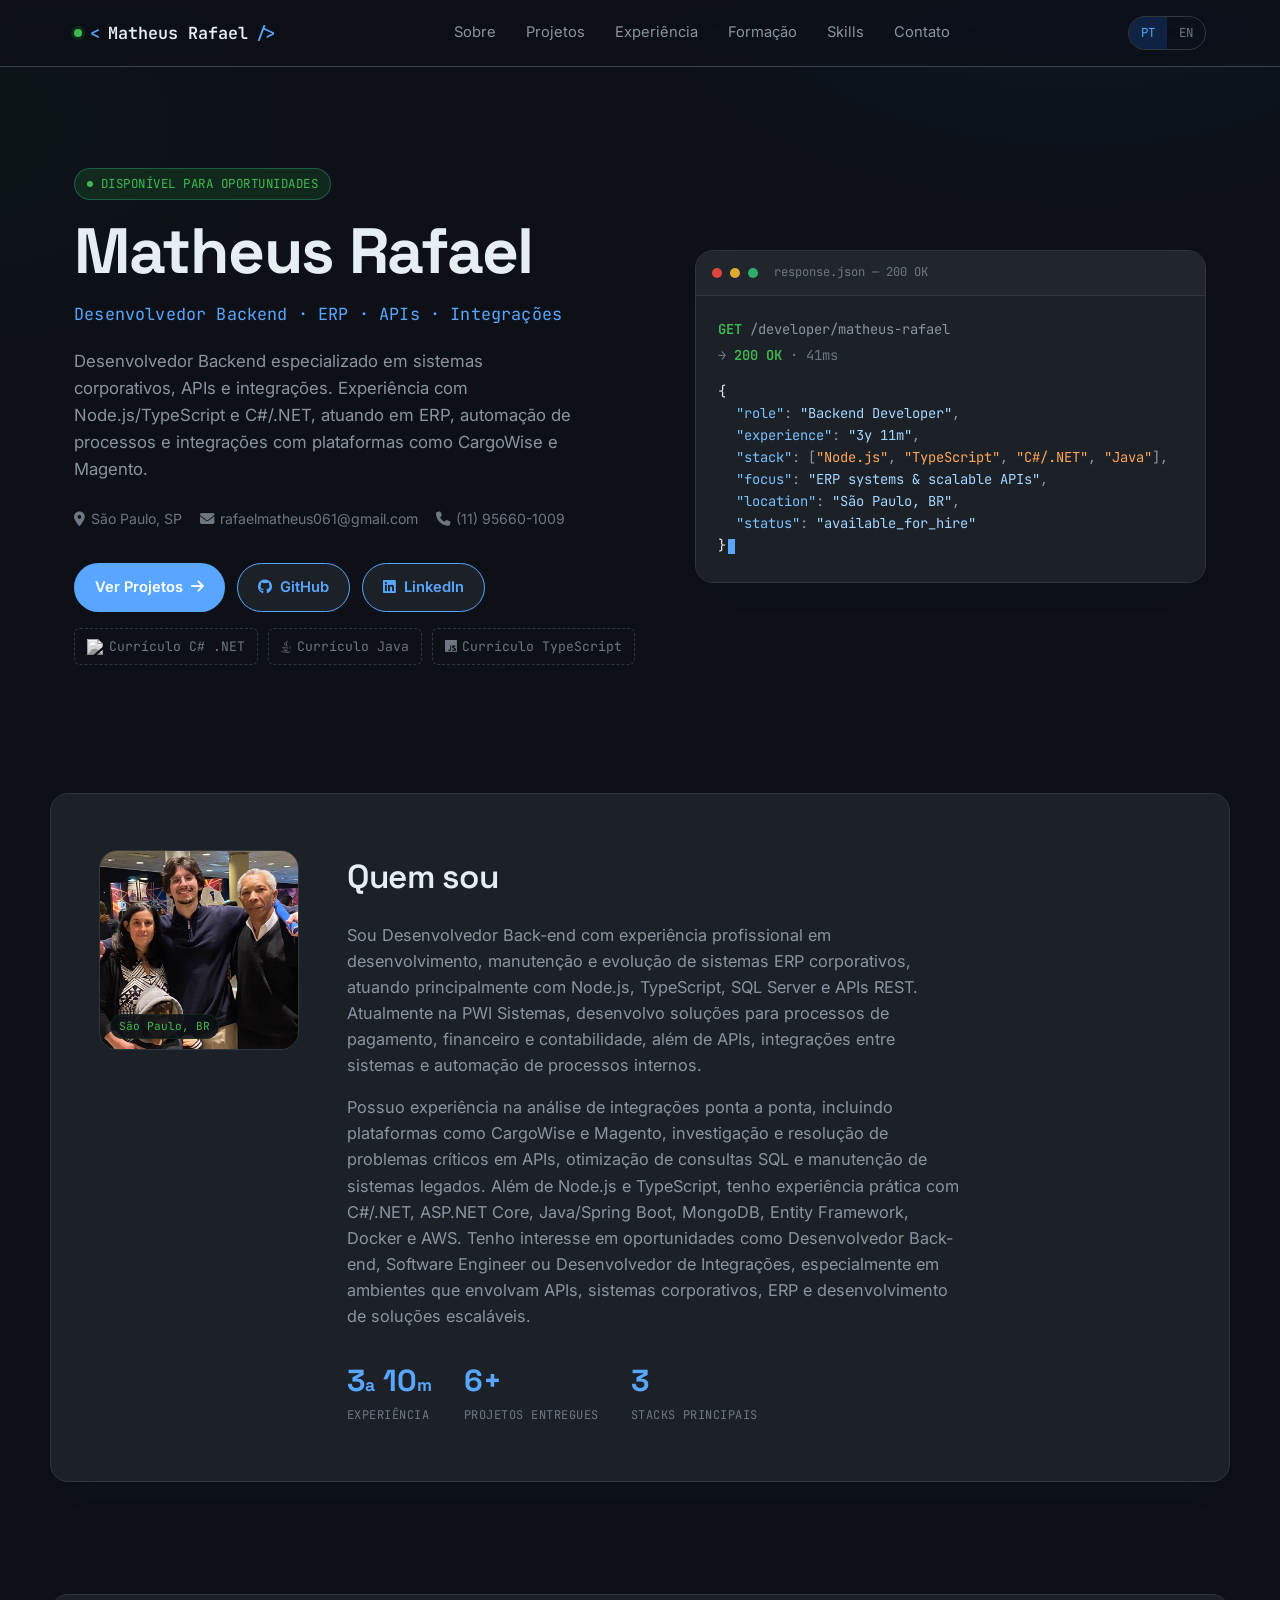
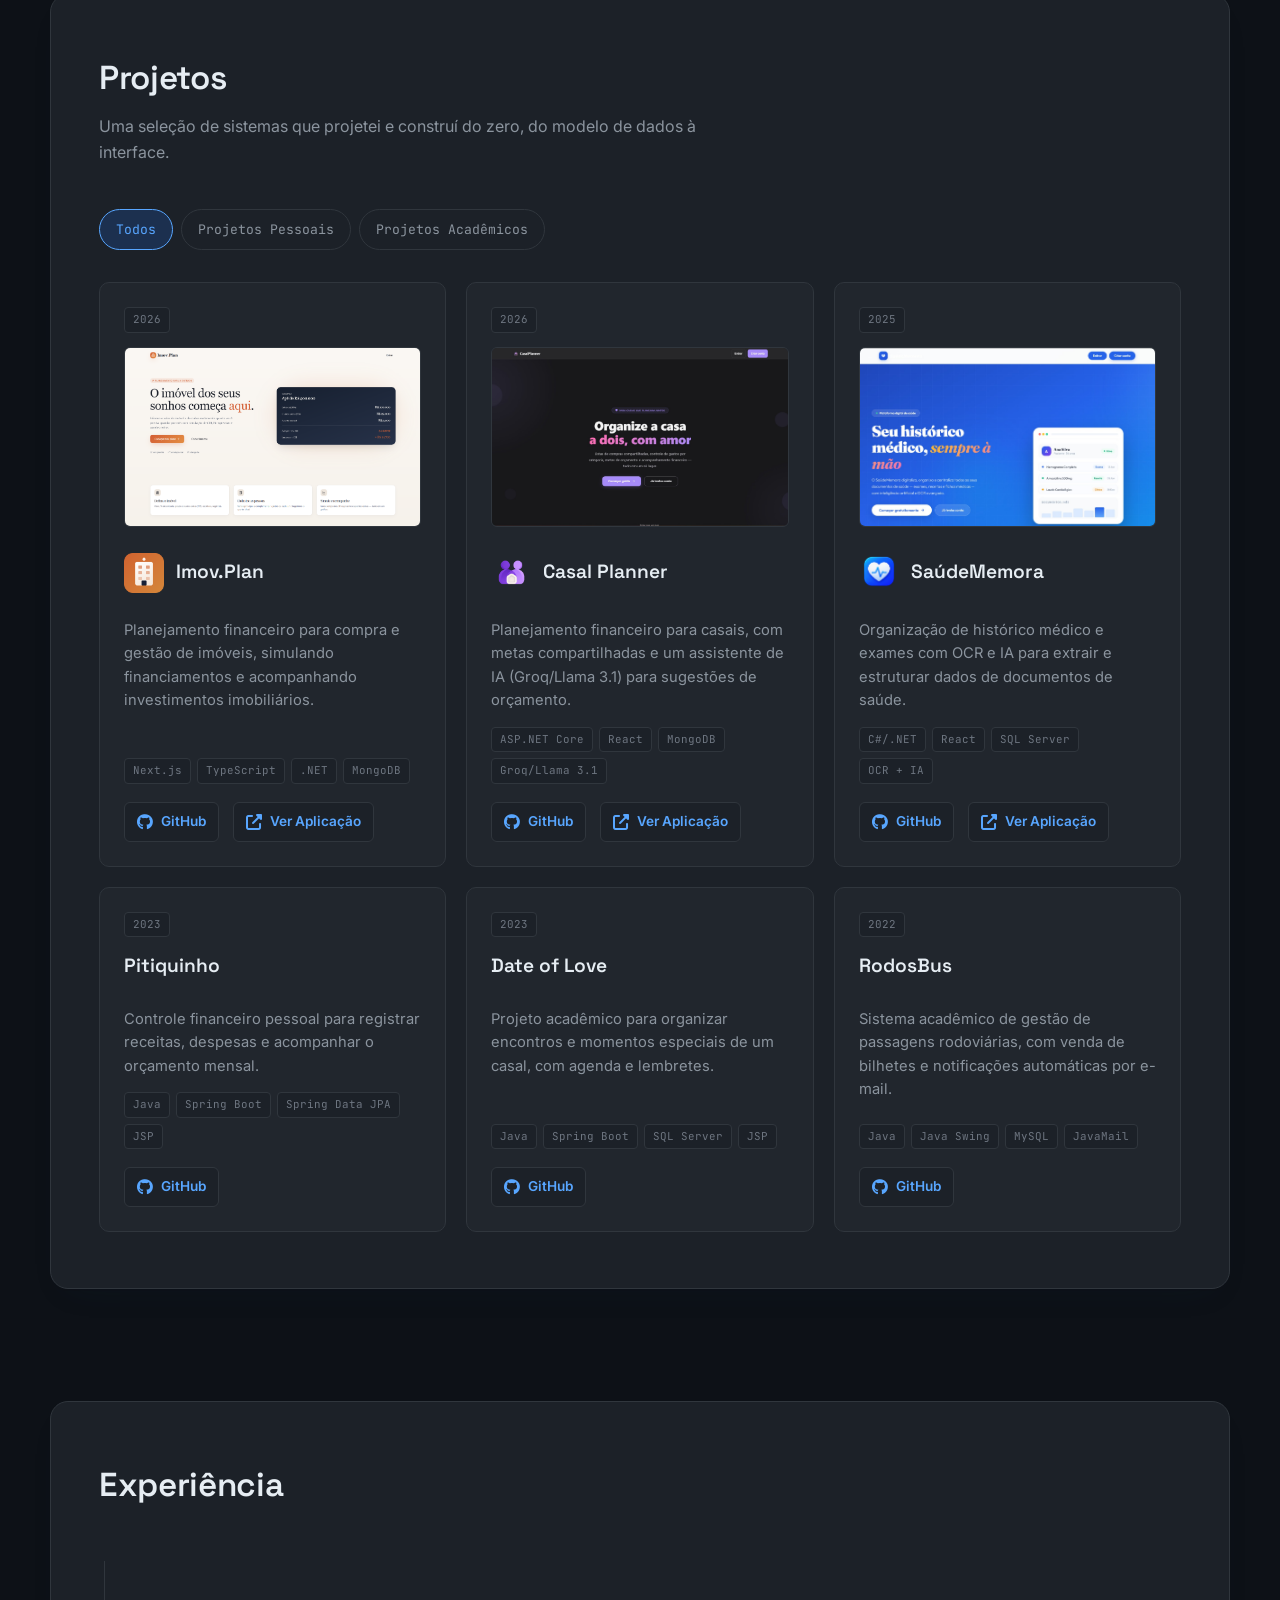
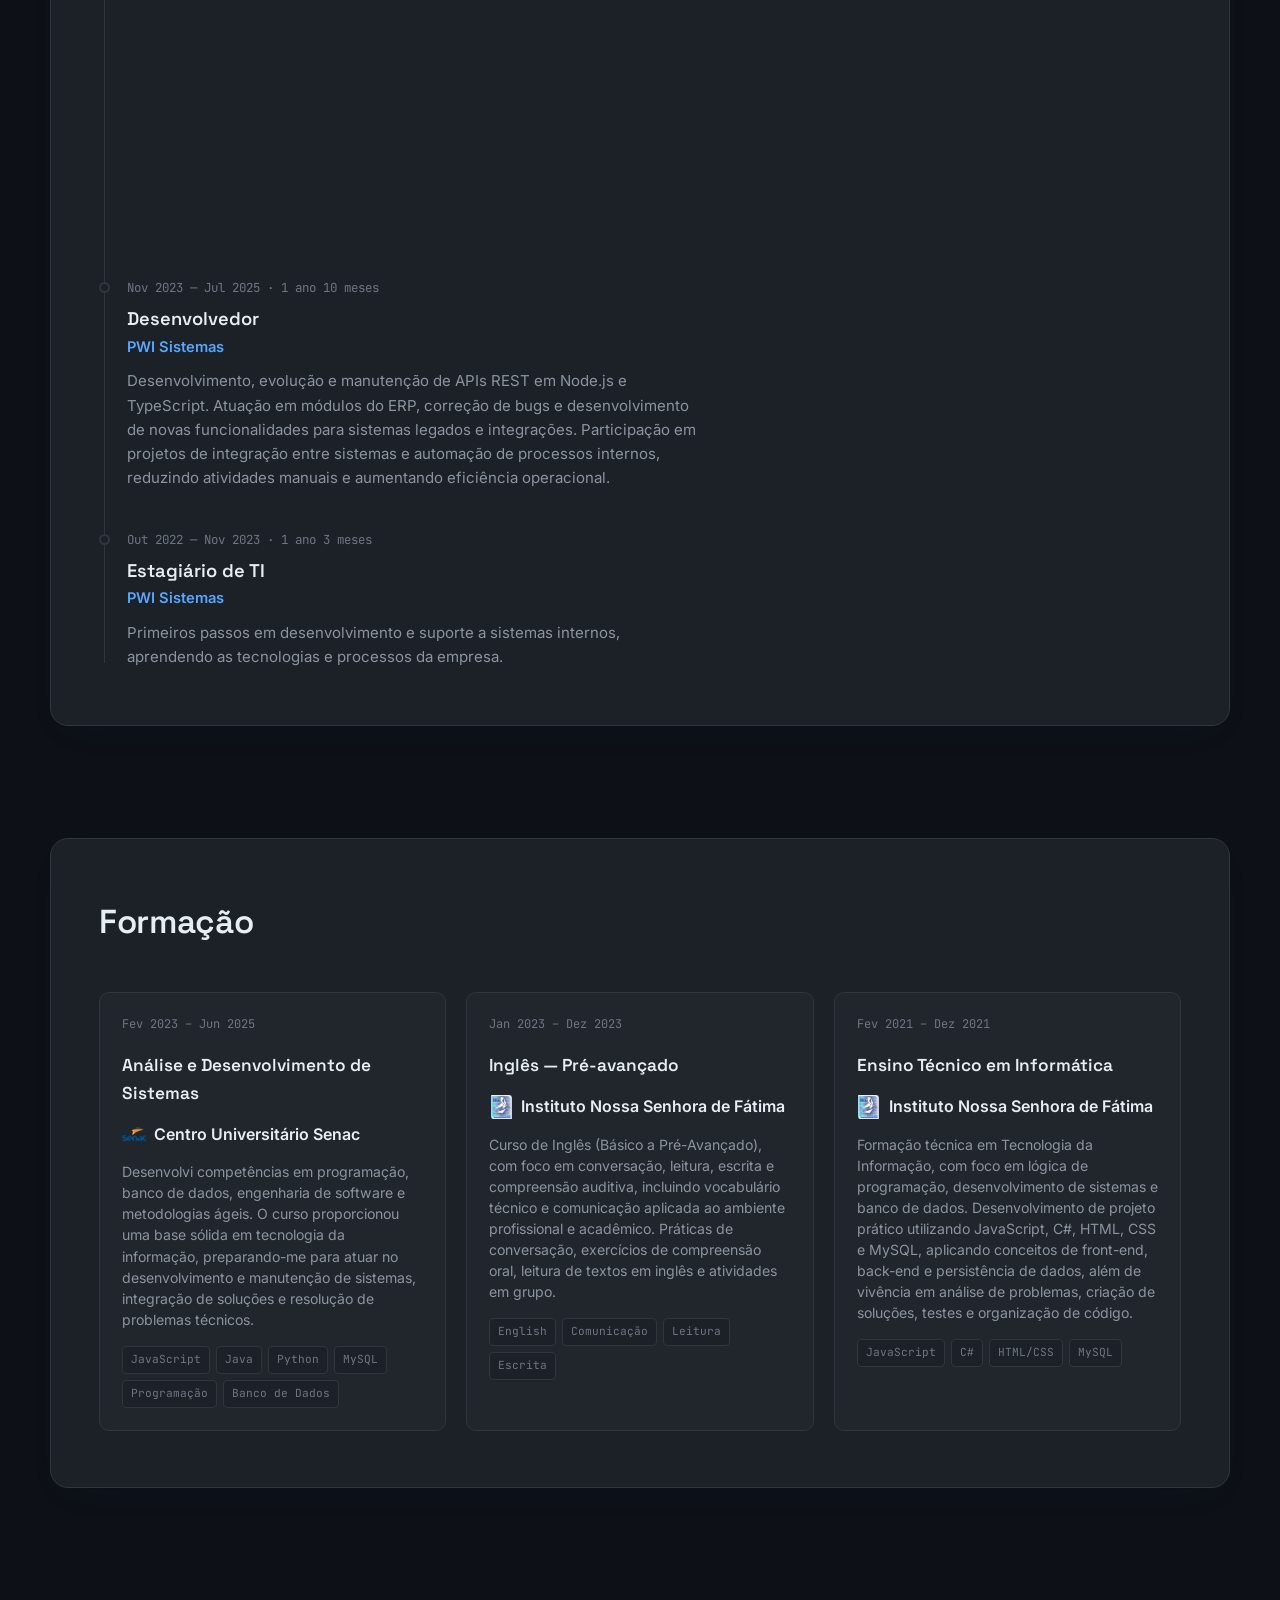
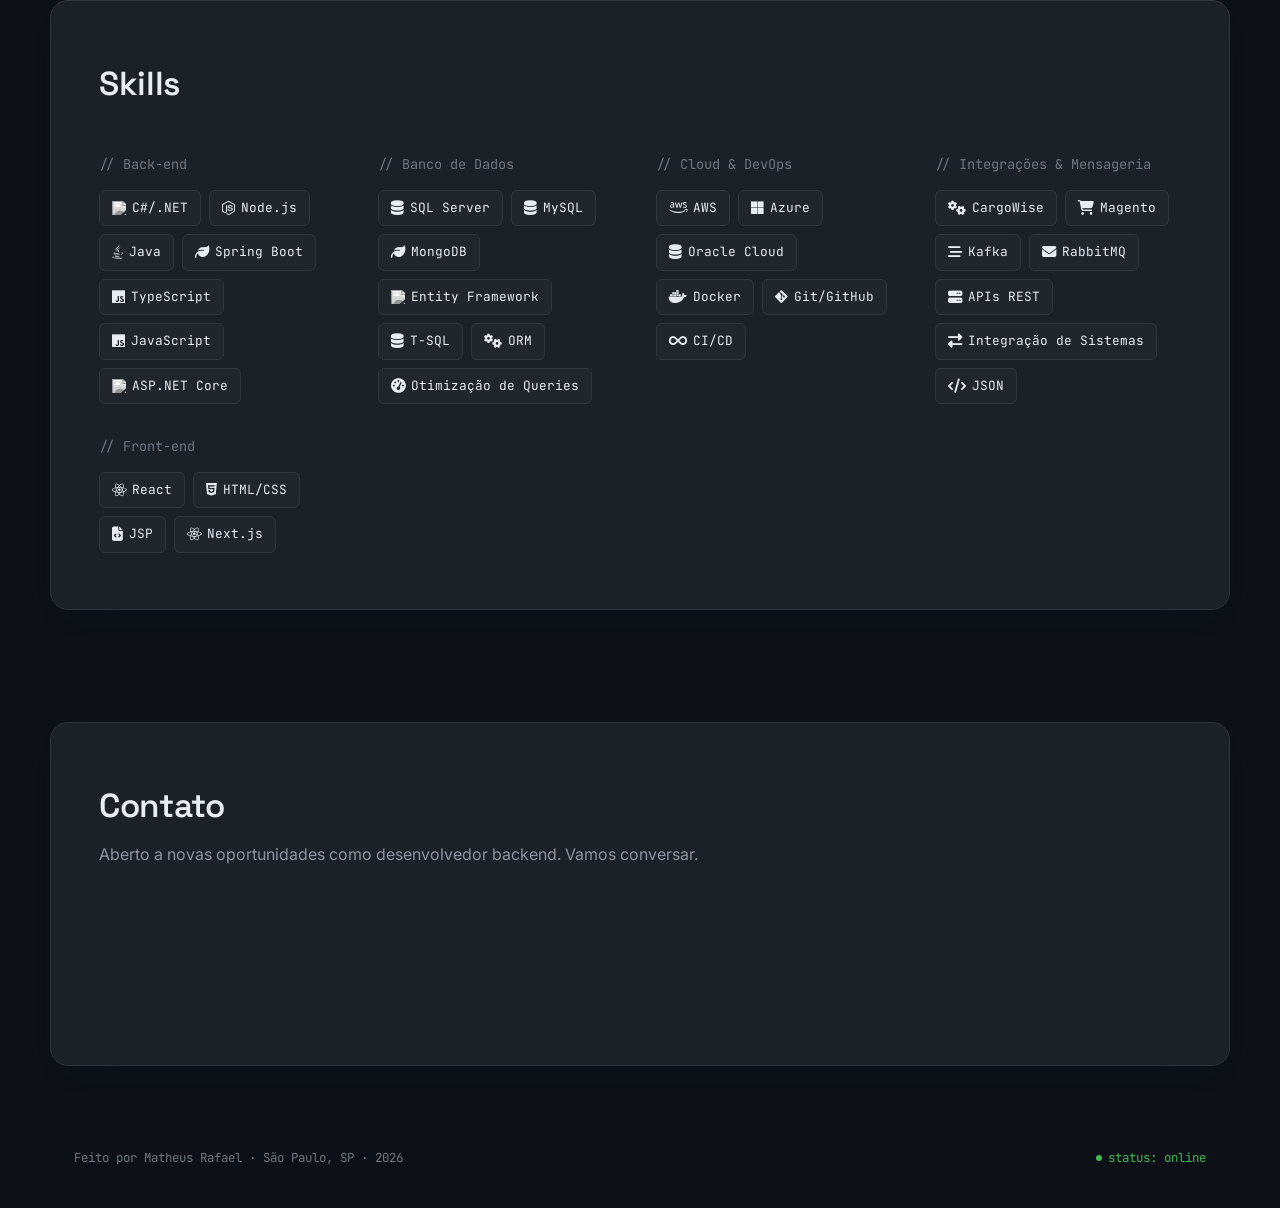
==== index.html @ 06ee5680 "Professional positioning improvements: Remove age, add results, reorganize skills - Removed age from" ====
<!DOCTYPE html>
<html lang="pt-BR">
<head>
<meta charset="UTF-8">
<meta name="viewport" content="width=device-width, initial-scale=1.0">
<title>Matheus Rafael · Desenvolvedor Backend</title>
<meta name="description" content="Matheus Rafael — Desenvolvedor Backend especializado em Node.js/TypeScript, C#/.NET e Java. ERP corporativo e APIs escaláveis.">
<meta name="theme-color" content="#0D1117">

<link rel="icon" href="favicon.svg" type="image/svg+xml">
<link rel="icon" href="favicon-32.png" sizes="32x32" type="image/png">
<link rel="icon" href="favicon-16.png" sizes="16x16" type="image/png">
<link rel="apple-touch-icon" href="apple-touch-icon.png">
<link rel="manifest" href="site.webmanifest">

<link rel="stylesheet" href="style.css">
<link rel="stylesheet" href="https://cdnjs.cloudflare.com/ajax/libs/font-awesome/6.4.0/css/all.min.css">
</head>
<body>

<!-- ============ NAV ============ -->
<nav class="nav">
  <div class="nav-inner">
    <a href="#top" class="logo"><span class="status-dot" aria-hidden="true"></span><span class="bracket">&lt;</span>Matheus Rafael<span class="bracket">/&gt;</span></a>

    <ul class="nav-links" role="menubar">
      <li><a href="#sobre" data-i18n="nav.about">Sobre</a></li>
      <li><a href="#projetos" data-i18n="nav.projects">Projetos</a></li>
      <li><a href="#experiencia" data-i18n="nav.experience">Experiência</a></li>
      <li><a href="#formacao" data-i18n="nav.education">Formação</a></li>
      <li><a href="#skills" data-i18n="nav.skills">Skills</a></li>
      <li><a href="#contato" data-i18n="nav.contact">Contato</a></li>
    </ul>

    <div class="nav-right">
      <div class="lang-toggle" role="group" aria-label="Idioma / Language">
        <button type="button" data-lang="pt" class="active" aria-pressed="true">PT</button>
        <button type="button" data-lang="en" aria-pressed="false">EN</button>
      </div>
      <button class="hamburger" id="hamburger" aria-label="Abrir menu" aria-expanded="false" aria-controls="mobileMenu">
        <span></span><span></span><span></span>
      </button>
    </div>
  </div>
</nav>

<div class="mobile-menu" id="mobileMenu">
  <a href="#sobre" data-i18n="nav.about">Sobre</a>
  <a href="#projetos" data-i18n="nav.projects">Projetos</a>
  <a href="#experiencia" data-i18n="nav.experience">Experiência</a>
  <a href="#formacao" data-i18n="nav.education">Formação</a>
  <a href="#skills" data-i18n="nav.skills">Skills</a>
  <a href="#contato" data-i18n="nav.contact">Contato</a>
</div>

<main id="top">

<!-- ============ HERO ============ -->
<header class="hero">
  <div class="container hero-grid">
    <div>
      <span class="route" style="color:var(--green); background:var(--green-dim); border-color:rgba(62,213,152,0.3);">
        <span class="dot" style="background:var(--green);"></span>
        <span data-i18n="hero.badge">Disponível para oportunidades</span>
      </span>

      <h1 class="hero-title">Matheus Rafael</h1>
      <p class="hero-role" id="hero-role">Desenvolvedor Backend · ERP · APIs · Integrações</p>
      <p class="hero-bio" data-i18n="hero.bio">Desenvolvedor Backend especializado em sistemas corporativos, APIs e integrações. Experiência com Node.js/TypeScript e C#/.NET, atuando em ERP, automação de processos e integrações com plataformas como CargoWise e Magento.</p>

      <div class="hero-meta">
        <span><i class="fas fa-map-marker-alt"></i> <span data-i18n="hero.location">São Paulo, SP</span></span>
        <a href="mailto:rafaelmatheus061@gmail.com"><i class="fas fa-envelope"></i> rafaelmatheus061@gmail.com</a>
        <a href="tel:+5511956601009"><i class="fas fa-phone"></i> (11) 95660-1009</a>
      </div>

      <div class="hero-cta">
        <a href="#projetos" class="btn btn-primary"><span data-i18n="hero.ctaProjects">Ver Projetos</span> <i class="fas fa-arrow-right"></i></a>
        <a href="https://github.com/MatheusRafaDev" target="_blank" rel="noopener" class="btn btn-outline"><i class="fab fa-github"></i> GitHub</a>
        <a href="https://www.linkedin.com/in/matheus-rafael-50a676219/" target="_blank" rel="noopener" class="btn btn-outline"><i class="fab fa-linkedin"></i> LinkedIn</a>
      </div>

      <div class="resume-row">
        <a href="/assets/curriculos/Matheus Rafael - C#.pdf" download><img src="https://raw.githubusercontent.com/dotnet/vscode-csharp/main/images/csharpIcon.png" alt="C#" style="width:16px;height:16px;"> <span data-i18n="hero.cvCsharp">Currículo C# .NET</span></a>
        <a href="/assets/curriculos/Matheus Rafael - JAVA.pdf" download><i class="fab fa-java"></i> <span data-i18n="hero.cvJava">Currículo Java</span></a>
         <a href="/assets/curriculos/Matheus Rafael - TYPESCRIPT.pdf" download><i class="fab fa-js"></i> <span data-i18n="hero.cvTypescript">Currículo TypeScript</span></a>
      </div>
    </div>

    <div class="terminal reveal">
      <div class="terminal-bar">
        <span class="terminal-dot r"></span><span class="terminal-dot y"></span><span class="terminal-dot g"></span>
        <span class="terminal-title">response.json — 200 OK</span>
      </div>
      <div class="terminal-body">
        <div class="term-line term-request" style="animation-delay:0.1s"><span class="method">GET</span> /developer/matheus-rafael</div>
        <div class="term-line term-status" style="animation-delay:0.3s">→ <span class="code-200">200 OK</span> · 41ms</div>
        <div class="term-line" style="animation-delay:0.45s">{</div>
        <div class="term-line json-line" style="animation-delay:0.6s"><span class="json-key">"role"</span>: <span class="json-string">"Backend Developer"</span>,</div>
        <div class="term-line json-line" style="animation-delay:0.75s"><span class="json-key">"experience"</span>: <span class="json-string">"3y 11m"</span>,</div>
        <div class="term-line json-line" style="animation-delay:0.9s"><span class="json-key">"stack"</span>: [<span class="json-arr">"Node.js"</span>, <span class="json-arr">"TypeScript"</span>, <span class="json-arr">"C#/.NET"</span>, <span class="json-arr">"Java"</span>],</div>
        <div class="term-line json-line" style="animation-delay:1.05s"><span class="json-key">"focus"</span>: <span class="json-string">"ERP systems &amp; scalable APIs"</span>,</div>
        <div class="term-line json-line" style="animation-delay:1.2s"><span class="json-key">"location"</span>: <span class="json-string">"São Paulo, BR"</span>,</div>
        <div class="term-line json-line" style="animation-delay:1.35s"><span class="json-key">"status"</span>: <span class="json-string">"available_for_hire"</span></div>
        <div class="term-line" style="animation-delay:1.5s">}<span class="cursor"></span></div>
      </div>
    </div>
  </div>
</header>

<!-- ============ SOBRE ============ -->
<section id="sobre">
  <div class="container">
    <div class="about-grid">
      <div class="avatar-wrap reveal">
        <img src="/assets/fotos/foto.png" alt="Foto de perfil de Matheus Rafael">
        <span class="avatar-tag">São Paulo, BR</span>
      </div>
      <div class="about-text reveal">
        <h2 class="section-title" data-i18n="about.title" style="margin-bottom:18px;">Quem sou</h2>
        <p id="about-text-1" data-i18n="about.p1">Sou Desenvolvedor Back-end com experiência profissional em desenvolvimento, manutenção e evolução de sistemas ERP corporativos, atuando principalmente com Node.js, TypeScript, SQL Server e APIs REST. Atualmente na PWI Sistemas, desenvolvo soluções para processos de pagamento, financeiro e contabilidade, além de APIs, integrações entre sistemas e automação de processos internos.</p>
        <p data-i18n="about.p2">Possuo experiência na análise de integrações ponta a ponta, incluindo plataformas como CargoWise e Magento, investigação e resolução de problemas críticos em APIs, otimização de consultas SQL e manutenção de sistemas legados. Além de Node.js e TypeScript, tenho experiência prática com C#/.NET, ASP.NET Core, Java/Spring Boot, MongoDB, Entity Framework, Docker e AWS. Tenho interesse em oportunidades como Desenvolvedor Back-end, Software Engineer ou Desenvolvedor de Integrações, especialmente em ambientes que envolvam APIs, sistemas corporativos, ERP e desenvolvimento de soluções escaláveis.</p>

        <div class="about-stats">
          <div>
            <div class="stat-num" id="stat-exp">3<span style="font-size:1.1rem;">a</span> 10<span style="font-size:1.1rem;">m</span></div>
            <div class="stat-label" data-i18n="about.statExp">experiência</div>
          </div>
          <div>
            <div class="stat-num">6+</div>
            <div class="stat-label" data-i18n="about.statProjects">projetos entregues</div>
          </div>
          <div>
            <div class="stat-num">3</div>
            <div class="stat-label" data-i18n="about.statStacks">stacks principais</div>
          </div>
        </div>
      </div>
    </div>
  </div>
</section>

<!-- ============ PROJETOS ============ -->
<section id="projetos">
  <div class="container">
    <div class="section-head">
      <h2 class="section-title" data-i18n="projects.title">Projetos</h2>
      <p class="section-sub" data-i18n="projects.sub">Uma seleção de sistemas que projetei e construí do zero, do modelo de dados à interface.</p>
    </div>

    <div class="project-tabs" role="tablist">
      <button class="tab-btn active" data-filter="all" data-i18n="projects.tabAll">Todos</button>
      <button class="tab-btn" data-filter="personal" data-i18n="projects.tabPersonal">Projetos Pessoais</button>
      <button class="tab-btn" data-filter="academic" data-i18n="projects.tabAcademic">Projetos Acadêmicos</button>
    </div>

    <div class="project-grid" id="projectGrid">

      <article class="project-card reveal" data-category="personal">
        <div class="card-top"><span class="tech-tag">2026</span></div>
        <div class="project-screenshot"><img src="/assets/telas/imovplan.png" alt="Imov.Plan Screenshot"></div>
        <div class="project-header">
          <div class="project-logo"><img src="/assets/logos/imovplan-logo.png" alt="Imov.Plan Logo"></div>
          <h3 class="project-name">Imov.Plan</h3>
        </div>
        <p class="project-desc" data-i18n="projects.imovplan">Planejamento financeiro para compra e gestão de imóveis, simulando financiamentos e acompanhando investimentos imobiliários.</p>
        <div class="tech-tags">
          <span class="tech-tag">Next.js</span><span class="tech-tag">TypeScript</span><span class="tech-tag">.NET</span><span class="tech-tag">MongoDB</span>
        </div>
        <div class="project-links">
          <a href="https://github.com/MatheusRafaDev/imov-plan" target="_blank" rel="noopener"><i class="fab fa-github"></i> GitHub</a>
          <a href="https://imov-plan.vercel.app/auth" target="_blank" rel="noopener"><i class="fas fa-external-link-alt"></i> <span data-i18n="projects.demo">Ver Aplicação</span></a>
        </div>
      </article>

      <article class="project-card reveal" data-category="personal">
        <div class="card-top"><span class="tech-tag">2026</span></div>
        <div class="project-screenshot"><img src="/assets/telas/casalplanner.jpg" alt="Casal Planner Screenshot"></div>
        <div class="project-header">
          <div class="project-logo"><img src="/assets/logos/logo_casalplanner.png" alt="Casal Planner Logo"></div>
          <h3 class="project-name">Casal Planner</h3>
        </div>
        <p class="project-desc" data-i18n="projects.casalplanner">Planejamento financeiro para casais, com metas compartilhadas e um assistente de IA (Groq/Llama 3.1) para sugestões de orçamento.</p>
        <div class="tech-tags">
          <span class="tech-tag">ASP.NET Core</span><span class="tech-tag">React</span><span class="tech-tag">MongoDB</span><span class="tech-tag">Groq/Llama 3.1</span>
        </div>
        <div class="project-links">
          <a href="https://github.com/MatheusRafaDev/casal-planner" target="_blank" rel="noopener"><i class="fab fa-github"></i> GitHub</a>
          <a href="https://casalplanner.vercel.app/" target="_blank" rel="noopener"><i class="fas fa-external-link-alt"></i> <span data-i18n="projects.demo">Ver Aplicação</span></a>
        </div>
      </article>

      <article class="project-card reveal" data-category="personal">
        <div class="card-top"><span class="tech-tag">2025</span></div>
        <div class="project-screenshot"><img src="/assets/telas/saudememora.jpg" alt="SaúdeMemora Screenshot"></div>
        <div class="project-header">
          <div class="project-logo"><img src="/assets/logos/saudememora-logo.png" alt="SaúdeMemora Logo"></div>
          <h3 class="project-name">SaúdeMemora</h3>
        </div>
        <p class="project-desc" data-i18n="projects.saudememora">Organização de histórico médico e exames com OCR e IA para extrair e estruturar dados de documentos de saúde.</p>
        <div class="tech-tags">
          <span class="tech-tag">C#/.NET</span><span class="tech-tag">React</span><span class="tech-tag">SQL Server</span><span class="tech-tag">OCR + IA</span>
        </div>
        <div class="project-links">
          <a href="https://github.com/MatheusRafaDev/saude-memora" target="_blank" rel="noopener"><i class="fab fa-github"></i> GitHub</a>
          <a href="https://saude-memora.vercel.app/" target="_blank" rel="noopener"><i class="fas fa-external-link-alt"></i> <span data-i18n="projects.demo">Ver Aplicação</span></a>
        </div>
      </article>

      <article class="project-card reveal" data-category="academic">
        <div class="card-top"><span class="tech-tag">2023</span></div>
        <div class="project-header">
          <h3 class="project-name">Pitiquinho</h3>
        </div>
        <p class="project-desc" data-i18n="projects.pitiquinho">Controle financeiro pessoal para registrar receitas, despesas e acompanhar o orçamento mensal.</p>
        <div class="tech-tags">
          <span class="tech-tag">Java</span><span class="tech-tag">Spring Boot</span><span class="tech-tag">Spring Data JPA</span><span class="tech-tag">JSP</span>
        </div>
        <div class="project-links">
          <a href="https://github.com/MatheusRafaDev/pitiquinho" target="_blank" rel="noopener"><i class="fab fa-github"></i> GitHub</a>
        </div>
      </article>

      <article class="project-card reveal" data-category="academic">
        <div class="card-top"><span class="tech-tag">2023</span></div>
        <div class="project-header">
          <h3 class="project-name">Date of Love</h3>
        </div>
        <p class="project-desc" data-i18n="projects.dateoflove">Projeto acadêmico para organizar encontros e momentos especiais de um casal, com agenda e lembretes.</p>
        <div class="tech-tags">
          <span class="tech-tag">Java</span><span class="tech-tag">Spring Boot</span><span class="tech-tag">SQL Server</span><span class="tech-tag">JSP</span>
        </div>
        <div class="project-links">
          <a href="https://github.com/MatheusRafaDev/date-of-love" target="_blank" rel="noopener"><i class="fab fa-github"></i> GitHub</a>
        </div>
      </article>

      <article class="project-card reveal" data-category="academic">
        <div class="card-top"><span class="tech-tag">2022</span></div>
        <div class="project-header">
          <h3 class="project-name">RodosBus</h3>
        </div>
        <p class="project-desc" data-i18n="projects.rodobus">Sistema acadêmico de gestão de passagens rodoviárias, com venda de bilhetes e notificações automáticas por e-mail.</p>
        <div class="tech-tags">
          <span class="tech-tag">Java</span><span class="tech-tag">Java Swing</span><span class="tech-tag">MySQL</span><span class="tech-tag">JavaMail</span>
        </div>
        <div class="project-links">
          <a href="https://github.com/MatheusRafaDev/rodobus" target="_blank" rel="noopener"><i class="fab fa-github"></i> GitHub</a>
        </div>
      </article>

    </div>
  </div>
</section>

<!-- ============ EXPERIÊNCIA ============ -->
<section id="experiencia">
  <div class="container">
    <div class="section-head">
      <h2 class="section-title" data-i18n="exp.title">Experiência</h2>
    </div>

    <div class="timeline">
      <div class="tl-item current reveal">
        <div class="tl-dot"></div>
        <div class="tl-period" data-i18n="exp.p1">Jul 2025 — Presente · 1 ano 2 meses</div>
        <div class="tl-role" data-i18n="exp.role1">Desenvolvedor Back-end</div>
        <div class="tl-company">PWI Sistemas</div>
        <p class="tl-desc" data-i18n="exp.desc1">Desenvolvimento e manutenção de sistemas ERP corporativos com Node.js e TypeScript. Responsável por soluções para processos de pagamento, financeiro e contabilidade, construção de APIs REST e integrações com sistemas terceiros. Automação de processos internos reduzindo tarefas manuais e tempo operacional. Otimização de consultas SQL utilizadas em processos críticos do ERP. Correção de falhas em integrações responsáveis por processos financeiros. Desenvolvimento de integrações entre ERP, CargoWise e Magento garantindo sincronização de dados e estabilidade dos processos de negócio.</p>
      </div>
      <div class="tl-item reveal">
        <div class="tl-dot"></div>
        <div class="tl-period" data-i18n="exp.p2">Nov 2023 — Jul 2025 · 1 ano 10 meses</div>
        <div class="tl-role" data-i18n="exp.role2">Desenvolvedor</div>
        <div class="tl-company">PWI Sistemas</div>
        <p class="tl-desc" data-i18n="exp.desc2">Desenvolvimento, evolução e manutenção de APIs REST em Node.js e TypeScript. Atuação em módulos do ERP, correção de bugs e desenvolvimento de novas funcionalidades para sistemas legados e integrações. Participação em projetos de integração entre sistemas e automação de processos internos, reduzindo atividades manuais e aumentando eficiência operacional.</p>
      </div>
      <div class="tl-item reveal">
        <div class="tl-dot"></div>
        <div class="tl-period" data-i18n="exp.p3">Out 2022 — Nov 2023 · 1 ano 3 meses</div>
        <div class="tl-role" data-i18n="exp.role3">Estagiário de TI</div>
        <div class="tl-company">PWI Sistemas</div>
        <p class="tl-desc" data-i18n="exp.desc3">Primeiros passos em desenvolvimento e suporte a sistemas internos, aprendendo as tecnologias e processos da empresa.</p>
      </div>
    </div>
  </div>
</section>

<!-- ============ FORMAÇÃO ============ -->
<section id="formacao">
  <div class="container">
    <div class="section-head">
      <h2 class="section-title" data-i18n="edu.title">Formação</h2>
    </div>
    <div class="edu-grid">
      <div class="edu-card reveal">
        <div class="edu-period">Fev 2023 – Jun 2025</div>
        <div class="edu-course" data-i18n="edu.c1">Análise e Desenvolvimento de Sistemas</div>
        <div class="edu-inst"><img src="/assets/logos/Senac_logo.svg.png" alt="Senac Logo" class="edu-inst-logo"> Centro Universitário Senac</div>
        <p class="edu-desc">Desenvolvi competências em programação, banco de dados, engenharia de software e metodologias ágeis. O curso proporcionou uma base sólida em tecnologia da informação, preparando-me para atuar no desenvolvimento e manutenção de sistemas, integração de soluções e resolução de problemas técnicos.</p>
        <div class="edu-skills">
          <span class="edu-skill">JavaScript</span>
          <span class="edu-skill">Java</span>
          <span class="edu-skill">Python</span>
          <span class="edu-skill">MySQL</span>
          <span class="edu-skill">Programação</span>
          <span class="edu-skill">Banco de Dados</span>
        </div>
      </div>
      <div class="edu-card reveal">
        <div class="edu-period">Jan 2023 – Dez 2023</div>
        <div class="edu-course" data-i18n="edu.c2">Inglês — Pré-avançado</div>
        <div class="edu-inst"><img src="/assets/logos/logo frei png.avif" alt="Instituto Nossa Senhora de Fátima Logo" class="edu-inst-logo"> Instituto Nossa Senhora de Fátima</div>
        <p class="edu-desc">Curso de Inglês (Básico a Pré-Avançado), com foco em conversação, leitura, escrita e compreensão auditiva, incluindo vocabulário técnico e comunicação aplicada ao ambiente profissional e acadêmico. Práticas de conversação, exercícios de compreensão oral, leitura de textos em inglês e atividades em grupo.</p>
        <div class="edu-skills">
          <span class="edu-skill">English</span>
          <span class="edu-skill">Comunicação</span>
          <span class="edu-skill">Leitura</span>
          <span class="edu-skill">Escrita</span>
        </div>
      </div>
      <div class="edu-card reveal">
        <div class="edu-period">Fev 2021 – Dez 2021</div>
        <div class="edu-course" data-i18n="edu.c3">Ensino Técnico em Informática</div>
        <div class="edu-inst"><img src="/assets/logos/logo frei png.avif" alt="Instituto Nossa Senhora de Fátima Logo" class="edu-inst-logo"> Instituto Nossa Senhora de Fátima</div>
        <p class="edu-desc">Formação técnica em Tecnologia da Informação, com foco em lógica de programação, desenvolvimento de sistemas e banco de dados. Desenvolvimento de projeto prático utilizando JavaScript, C#, HTML, CSS e MySQL, aplicando conceitos de front-end, back-end e persistência de dados, além de vivência em análise de problemas, criação de soluções, testes e organização de código.</p>
        <div class="edu-skills">
          <span class="edu-skill">JavaScript</span>
          <span class="edu-skill">C#</span>
          <span class="edu-skill">HTML/CSS</span>
          <span class="edu-skill">MySQL</span>
        </div>
      </div>
    </div>
  </div>
</section>

<!-- ============ SKILLS ============ -->
<section id="skills">
  <div class="container">
    <div class="section-head">
      <h2 class="section-title" data-i18n="skills.title">Skills</h2>
    </div>
    <div class="skills-grid">
      <div class="reveal">
        <div class="skill-group-title"><span class="comment">// </span><span data-i18n="skills.backend">Back-end</span></div>
        <div class="skill-tags">
          <span class="skill-tag"><img src="https://raw.githubusercontent.com/dotnet/vscode-csharp/main/images/csharpIcon.png" alt="C#" style="width:14px;height:14px;"> C#/.NET</span><span class="skill-tag"><i class="fab fa-node-js"></i> Node.js</span><span class="skill-tag"><i class="fab fa-java"></i> Java</span><span class="skill-tag"><i class="fas fa-leaf"></i> Spring Boot</span><span class="skill-tag"><i class="fab fa-js"></i> TypeScript</span><span class="skill-tag"><i class="fab fa-js"></i> JavaScript</span><span class="skill-tag"><img src="https://raw.githubusercontent.com/dotnet/vscode-csharp/main/images/csharpIcon.png" alt="ASP.NET" style="width:14px;height:14px;"> ASP.NET Core</span>
        </div>
      </div>
      <div class="reveal">
        <div class="skill-group-title"><span class="comment">// </span><span data-i18n="skills.db">Banco de Dados</span></div>
        <div class="skill-tags">
          <span class="skill-tag"><i class="fas fa-database"></i> SQL Server</span><span class="skill-tag"><i class="fas fa-database"></i> MySQL</span><span class="skill-tag"><i class="fas fa-leaf"></i> MongoDB</span><span class="skill-tag"><img src="https://raw.githubusercontent.com/dotnet/vscode-csharp/main/images/csharpIcon.png" alt=".NET" style="width:14px;height:14px;"> Entity Framework</span><span class="skill-tag"><i class="fas fa-database"></i> T-SQL</span><span class="skill-tag"><i class="fas fa-cogs"></i> ORM</span><span class="skill-tag"><i class="fas fa-tachometer-alt"></i> Otimização de Queries</span>
        </div>
      </div>
      <div class="reveal">
        <div class="skill-group-title"><span class="comment">// </span><span data-i18n="skills.cloud">Cloud &amp; DevOps</span></div>
        <div class="skill-tags">
          <span class="skill-tag"><i class="fab fa-aws"></i> AWS</span><span class="skill-tag"><i class="fab fa-microsoft"></i> Azure</span><span class="skill-tag"><i class="fas fa-database"></i> Oracle Cloud</span><span class="skill-tag"><i class="fab fa-docker"></i> Docker</span><span class="skill-tag"><i class="fab fa-git-alt"></i> Git/GitHub</span><span class="skill-tag"><i class="fas fa-infinity"></i> CI/CD</span>
        </div>
      </div>
      <div class="reveal">
        <div class="skill-group-title"><span class="comment">// </span><span data-i18n="skills.integration">Integrações &amp; Mensageria</span></div>
        <div class="skill-tags">
          <span class="skill-tag"><i class="fas fa-cogs"></i> CargoWise</span><span class="skill-tag"><i class="fas fa-shopping-cart"></i> Magento</span><span class="skill-tag"><i class="fas fa-stream"></i> Kafka</span><span class="skill-tag"><i class="fas fa-envelope"></i> RabbitMQ</span><span class="skill-tag"><i class="fas fa-server"></i> APIs REST</span><span class="skill-tag"><i class="fas fa-exchange-alt"></i> Integração de Sistemas</span><span class="skill-tag"><i class="fas fa-code"></i> JSON</span>
        </div>
      </div>
      <div class="reveal">
        <div class="skill-group-title"><span class="comment">// </span><span data-i18n="skills.frontend">Front-end</span></div>
        <div class="skill-tags">
          <span class="skill-tag"><i class="fab fa-react"></i> React</span><span class="skill-tag"><i class="fab fa-html5"></i> HTML/CSS</span><span class="skill-tag"><i class="fas fa-file-code"></i> JSP</span><span class="skill-tag"><i class="fab fa-react"></i> Next.js</span>
        </div>
      </div>
    </div>
  </div>
</section>

<!-- ============ CONTATO ============ -->
<section id="contato">
  <div class="container">
    <div class="section-head">
      <h2 class="section-title" data-i18n="contact.title">Contato</h2>
      <p class="section-sub" data-i18n="contact.sub">Aberto a novas oportunidades como desenvolvedor backend. Vamos conversar.</p>
    </div>
    <div class="contact-grid">
      <div class="contact-card reveal">
        <span class="contact-icon" aria-hidden="true"><i class="fas fa-envelope"></i></span>
        <span>
          <span class="contact-label">Email</span>
          <span class="contact-value">rafaelmatheus061@gmail.com</span>
        </span>
      </div>
      <div class="contact-card reveal">
        <span class="contact-icon" aria-hidden="true"><i class="fas fa-phone"></i></span>
        <span>
          <span class="contact-label" data-i18n="contact.phone">Telefone</span>
          <span class="contact-value">(11) 95660-1009</span>
        </span>
      </div>
      <div class="contact-card reveal">
        <span class="contact-icon" aria-hidden="true"><i class="fab fa-linkedin"></i></span>
        <span>
          <span class="contact-label">LinkedIn</span>
          <span class="contact-value">matheus-rafael</span>
        </span>
      </div>
      <div class="contact-card reveal">
        <span class="contact-icon" aria-hidden="true"><i class="fab fa-github"></i></span>
        <span>
          <span class="contact-label">GitHub</span>
          <span class="contact-value">MatheusRafaDev</span>
        </span>
      </div>
    </div>
  </div>
</section>

</main>

<footer>
  <div class="container status-bar">
    <span data-i18n="footer.made">Feito por Matheus Rafael · São Paulo, SP · 2026</span>
    <span class="status-online"><span class="dot"></span><span data-i18n="footer.online">status: online</span></span>
  </div>
</footer>

<script src="script.js"></script>
</body>
</html>
---- style.css ----
/* =========================================================
   Matheus Rafael — Backend Developer Portfolio
   Design language: an API you can hire.
   Palette: professional blue/white, LinkedIn-inspired.
   ========================================================= */

@import url('https://fonts.googleapis.com/css2?family=Space+Grotesk:wght@500;600;700&family=Inter:wght@400;500;600;700&family=JetBrains+Mono:wght@400;500;600&display=swap');

:root {
  /* ---- Color tokens ---- */
  --bg: #0D1117;
  --bg-alt: #161B22;
  --surface: #1C2128;
  --surface-2: #21262D;
  --border: #30363D;
  --border-soft: #3D444D;

  --text: #E6EDF3;
  --text-dim: #8B949E;
  --text-faint: #6E7681;

  --blue: #58A6FF;
  --blue-dark: #1F6FEB;
  --blue-dim: #1F6FEB33;

  --green: #3FB950;
  --green-dim: #23863633;
  --warn: #D29922;
  --warn-dim: #D2992233;

  --code-key: #79C0FF;
  --code-string: #A5D6FF;
  --code-num: #FFA657;
  --code-punct: #8B949E;

  --font-display: 'Space Grotesk', sans-serif;
  --font-body: 'Inter', sans-serif;
  --font-mono: 'JetBrains Mono', monospace;

  --radius-sm: 6px;
  --radius-md: 10px;
  --radius-lg: 18px;

  --shadow-card: 0 1px 2px rgba(15, 35, 60, 0.04), 0 14px 32px -20px rgba(15, 35, 60, 0.22);
  --maxw: 1180px;
}

/* ---- Reset ---- */
* { box-sizing: border-box; margin: 0; padding: 0; }
html { scroll-behavior: smooth; }
@media (prefers-reduced-motion: reduce) {
  html { scroll-behavior: auto; }
  *, *::before, *::after { animation-duration: 0.001ms !important; animation-iteration-count: 1 !important; transition-duration: 0.001ms !important; scroll-behavior: auto !important; }
}

body {
  background: var(--bg);
  color: var(--text);
  font-family: var(--font-body);
  line-height: 1.6;
  -webkit-font-smoothing: antialiased;
  overflow-x: hidden;
}

body::before {
  content: '';
  position: fixed;
  inset: 0;
  z-index: -1;
  background:
    radial-gradient(760px 440px at 84% -6%, rgba(10, 102, 194, 0.07), transparent 60%),
    radial-gradient(620px 380px at -6% 14%, rgba(5, 118, 66, 0.045), transparent 60%),
    var(--bg);
}

img { max-width: 100%; display: block; }
a { color: inherit; text-decoration: none; }
ul { list-style: none; }
button { font: inherit; cursor: pointer; background: none; border: none; color: inherit; }

:focus-visible {
  outline: 2px solid var(--blue);
  outline-offset: 3px;
  border-radius: 4px;
}

.container {
  max-width: var(--maxw);
  margin: 0 auto;
  padding: 0 24px;
}

.mono { font-family: var(--font-mono); }

.route {
  display: inline-flex;
  align-items: center;
  gap: 8px;
  font-family: var(--font-mono);
  font-size: 0.78rem;
  letter-spacing: 0.04em;
  color: var(--blue);
  background: var(--blue-dim);
  border: 1px solid rgba(10, 102, 194, 0.22);
  padding: 5px 12px;
  border-radius: 999px;
  text-transform: uppercase;
  margin-bottom: 18px;
}
.route .dot { width: 6px; height: 6px; border-radius: 50%; background: var(--blue); }

.section-head { max-width: 640px; margin-bottom: 44px; }
.section-title {
  font-family: var(--font-display);
  font-weight: 600;
  font-size: clamp(1.7rem, 2.6vw, 2.4rem);
  letter-spacing: -0.01em;
  color: var(--text);
}
.section-sub { color: var(--text-dim); margin-top: 10px; font-size: 1rem; }

section { padding: 56px 0; }

/* ---- Card wrapper for content sections (LinkedIn-style profile cards) ---- */
section > .container {
  background: var(--surface);
  border: 1px solid var(--border);
  border-radius: var(--radius-lg);
  box-shadow: var(--shadow-card);
  padding: 56px 48px;
}

/* ---- Buttons ---- */
.btn {
  display: inline-flex;
  align-items: center;
  gap: 8px;
  padding: 12px 20px;
  border-radius: 999px;
  font-weight: 600;
  font-size: 0.92rem;
  border: 1px solid transparent;
  transition: transform 0.15s ease, background 0.15s ease, border-color 0.15s ease, color 0.15s ease;
  white-space: nowrap;
}
.btn:hover { transform: translateY(-2px); }
.btn-primary { background: var(--blue); color: #FFFFFF; }
.btn-primary:hover { background: var(--blue-dark); }
.btn-outline { border-color: var(--blue); color: var(--blue); background: var(--surface); }
.btn-outline:hover { background: var(--blue-dim); }
.btn-ghost { color: var(--text-dim); }
.btn-ghost:hover { color: var(--blue); }
.btn-sm { padding: 8px 14px; font-size: 0.82rem; }

/* =========================================================
   NAV
   ========================================================= */
.nav {
  position: fixed;
  top: 0; left: 0; right: 0;
  z-index: 100;
  background: rgba(13, 17, 23, 0.82);
  backdrop-filter: blur(14px) saturate(140%);
  border-bottom: 1px solid var(--border-soft);
}
.nav-inner {
  max-width: var(--maxw);
  margin: 0 auto;
  padding: 16px 24px;
  display: flex;
  align-items: center;
  justify-content: space-between;
}
.logo {
  font-family: var(--font-mono);
  font-weight: 600;
  font-size: 1.05rem;
  color: var(--text);
  display: flex;
  align-items: center;
  gap: 8px;
}
.logo .status-dot { width: 8px; height: 8px; border-radius: 50%; background: var(--green); box-shadow: 0 0 0 3px var(--green-dim); animation: pulse 2.4s ease-in-out infinite; }
.logo span.bracket { color: var(--blue); }

.nav-links {
  display: flex;
  gap: 30px;
  font-size: 0.92rem;
  color: var(--text-dim);
}
.nav-links a { position: relative; padding: 4px 0; transition: color 0.15s ease; }
.nav-links a:hover, .nav-links a.active { color: var(--text); }
.nav-links a::after {
  content: '';
  position: absolute; left: 0; right: 0; bottom: -4px;
  height: 2px; background: var(--blue);
  transform: scaleX(0); transform-origin: left;
  transition: transform 0.2s ease;
}
.nav-links a:hover::after, .nav-links a.active::after { transform: scaleX(1); }

.nav-right { display: flex; align-items: center; gap: 14px; }

.lang-toggle {
  display: flex;
  border: 1px solid var(--border);
  border-radius: 999px;
  overflow: hidden;
  font-family: var(--font-mono);
  font-size: 0.78rem;
}
.lang-toggle button {
  padding: 6px 12px;
  color: var(--text-faint);
  transition: background 0.15s ease, color 0.15s ease;
}
.lang-toggle button.active { background: var(--blue-dim); color: var(--blue); }

.hamburger {
  display: none;
  flex-direction: column;
  gap: 5px;
  padding: 6px;
}
.hamburger span { width: 22px; height: 2px; background: var(--text-dim); transition: all 0.25s ease; }
.hamburger.open span:nth-child(1) { transform: translateY(7px) rotate(45deg); }
.hamburger.open span:nth-child(2) { opacity: 0; }
.hamburger.open span:nth-child(3) { transform: translateY(-7px) rotate(-45deg); }

.mobile-menu {
  position: fixed;
  inset: 0;
  top: 61px;
  background: var(--bg);
  z-index: 90;
  display: flex;
  flex-direction: column;
  padding: 32px 24px;
  gap: 4px;
  transform: translateY(-8px);
  opacity: 0;
  pointer-events: none;
  transition: opacity 0.2s ease, transform 0.2s ease;
}
.mobile-menu.open { opacity: 1; transform: translateY(0); pointer-events: auto; }
.mobile-menu a {
  font-family: var(--font-display);
  font-size: 1.4rem;
  padding: 14px 4px;
  border-bottom: 1px solid var(--border-soft);
  color: var(--text);
}

/* =========================================================
   HERO
   ========================================================= */
.hero {
  padding: 168px 0 72px;
}
.hero-grid {
  display: grid;
  grid-template-columns: 1.05fr 0.95fr;
  gap: 56px;
  align-items: center;
}
.hero-title {
  font-family: var(--font-display);
  font-weight: 700;
  font-size: clamp(2.6rem, 5vw, 4rem);
  letter-spacing: -0.02em;
  line-height: 1.05;
  color: var(--text);
}
.hero-role {
  font-family: var(--font-mono);
  color: var(--blue);
  font-size: 1.05rem;
  margin-top: 16px;
  letter-spacing: 0.01em;
}
.hero-bio {
  color: var(--text-dim);
  font-size: 1.05rem;
  max-width: 46ch;
  margin-top: 20px;
}
.hero-meta {
  display: flex;
  flex-wrap: wrap;
  gap: 18px;
  margin-top: 26px;
  font-size: 0.88rem;
  color: var(--text-faint);
}
.hero-meta span { display: inline-flex; align-items: center; gap: 6px; }
.hero-meta a { display: inline-flex; align-items: center; gap: 6px; }
.hero-meta a:hover { color: var(--blue); }
.hero-meta i { font-size: 0.9rem; }

.hero-cta { display: flex; flex-wrap: wrap; gap: 12px; margin-top: 32px; }
.resume-row { display: flex; flex-wrap: wrap; gap: 10px; margin-top: 16px; }
.resume-row a { display: inline-flex; align-items: center; gap: 6px; font-size: 0.82rem; color: var(--text-faint); font-family: var(--font-mono); border: 1px dashed var(--border); padding: 7px 12px; border-radius: var(--radius-sm); transition: color 0.15s ease, border-color 0.15s ease; }
.resume-row a img { width: 16px; height: 16px; vertical-align: middle; filter: grayscale(100%); }
.skill-tag img { width: 14px; height: 14px; vertical-align: middle; filter: grayscale(100%); }
.resume-row a:hover { color: var(--warn); border-color: var(--warn); }

/* ---- Terminal card (signature element) ---- */
.terminal {
  background: var(--surface);
  border: 1px solid var(--border);
  border-radius: var(--radius-lg);
  box-shadow: var(--shadow-card);
  overflow: hidden;
}
.terminal-bar {
  display: flex;
  align-items: center;
  gap: 8px;
  padding: 12px 16px;
  background: var(--surface-2);
  border-bottom: 1px solid var(--border);
}
.terminal-dot { width: 10px; height: 10px; border-radius: 50%; }
.terminal-dot.r { background: #E0453C; }
.terminal-dot.y { background: #E0A930; }
.terminal-dot.g { background: #2FAE6B; }
.terminal-title { margin-left: 8px; font-family: var(--font-mono); font-size: 0.76rem; color: var(--text-faint); }

.terminal-body { padding: 22px 22px 26px; font-family: var(--font-mono); font-size: 0.86rem; background: var(--surface); }
.term-line {
  opacity: 0;
  transform: translateY(6px);
  animation: line-in 0.45s ease forwards;
  white-space: pre-wrap;
  word-break: break-word;
}
.term-request { color: var(--text-dim); margin-bottom: 4px; }
.term-request .method { color: var(--green); font-weight: 600; }
.term-status { color: var(--text-faint); margin-bottom: 14px; }
.term-status .code-200 { color: var(--green); font-weight: 600; }

.json-line { padding-left: 18px; color: var(--code-punct); }
.json-key { color: var(--code-key); }
.json-string { color: var(--code-string); }
.json-num { color: var(--code-num); }
.json-arr { color: var(--code-num); }

.cursor {
  display: inline-block;
  width: 7px; height: 15px;
  background: var(--blue);
  margin-left: 2px;
  vertical-align: text-bottom;
  animation: blink 1s step-end infinite;
}

@keyframes line-in { to { opacity: 1; transform: translateY(0); } }
@keyframes blink { 50% { opacity: 0; } }
@keyframes pulse { 0%, 100% { box-shadow: 0 0 0 0 var(--green-dim); } 50% { box-shadow: 0 0 0 5px transparent; } }

/* =========================================================
   REVEAL ON SCROLL
   ========================================================= */
.reveal { opacity: 0; transform: translateY(18px); transition: opacity 0.6s ease, transform 0.6s ease; }
.reveal.in { opacity: 1; transform: translateY(0); }

/* =========================================================
   ABOUT
   ========================================================= */
.about-grid {
  display: grid;
  grid-template-columns: 200px 1fr;
  gap: 48px;
  align-items: start;
}
.avatar-wrap {
  width: 200px; height: 200px;
  border-radius: var(--radius-lg);
  overflow: hidden;
  border: 1px solid var(--border);
  background: var(--surface-2);
  position: relative;
}
.avatar-wrap img { width: 100%; height: 100%; object-fit: cover; }
.avatar-tag {
  position: absolute; bottom: 10px; left: 10px;
  font-family: var(--font-mono); font-size: 0.7rem;
  background: rgba(13, 17, 23, 0.9); color: var(--green);
  padding: 3px 8px; border-radius: 999px; border: 1px solid var(--green-dim);
}
.about-text p { color: var(--text-dim); font-size: 1.02rem; margin-bottom: 16px; max-width: 62ch; }
.about-stats { display: flex; gap: 32px; margin-top: 28px; flex-wrap: wrap; }
.stat-num { font-family: var(--font-display); font-size: 1.9rem; font-weight: 700; color: var(--blue); }
.stat-label { font-family: var(--font-mono); font-size: 0.75rem; color: var(--text-faint); text-transform: uppercase; letter-spacing: 0.04em; }

/* =========================================================
   PROJECTS
   ========================================================= */
.project-tabs { display: flex; gap: 8px; margin-bottom: 32px; flex-wrap: wrap; }
.tab-btn {
  font-family: var(--font-mono);
  font-size: 0.82rem;
  padding: 9px 16px;
  border-radius: 999px;
  border: 1px solid var(--border);
  color: var(--text-dim);
  transition: all 0.15s ease;
}
.tab-btn.active { border-color: var(--blue); color: var(--blue); background: var(--blue-dim); }

.project-grid {
  display: grid;
  grid-template-columns: repeat(auto-fill, minmax(300px, 1fr));
  gap: 20px;
}
.project-card {
  background: var(--surface-2);
  border: 1px solid var(--border);
  border-radius: var(--radius-md);
  padding: 24px;
  display: flex;
  flex-direction: column;
  gap: 14px;
  transition: transform 0.2s ease, border-color 0.2s ease, box-shadow 0.2s ease;
}
.project-header {
  display: flex;
  align-items: center;
  gap: 12px;
  margin-bottom: 12px;
}
.project-header .project-logo {
  width: 40px;
  height: 40px;
  margin-bottom: 0;
  flex-shrink: 0;
}
.project-header .project-name {
  margin: 0;
}
.project-screenshot {
  width: 100%;
  height: 180px;
  overflow: hidden;
  border-radius: var(--radius-sm);
  margin-bottom: 12px;
  border: 1px solid var(--border);
}
.project-screenshot img {
  width: 100%;
  height: 100%;
  object-fit: cover;
}
.project-logo img {
  max-width: 100%;
  max-height: 100%;
  object-fit: contain;
}
.project-card:hover { transform: translateY(-4px); border-color: rgba(88, 166, 255, 0.35); box-shadow: var(--shadow-card); }
.project-card[hidden] { display: none; }

.card-top { display: flex; align-items: center; justify-content: space-between; }
.method-badge {
  font-family: var(--font-mono); font-size: 0.68rem; font-weight: 600;
  padding: 3px 9px; border-radius: 4px; letter-spacing: 0.03em;
}
.method-badge.get { background: var(--blue-dim); color: var(--blue); }
.method-badge.post { background: var(--green-dim); color: var(--green); }

.project-name { font-family: var(--font-display); font-size: 1.2rem; font-weight: 600; }
.project-desc { color: var(--text-dim); font-size: 0.92rem; flex-grow: 1; }
.tech-tags { display: flex; flex-wrap: wrap; gap: 6px; }
.tech-tag {
  font-family: var(--font-mono); font-size: 0.68rem;
  color: var(--text-faint); border: 1px solid var(--border);
  background: var(--surface);
  padding: 3px 8px; border-radius: 4px;
}
.project-links { display: flex; gap: 14px; margin-top: 4px; font-size: 0.85rem; }
.project-links a { display: inline-flex; align-items: center; gap: 8px; color: var(--blue); font-weight: 600; transition: color 0.15s ease, background 0.15s ease; padding: 8px 12px; border-radius: var(--radius-sm); background: var(--surface); border: 1px solid var(--border); }
.project-links a:hover { color: var(--warn); background: var(--warn-dim); border-color: var(--warn); }
.project-links a i { font-size: 1rem; }

/* =========================================================
   EXPERIENCE — timeline
   ========================================================= */
.timeline { position: relative; padding-left: 28px; }
.timeline::before {
  content: '';
  position: absolute; left: 5px; top: 6px; bottom: 6px;
  width: 1px; background: var(--border);
}
.tl-item { position: relative; padding-bottom: 40px; }
.tl-item:last-child { padding-bottom: 0; }
.tl-dot {
  position: absolute; left: -28px; top: 4px;
  width: 11px; height: 11px; border-radius: 50%;
  background: var(--surface); border: 2px solid var(--border);
}
.tl-item.current .tl-dot { background: var(--green); border-color: var(--green); box-shadow: 0 0 0 4px var(--green-dim); animation: pulse 2.4s ease-in-out infinite; }
.tl-period { font-family: var(--font-mono); font-size: 0.78rem; color: var(--text-faint); margin-bottom: 6px; }
.tl-role { font-family: var(--font-display); font-size: 1.15rem; font-weight: 600; }
.tl-company { color: var(--blue); font-weight: 600; font-size: 0.92rem; margin-top: 2px; margin-bottom: 10px; }
.tl-desc { color: var(--text-dim); font-size: 0.94rem; max-width: 64ch; }

/* =========================================================
   EDUCATION
   ========================================================= */
.edu-grid { display: grid; grid-template-columns: repeat(auto-fill, minmax(280px, 1fr)); gap: 20px; }
.edu-card {
  background: var(--surface-2); border: 1px solid var(--border);
  border-radius: var(--radius-md); padding: 22px;
  display: flex;
  flex-direction: column;
  gap: 10px;
}
.edu-desc {
  color: var(--text-dim);
  font-size: 0.88rem;
  line-height: 1.5;
  margin-top: 4px;
}
.edu-skills {
  display: flex;
  flex-wrap: wrap;
  gap: 6px;
  margin-top: 6px;
}
.edu-skill {
  font-family: var(--font-mono);
  font-size: 0.7rem;
  color: var(--text-faint);
  background: var(--surface);
  border: 1px solid var(--border);
  padding: 4px 8px;
  border-radius: 4px;
}
.edu-logo {
  width: 100%;
  height: 40px;
  display: flex;
  align-items: center;
  justify-content: center;
  padding: 6px;
}
.edu-logo img {
  max-width: 100%;
  max-height: 100%;
  object-fit: contain;
}
.edu-period { font-family: var(--font-mono); font-size: 0.75rem; color: var(--text-faint); }
.edu-course { font-family: var(--font-display); font-size: 1.08rem; font-weight: 600; margin-top: 8px; }
.edu-inst { font-weight: 600; color: var(--text); margin-top: 4px; display: flex; align-items: center; gap: 8px; }
.edu-inst-logo { width: 24px; height: 24px; object-fit: contain; }

/* =========================================================
   SKILLS
   ========================================================= */
.skills-grid { display: grid; grid-template-columns: repeat(auto-fit, minmax(240px, 1fr)); gap: 32px; }
.skill-group-title { font-family: var(--font-mono); color: var(--text-faint); font-size: 0.85rem; margin-bottom: 14px; }
.skill-group-title .comment { color: var(--text-faint); }
.skill-tags { display: flex; flex-wrap: wrap; gap: 8px; }
.skill-tag {
  font-family: var(--font-mono); font-size: 0.8rem;
  background: var(--surface-2); border: 1px solid var(--border);
  padding: 7px 12px; border-radius: var(--radius-sm); color: var(--text);
  transition: border-color 0.15s ease, color 0.15s ease, background 0.15s ease;
  display: inline-flex;
  align-items: center;
  gap: 6px;
}
.skill-tag i {
  font-size: 0.9rem;
}
.skill-tag:hover { border-color: var(--blue); color: var(--blue); background: var(--blue-dim); }

/* =========================================================
   CONTACT
   ========================================================= */
.contact-grid { display: grid; grid-template-columns: repeat(auto-fit, minmax(240px, 1fr)); gap: 18px; }
.contact-card {
  background: var(--surface-2); border: 1px solid var(--border);
  border-radius: var(--radius-md); padding: 22px;
  display: flex; align-items: center; gap: 14px;
}
.contact-icon {
  width: 42px; height: 42px; border-radius: var(--radius-sm);
  background: var(--blue-dim); color: var(--blue);
  display: flex; align-items: center; justify-content: center; flex-shrink: 0;
  font-size: 1.2rem;
}
.contact-label { font-family: var(--font-mono); font-size: 0.72rem; color: var(--text-faint); text-transform: uppercase; letter-spacing: 0.04em; }
.contact-value { font-size: 0.95rem; margin-top: 3px; word-break: break-word; color: var(--text); white-space: nowrap; }

/* =========================================================
   FOOTER — status bar
   ========================================================= */
footer {
  padding: 26px 0 40px;
}
.status-bar {
  display: flex; align-items: center; justify-content: space-between;
  font-family: var(--font-mono); font-size: 0.78rem; color: var(--text-faint);
  flex-wrap: wrap; gap: 10px;
}
.status-bar .status-online { display: inline-flex; align-items: center; gap: 6px; color: var(--green); }
.status-bar .status-online .dot { width: 6px; height: 6px; border-radius: 50%; background: var(--green); }

/* =========================================================
   RESPONSIVE
   ========================================================= */
@media (max-width: 900px) {
  .hero-grid { grid-template-columns: 1fr; }
  .about-grid { grid-template-columns: 1fr; }
  .avatar-wrap { width: 140px; height: 140px; }
  .nav-links { display: none; }
  .hamburger { display: flex; }
  section > .container { padding: 40px 28px; }
}

@media (max-width: 560px) {
  section { padding: 32px 0; }
  .hero { padding: 130px 0 48px; }
  section > .container { padding: 32px 20px; border-radius: var(--radius-md); }
  .status-bar { flex-direction: column; align-items: flex-start; }
}
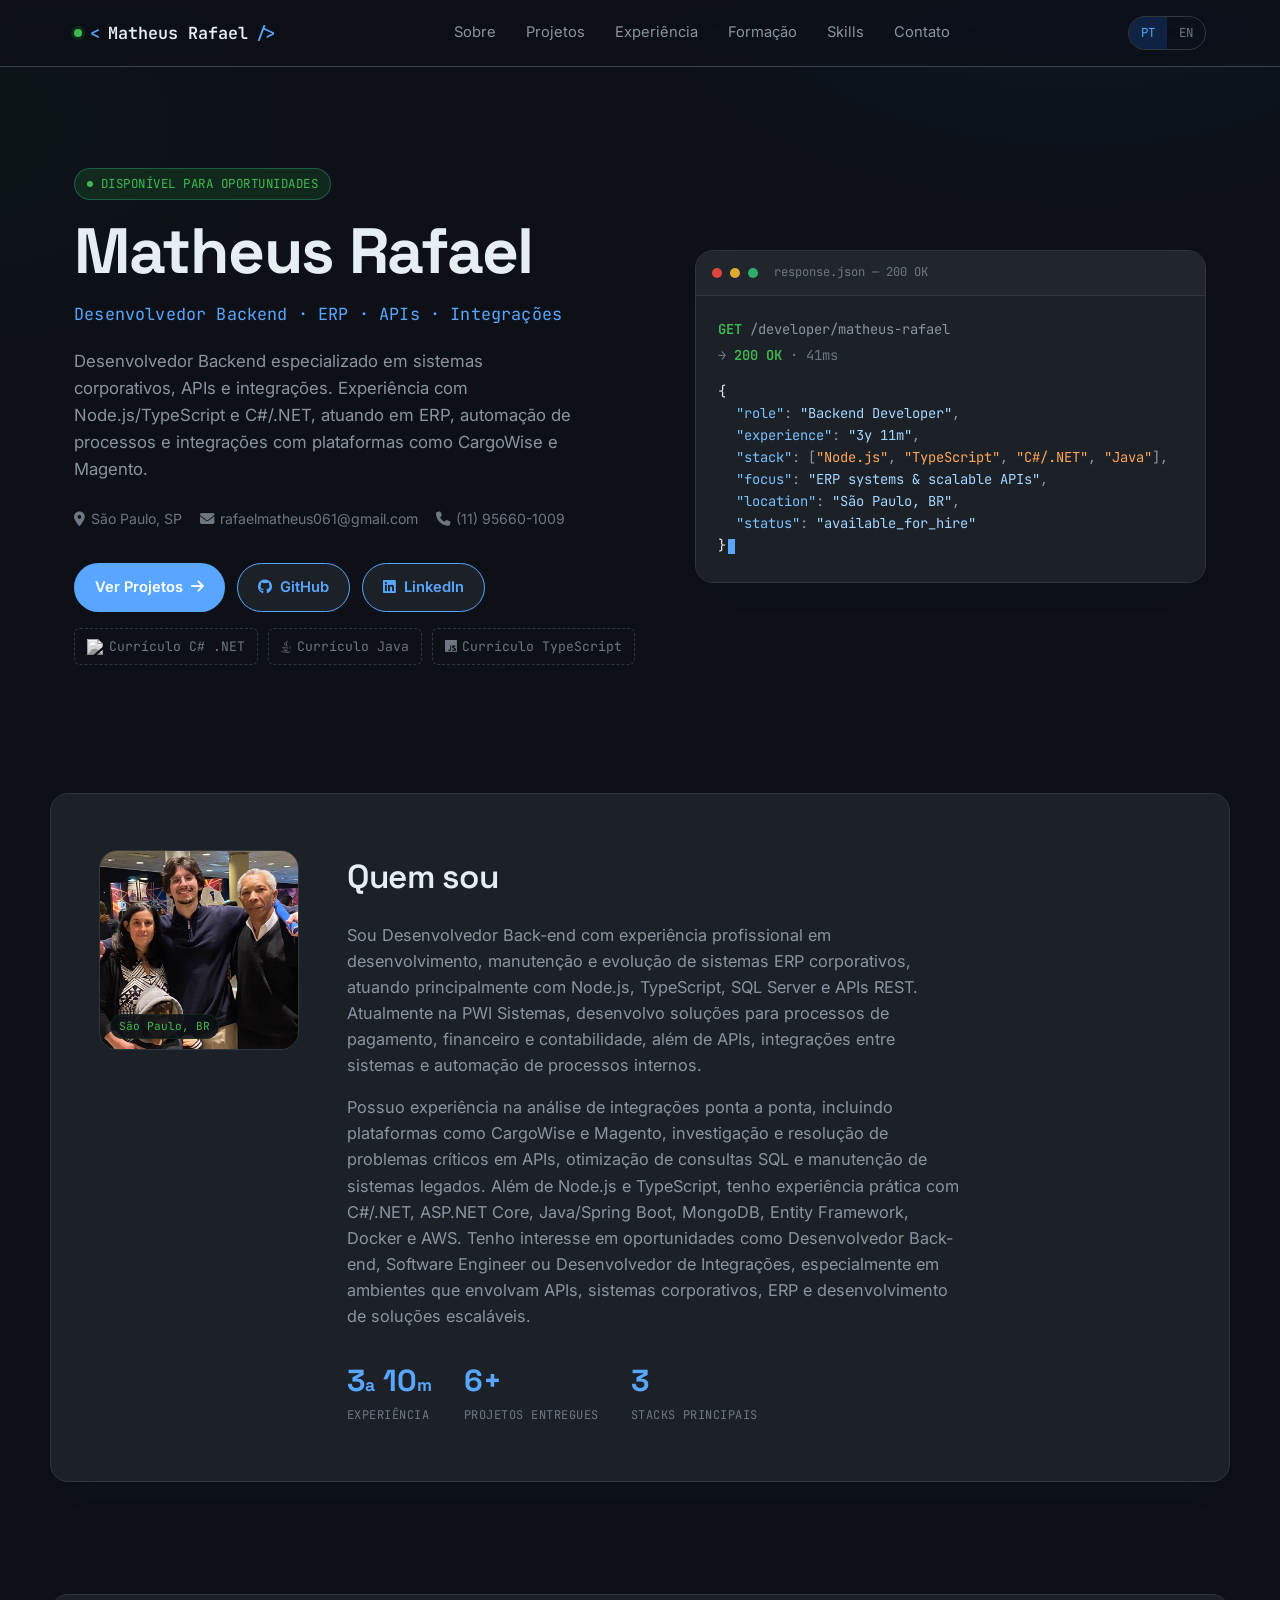
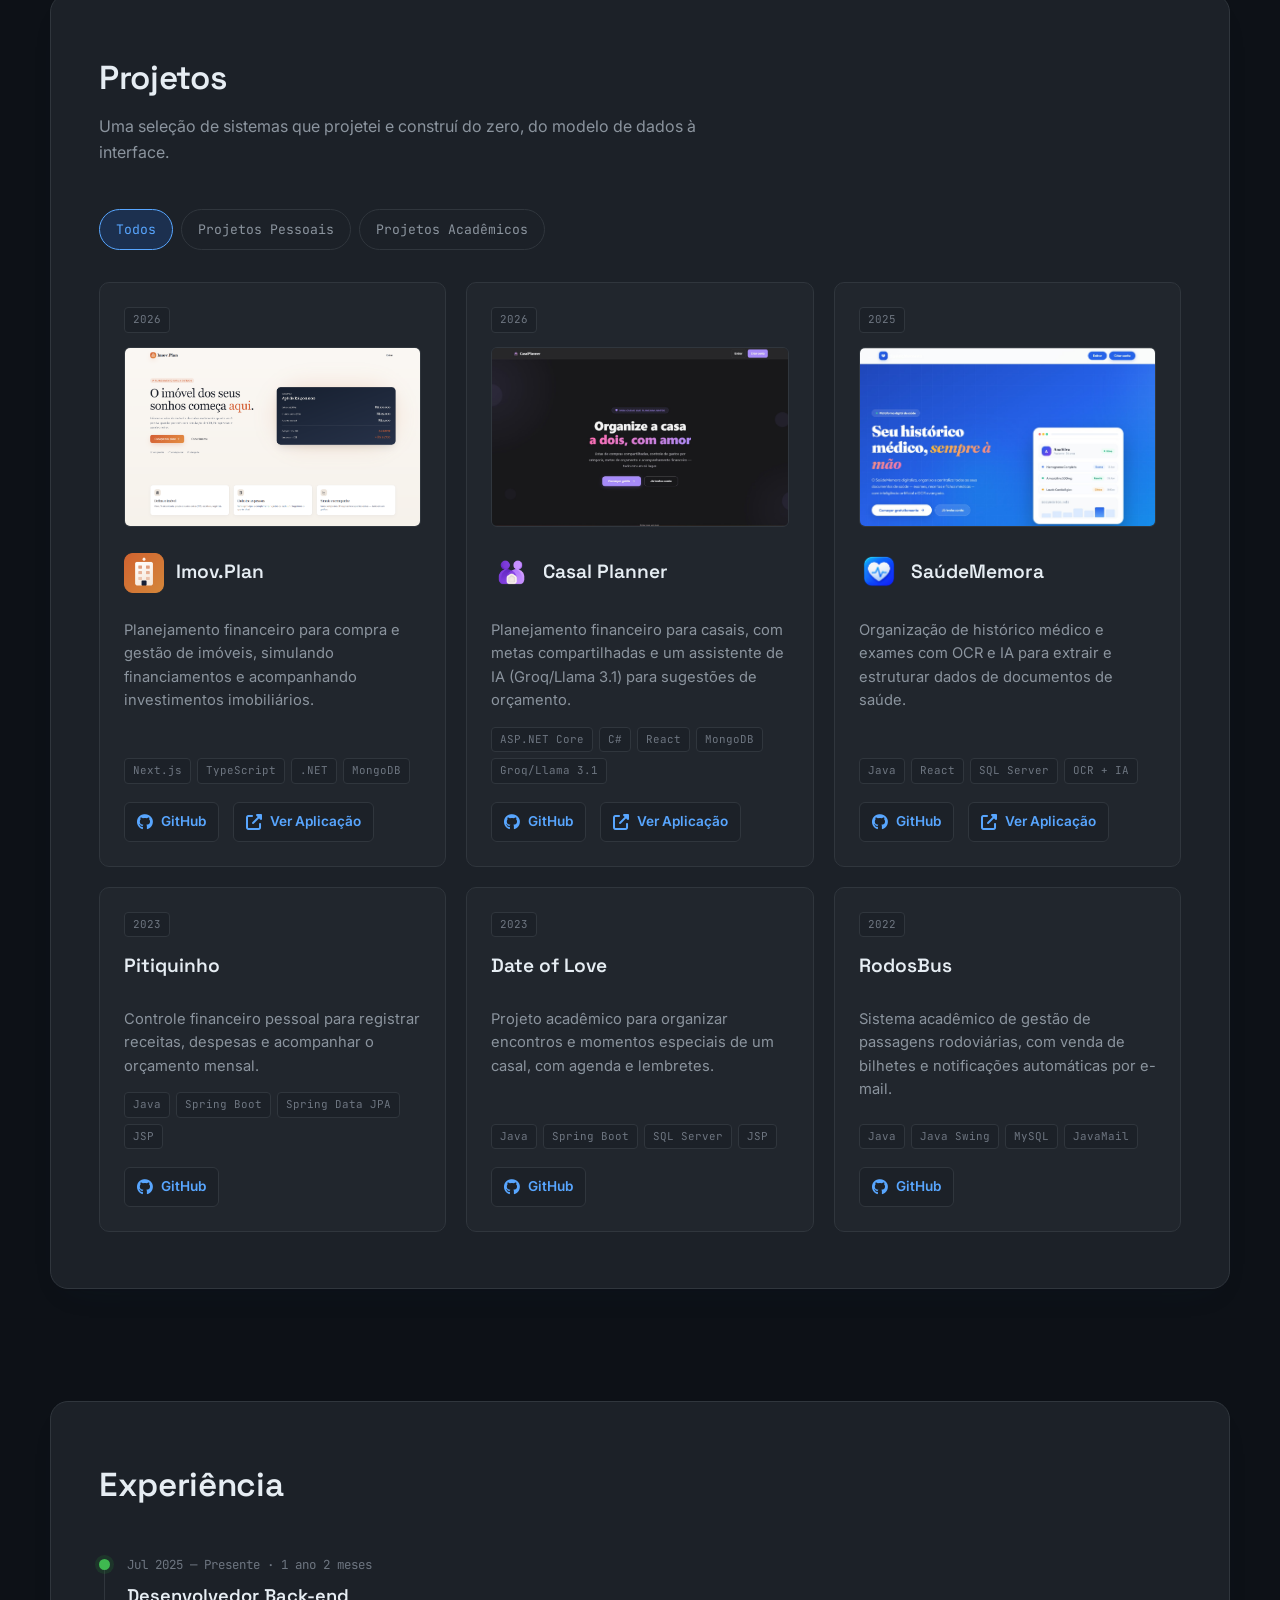
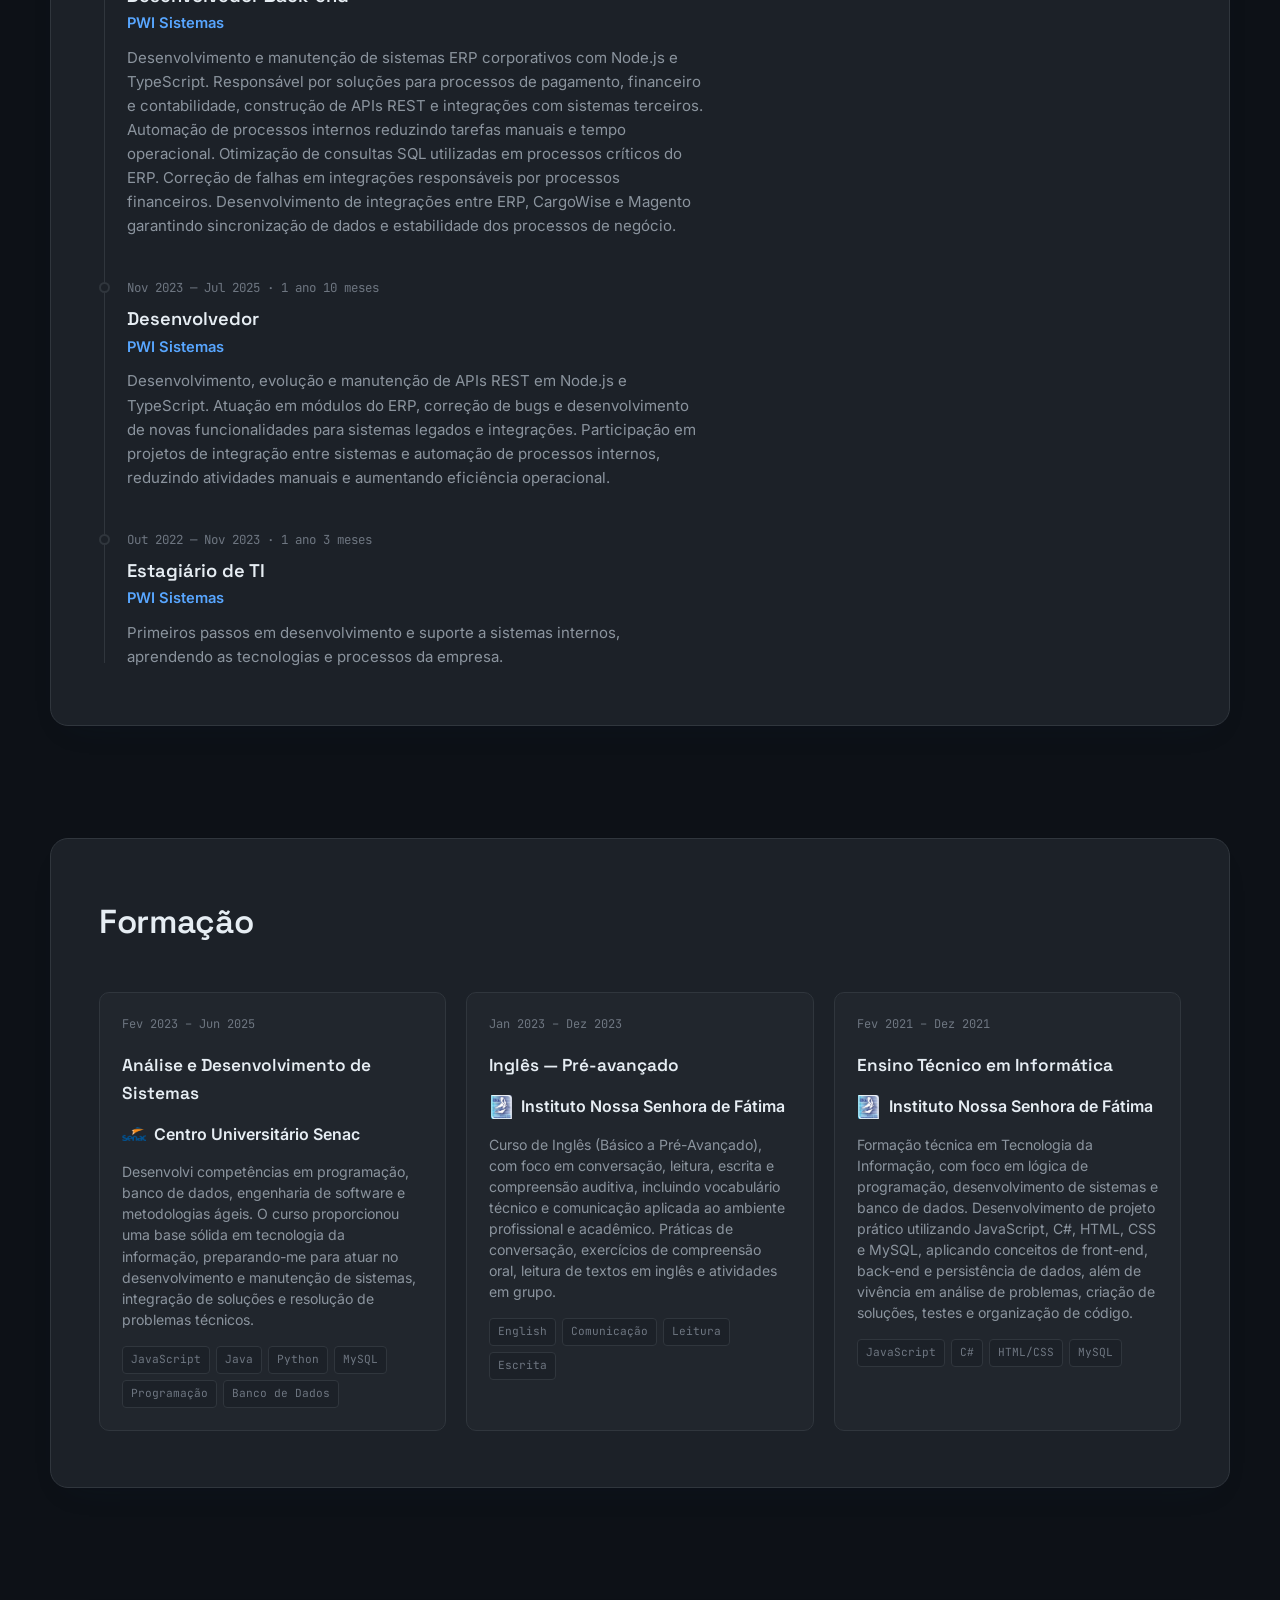
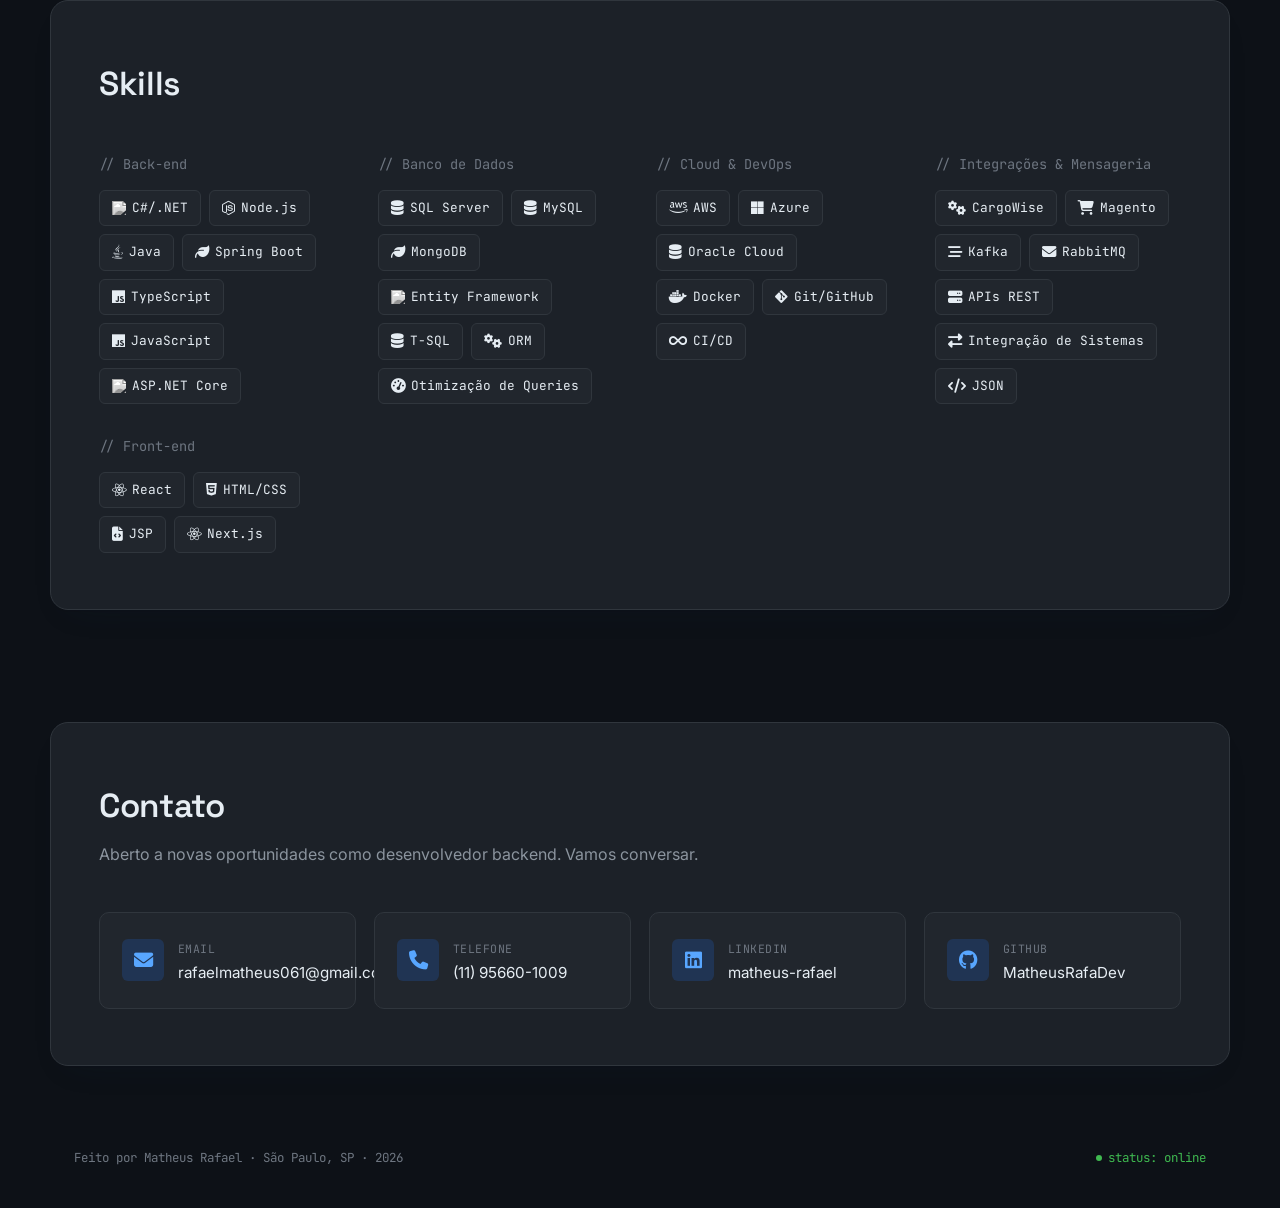
==== commit 157c0abc: "Update project tech tags and remove Especialidades section - Added C# to Casal Planner tech tags - A" ====
--- a/index.html
+++ b/index.html
@@ -182,7 +182,7 @@
         </div>
         <p class="project-desc" data-i18n="projects.casalplanner">Planejamento financeiro para casais, com metas compartilhadas e um assistente de IA (Groq/Llama 3.1) para sugestões de orçamento.</p>
         <div class="tech-tags">
-          <span class="tech-tag">ASP.NET Core</span><span class="tech-tag">React</span><span class="tech-tag">MongoDB</span><span class="tech-tag">Groq/Llama 3.1</span>
+          <span class="tech-tag">ASP.NET Core</span><span class="tech-tag">C#</span><span class="tech-tag">React</span><span class="tech-tag">MongoDB</span><span class="tech-tag">Groq/Llama 3.1</span>
         </div>
         <div class="project-links">
           <a href="https://github.com/MatheusRafaDev/casal-planner" target="_blank" rel="noopener"><i class="fab fa-github"></i> GitHub</a>
@@ -199,7 +199,7 @@
         </div>
         <p class="project-desc" data-i18n="projects.saudememora">Organização de histórico médico e exames com OCR e IA para extrair e estruturar dados de documentos de saúde.</p>
         <div class="tech-tags">
-          <span class="tech-tag">C#/.NET</span><span class="tech-tag">React</span><span class="tech-tag">SQL Server</span><span class="tech-tag">OCR + IA</span>
+          <span class="tech-tag">Java</span><span class="tech-tag">React</span><span class="tech-tag">SQL Server</span><span class="tech-tag">OCR + IA</span>
         </div>
         <div class="project-links">
           <a href="https://github.com/MatheusRafaDev/saude-memora" target="_blank" rel="noopener"><i class="fab fa-github"></i> GitHub</a>
--- a/style.css
+++ b/style.css
@@ -395,7 +395,7 @@
 .stat-label { font-family: var(--font-mono); font-size: 0.75rem; color: var(--text-faint); text-transform: uppercase; letter-spacing: 0.04em; }
 
 /* =========================================================
-   PROJECTS
+   PROJETOS
    ========================================================= */
 .project-tabs { display: flex; gap: 8px; margin-bottom: 32px; flex-wrap: wrap; }
 .tab-btn {
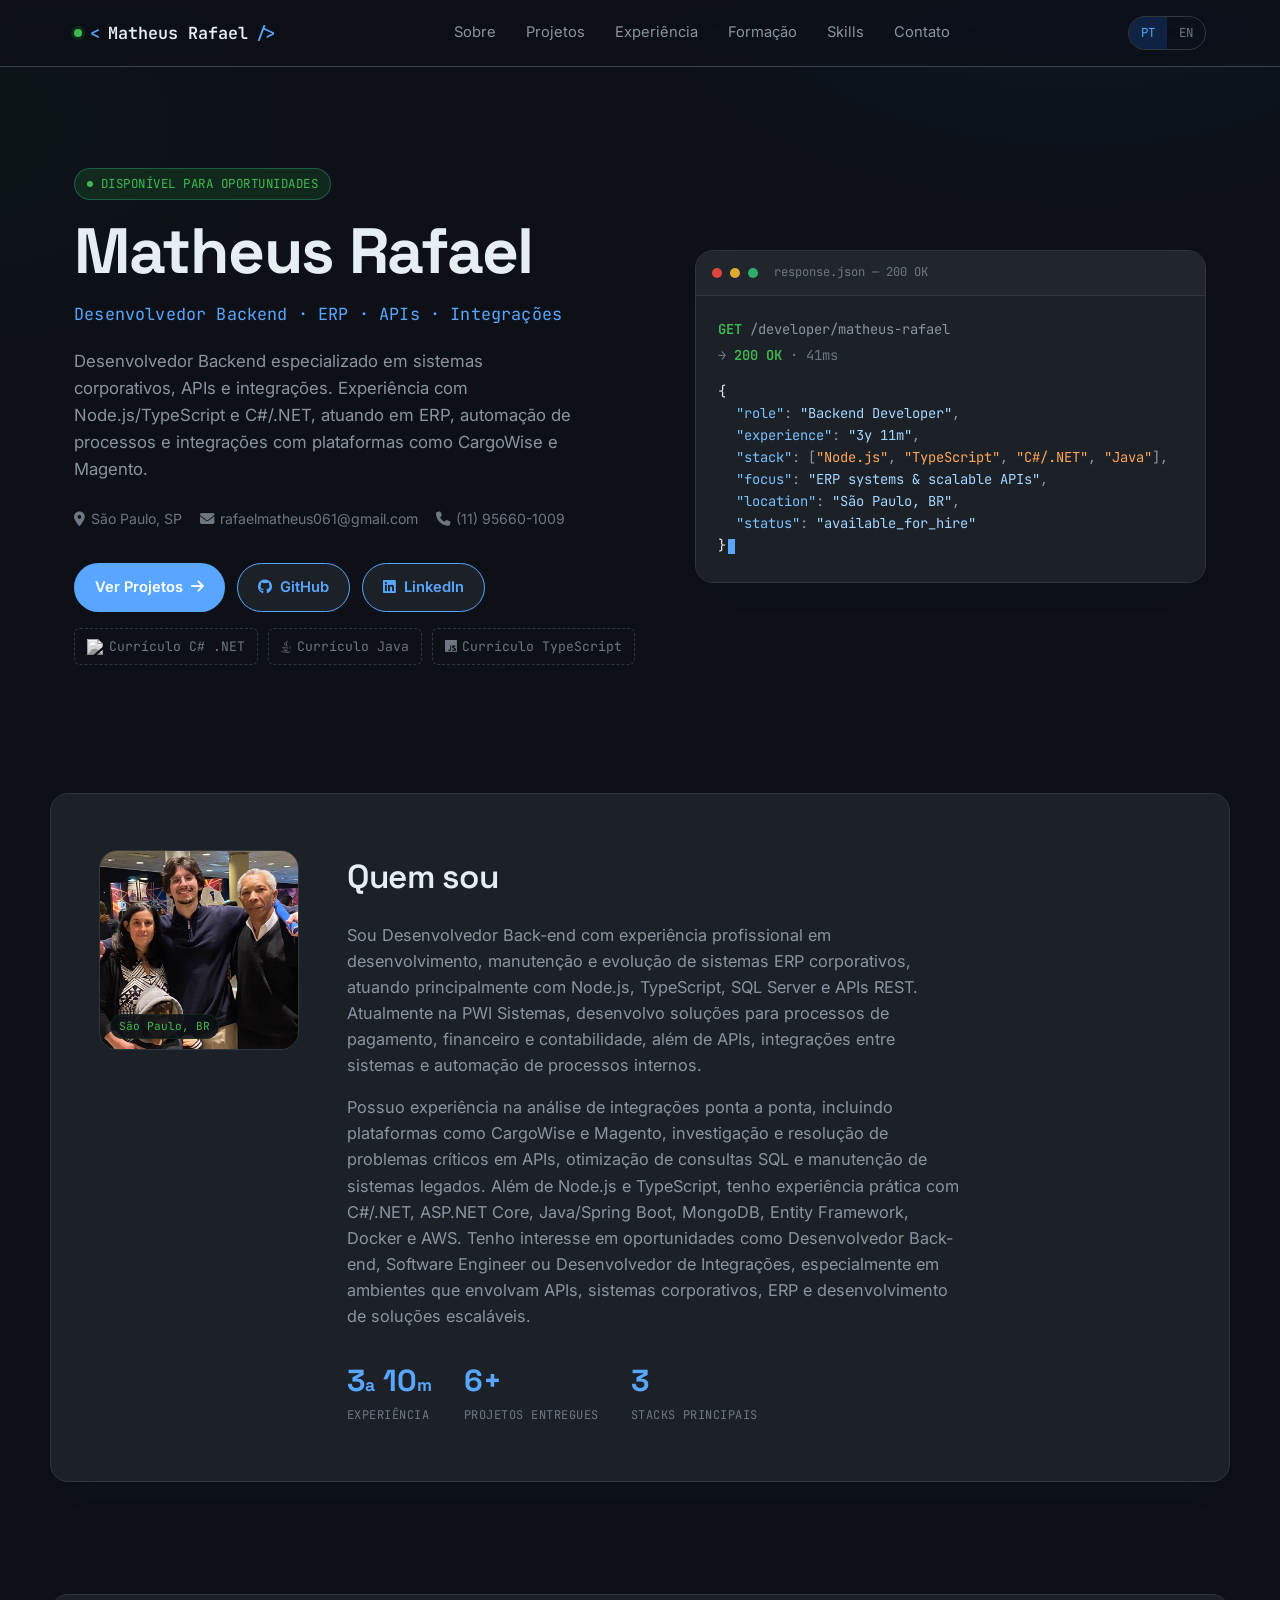
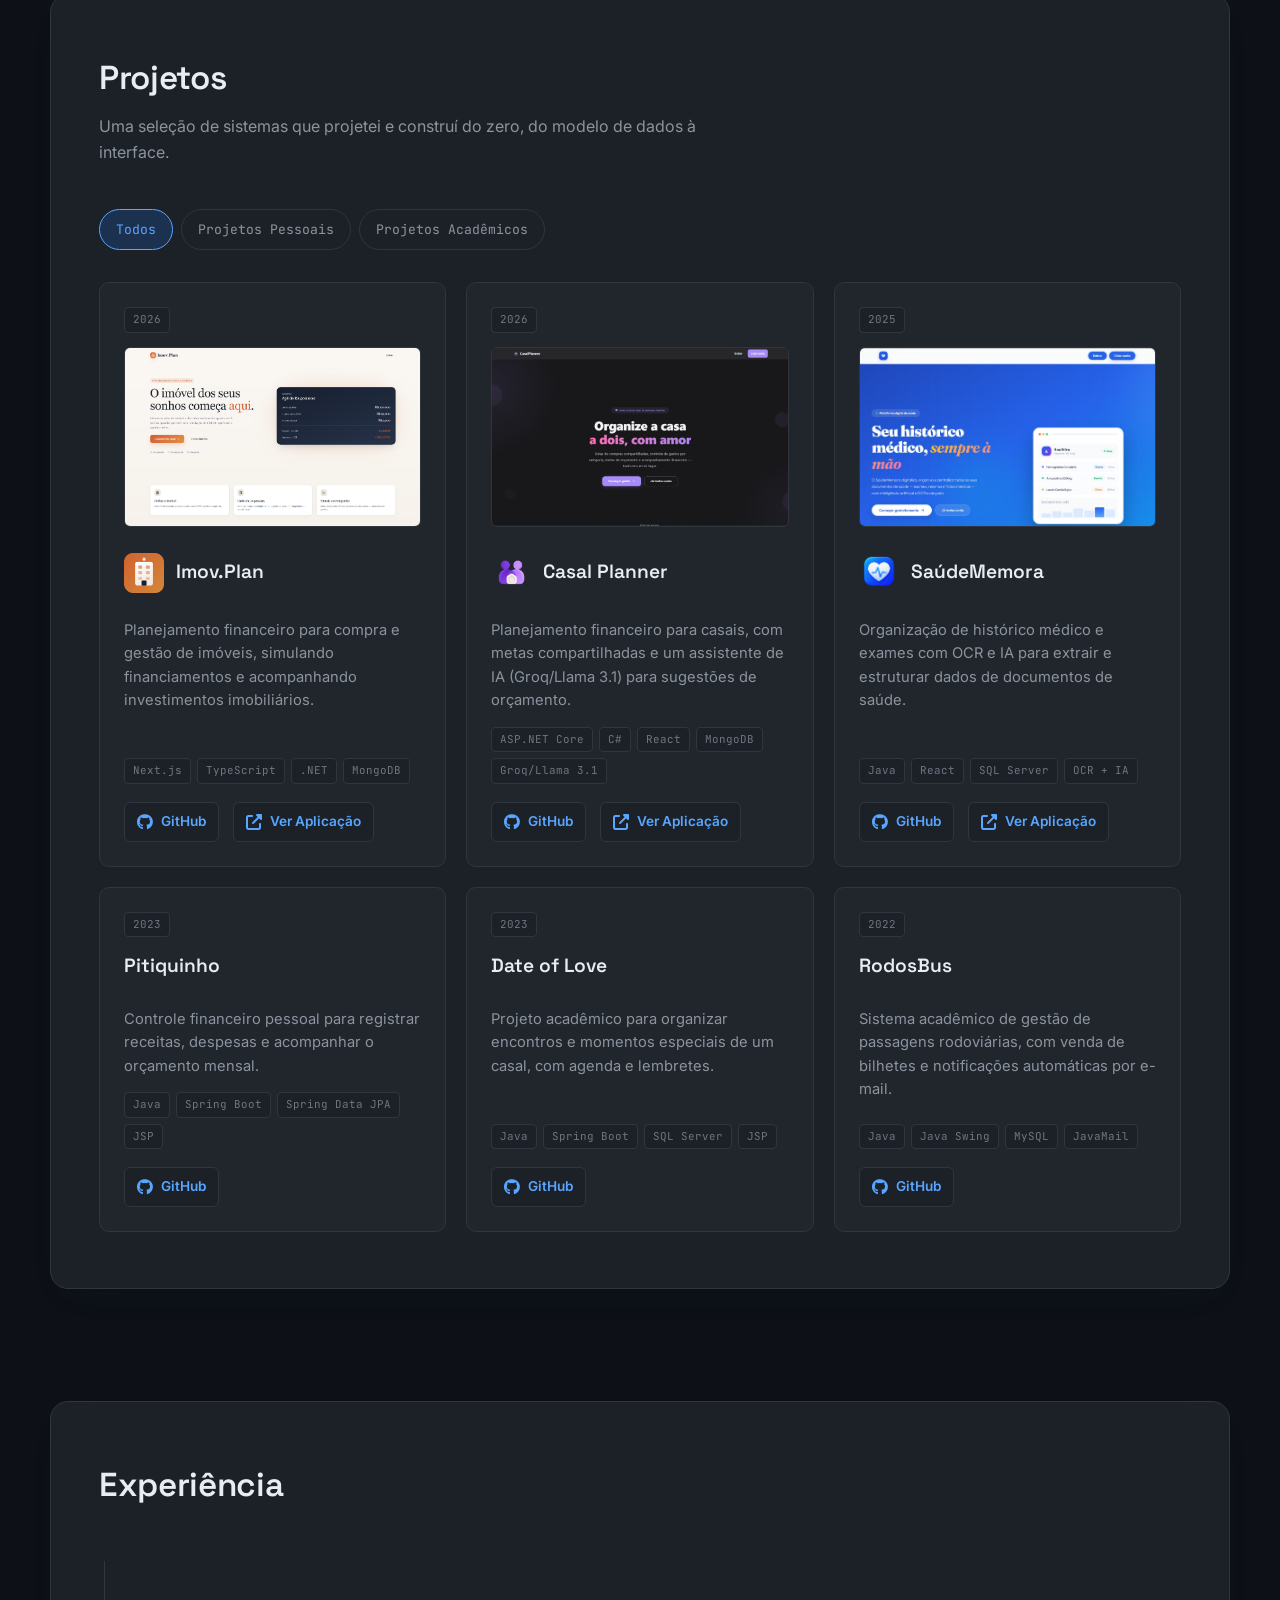
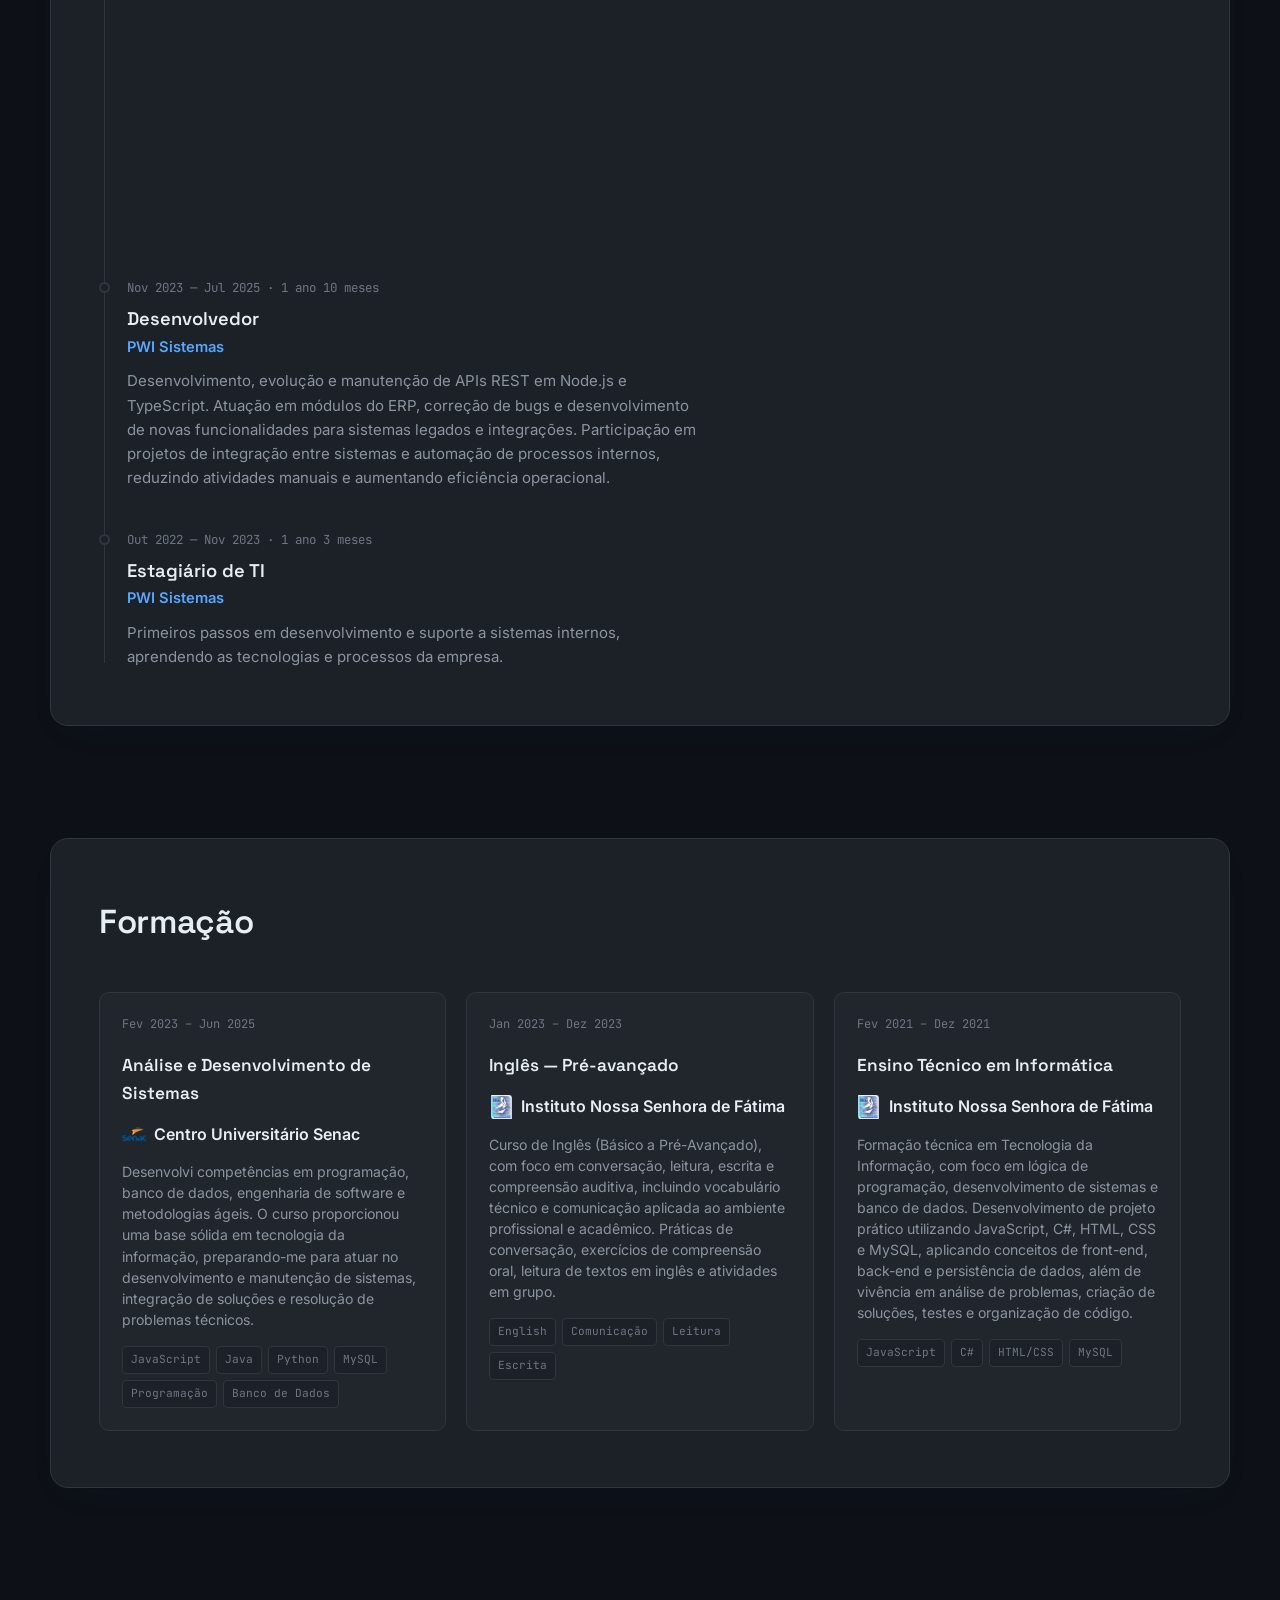
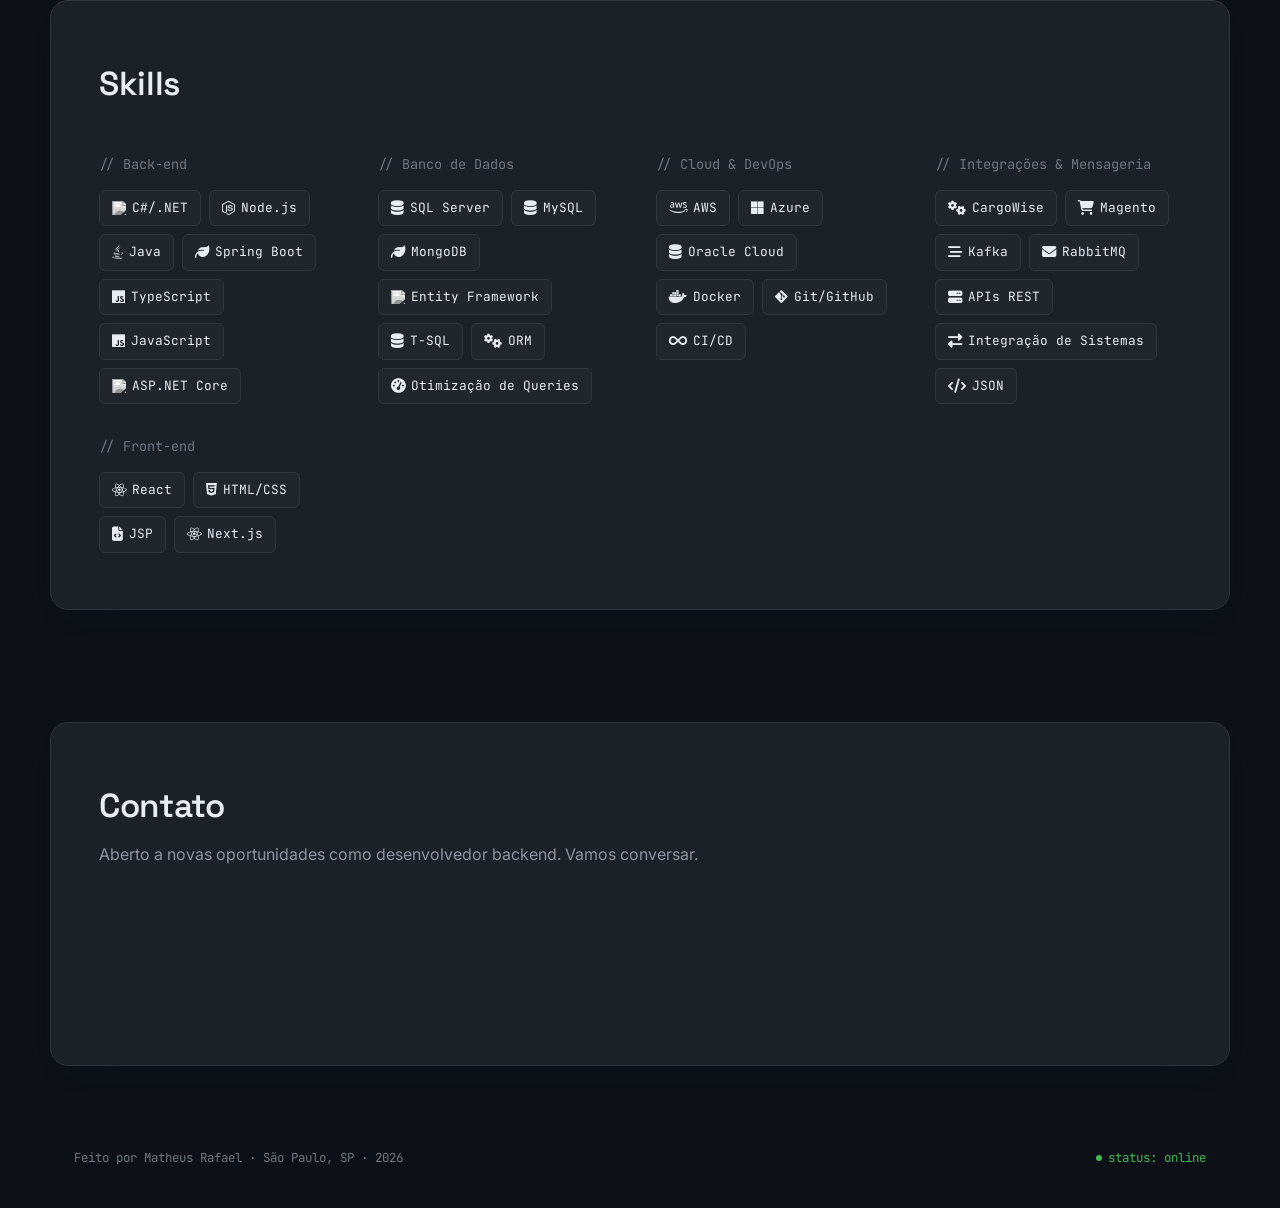
==== commit eed51891: "refactor: update absolute file paths to relative paths throughout index.html" ====
--- a/index.html
+++ b/index.html
@@ -81,9 +81,9 @@
       </div>
 
       <div class="resume-row">
-        <a href="/assets/curriculos/Matheus Rafael - C#.pdf" download><img src="https://raw.githubusercontent.com/dotnet/vscode-csharp/main/images/csharpIcon.png" alt="C#" style="width:16px;height:16px;"> <span data-i18n="hero.cvCsharp">Currículo C# .NET</span></a>
-        <a href="/assets/curriculos/Matheus Rafael - JAVA.pdf" download><i class="fab fa-java"></i> <span data-i18n="hero.cvJava">Currículo Java</span></a>
-         <a href="/assets/curriculos/Matheus Rafael - TYPESCRIPT.pdf" download><i class="fab fa-js"></i> <span data-i18n="hero.cvTypescript">Currículo TypeScript</span></a>
+        <a href="./assets/curriculos/Matheus Rafael - C#.pdf" download><img src="https://raw.githubusercontent.com/dotnet/vscode-csharp/main/images/csharpIcon.png" alt="C#" style="width:16px;height:16px;"> <span data-i18n="hero.cvCsharp">Currículo C# .NET</span></a>
+        <a href="./assets/curriculos/Matheus Rafael - JAVA.pdf" download><i class="fab fa-java"></i> <span data-i18n="hero.cvJava">Currículo Java</span></a>
+         <a href="./assets/curriculos/Matheus Rafael - TYPESCRIPT.pdf" download><i class="fab fa-js"></i> <span data-i18n="hero.cvTypescript">Currículo TypeScript</span></a>
       </div>
     </div>
 
@@ -113,7 +113,7 @@
   <div class="container">
     <div class="about-grid">
       <div class="avatar-wrap reveal">
-        <img src="/assets/fotos/foto.png" alt="Foto de perfil de Matheus Rafael">
+        <img src="./assets/fotos/foto.png" alt="Foto de perfil de Matheus Rafael">
         <span class="avatar-tag">São Paulo, BR</span>
       </div>
       <div class="about-text reveal">
@@ -158,9 +158,9 @@
 
       <article class="project-card reveal" data-category="personal">
         <div class="card-top"><span class="tech-tag">2026</span></div>
-        <div class="project-screenshot"><img src="/assets/telas/imovplan.png" alt="Imov.Plan Screenshot"></div>
-        <div class="project-header">
-          <div class="project-logo"><img src="/assets/logos/imovplan-logo.png" alt="Imov.Plan Logo"></div>
+        <div class="project-screenshot"><img src="./assets/telas/imovplan.png" alt="Imov.Plan Screenshot"></div>
+        <div class="project-header">
+          <div class="project-logo"><img src="./assets/logos/imovplan-logo.png" alt="Imov.Plan Logo"></div>
           <h3 class="project-name">Imov.Plan</h3>
         </div>
         <p class="project-desc" data-i18n="projects.imovplan">Planejamento financeiro para compra e gestão de imóveis, simulando financiamentos e acompanhando investimentos imobiliários.</p>
@@ -175,9 +175,9 @@
 
       <article class="project-card reveal" data-category="personal">
         <div class="card-top"><span class="tech-tag">2026</span></div>
-        <div class="project-screenshot"><img src="/assets/telas/casalplanner.jpg" alt="Casal Planner Screenshot"></div>
-        <div class="project-header">
-          <div class="project-logo"><img src="/assets/logos/logo_casalplanner.png" alt="Casal Planner Logo"></div>
+        <div class="project-screenshot"><img src="./assets/telas/casalplanner.jpg" alt="Casal Planner Screenshot"></div>
+        <div class="project-header">
+          <div class="project-logo"><img src="./assets/logos/logo_casalplanner.png" alt="Casal Planner Logo"></div>
           <h3 class="project-name">Casal Planner</h3>
         </div>
         <p class="project-desc" data-i18n="projects.casalplanner">Planejamento financeiro para casais, com metas compartilhadas e um assistente de IA (Groq/Llama 3.1) para sugestões de orçamento.</p>
@@ -192,9 +192,9 @@
 
       <article class="project-card reveal" data-category="personal">
         <div class="card-top"><span class="tech-tag">2025</span></div>
-        <div class="project-screenshot"><img src="/assets/telas/saudememora.jpg" alt="SaúdeMemora Screenshot"></div>
-        <div class="project-header">
-          <div class="project-logo"><img src="/assets/logos/saudememora-logo.png" alt="SaúdeMemora Logo"></div>
+        <div class="project-screenshot"><img src="./assets/telas/saudememora.jpg" alt="SaúdeMemora Screenshot"></div>
+        <div class="project-header">
+          <div class="project-logo"><img src="./assets/logos/saudememora-logo.png" alt="SaúdeMemora Logo"></div>
           <h3 class="project-name">SaúdeMemora</h3>
         </div>
         <p class="project-desc" data-i18n="projects.saudememora">Organização de histórico médico e exames com OCR e IA para extrair e estruturar dados de documentos de saúde.</p>
@@ -296,7 +296,7 @@
       <div class="edu-card reveal">
         <div class="edu-period">Fev 2023 – Jun 2025</div>
         <div class="edu-course" data-i18n="edu.c1">Análise e Desenvolvimento de Sistemas</div>
-        <div class="edu-inst"><img src="/assets/logos/Senac_logo.svg.png" alt="Senac Logo" class="edu-inst-logo"> Centro Universitário Senac</div>
+        <div class="edu-inst"><img src="./assets/logos/Senac_logo.svg.png" alt="Senac Logo" class="edu-inst-logo"> Centro Universitário Senac</div>
         <p class="edu-desc">Desenvolvi competências em programação, banco de dados, engenharia de software e metodologias ágeis. O curso proporcionou uma base sólida em tecnologia da informação, preparando-me para atuar no desenvolvimento e manutenção de sistemas, integração de soluções e resolução de problemas técnicos.</p>
         <div class="edu-skills">
           <span class="edu-skill">JavaScript</span>
@@ -310,7 +310,7 @@
       <div class="edu-card reveal">
         <div class="edu-period">Jan 2023 – Dez 2023</div>
         <div class="edu-course" data-i18n="edu.c2">Inglês — Pré-avançado</div>
-        <div class="edu-inst"><img src="/assets/logos/logo frei png.avif" alt="Instituto Nossa Senhora de Fátima Logo" class="edu-inst-logo"> Instituto Nossa Senhora de Fátima</div>
+        <div class="edu-inst"><img src="./assets/logos/logo frei png.avif" alt="Instituto Nossa Senhora de Fátima Logo" class="edu-inst-logo"> Instituto Nossa Senhora de Fátima</div>
         <p class="edu-desc">Curso de Inglês (Básico a Pré-Avançado), com foco em conversação, leitura, escrita e compreensão auditiva, incluindo vocabulário técnico e comunicação aplicada ao ambiente profissional e acadêmico. Práticas de conversação, exercícios de compreensão oral, leitura de textos em inglês e atividades em grupo.</p>
         <div class="edu-skills">
           <span class="edu-skill">English</span>
@@ -322,7 +322,7 @@
       <div class="edu-card reveal">
         <div class="edu-period">Fev 2021 – Dez 2021</div>
         <div class="edu-course" data-i18n="edu.c3">Ensino Técnico em Informática</div>
-        <div class="edu-inst"><img src="/assets/logos/logo frei png.avif" alt="Instituto Nossa Senhora de Fátima Logo" class="edu-inst-logo"> Instituto Nossa Senhora de Fátima</div>
+        <div class="edu-inst"><img src="./assets/logos/logo frei png.avif" alt="Instituto Nossa Senhora de Fátima Logo" class="edu-inst-logo"> Instituto Nossa Senhora de Fátima</div>
         <p class="edu-desc">Formação técnica em Tecnologia da Informação, com foco em lógica de programação, desenvolvimento de sistemas e banco de dados. Desenvolvimento de projeto prático utilizando JavaScript, C#, HTML, CSS e MySQL, aplicando conceitos de front-end, back-end e persistência de dados, além de vivência em análise de problemas, criação de soluções, testes e organização de código.</p>
         <div class="edu-skills">
           <span class="edu-skill">JavaScript</span>
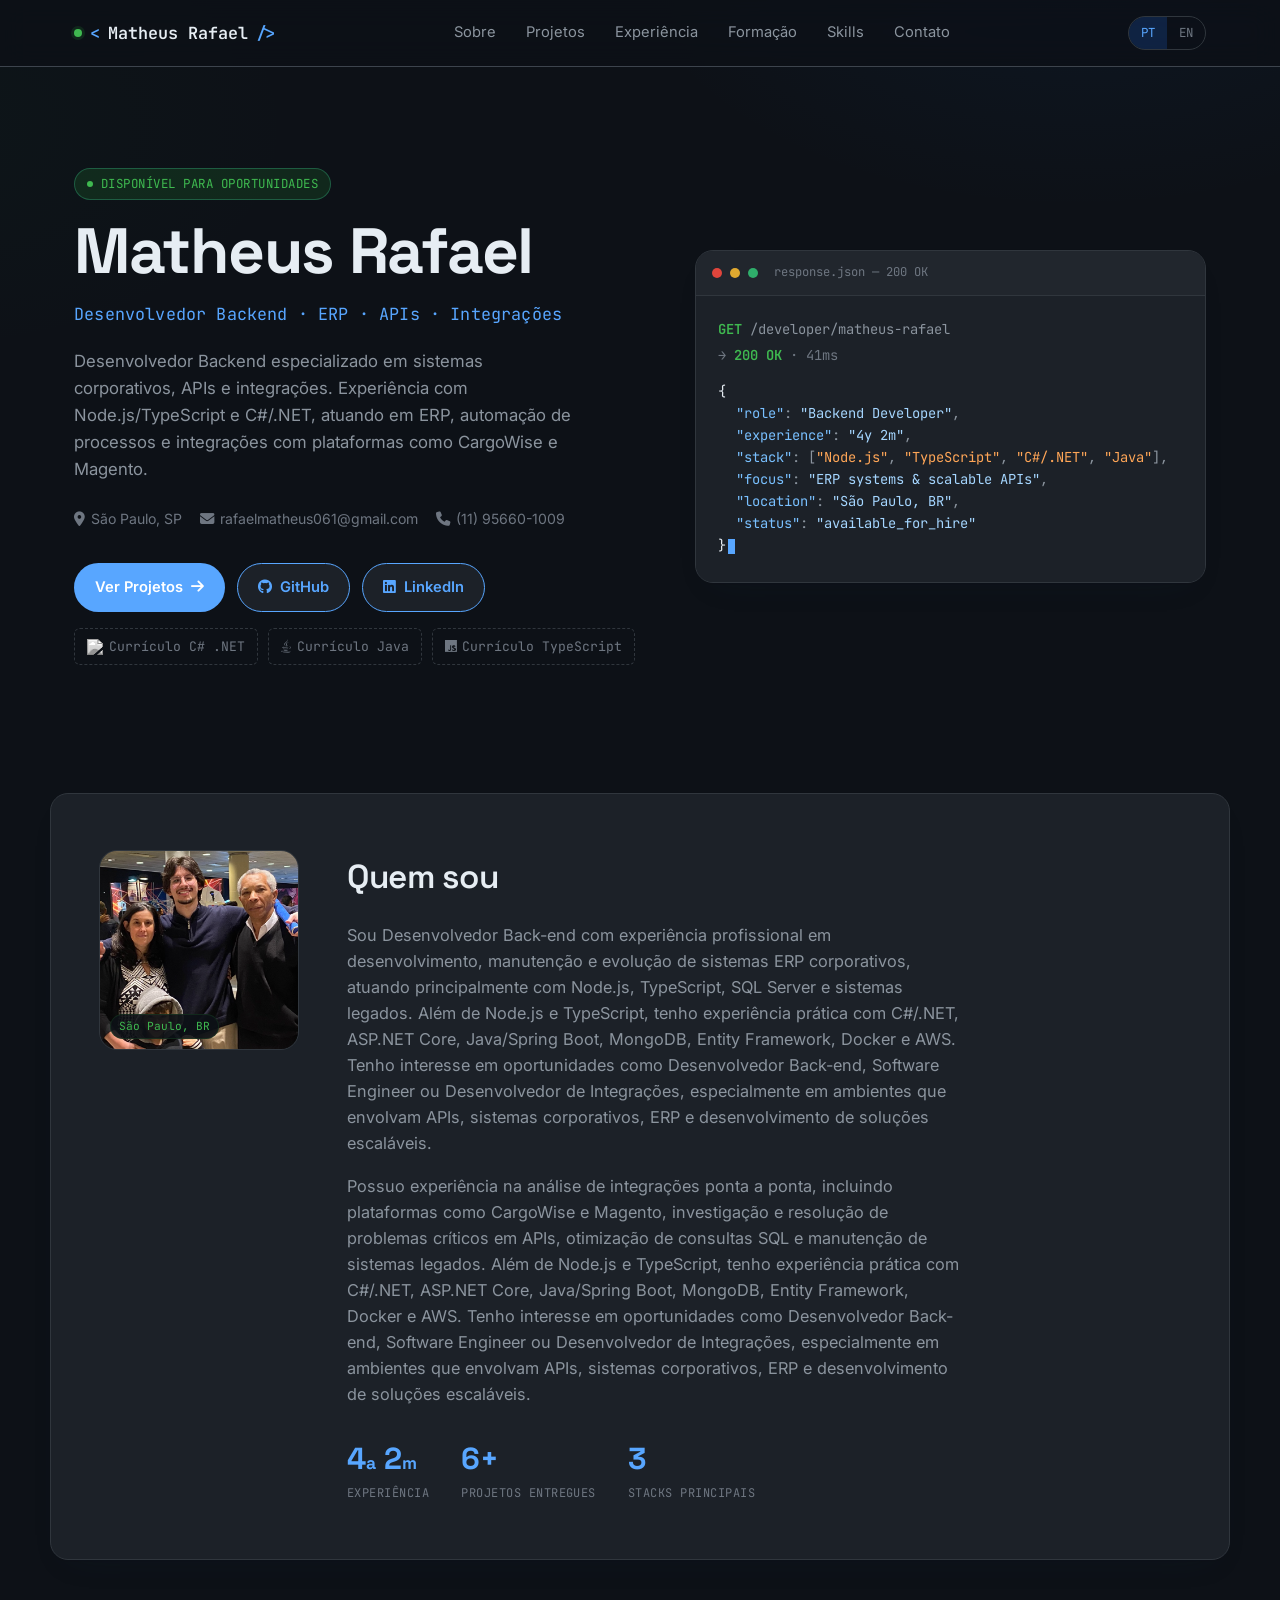
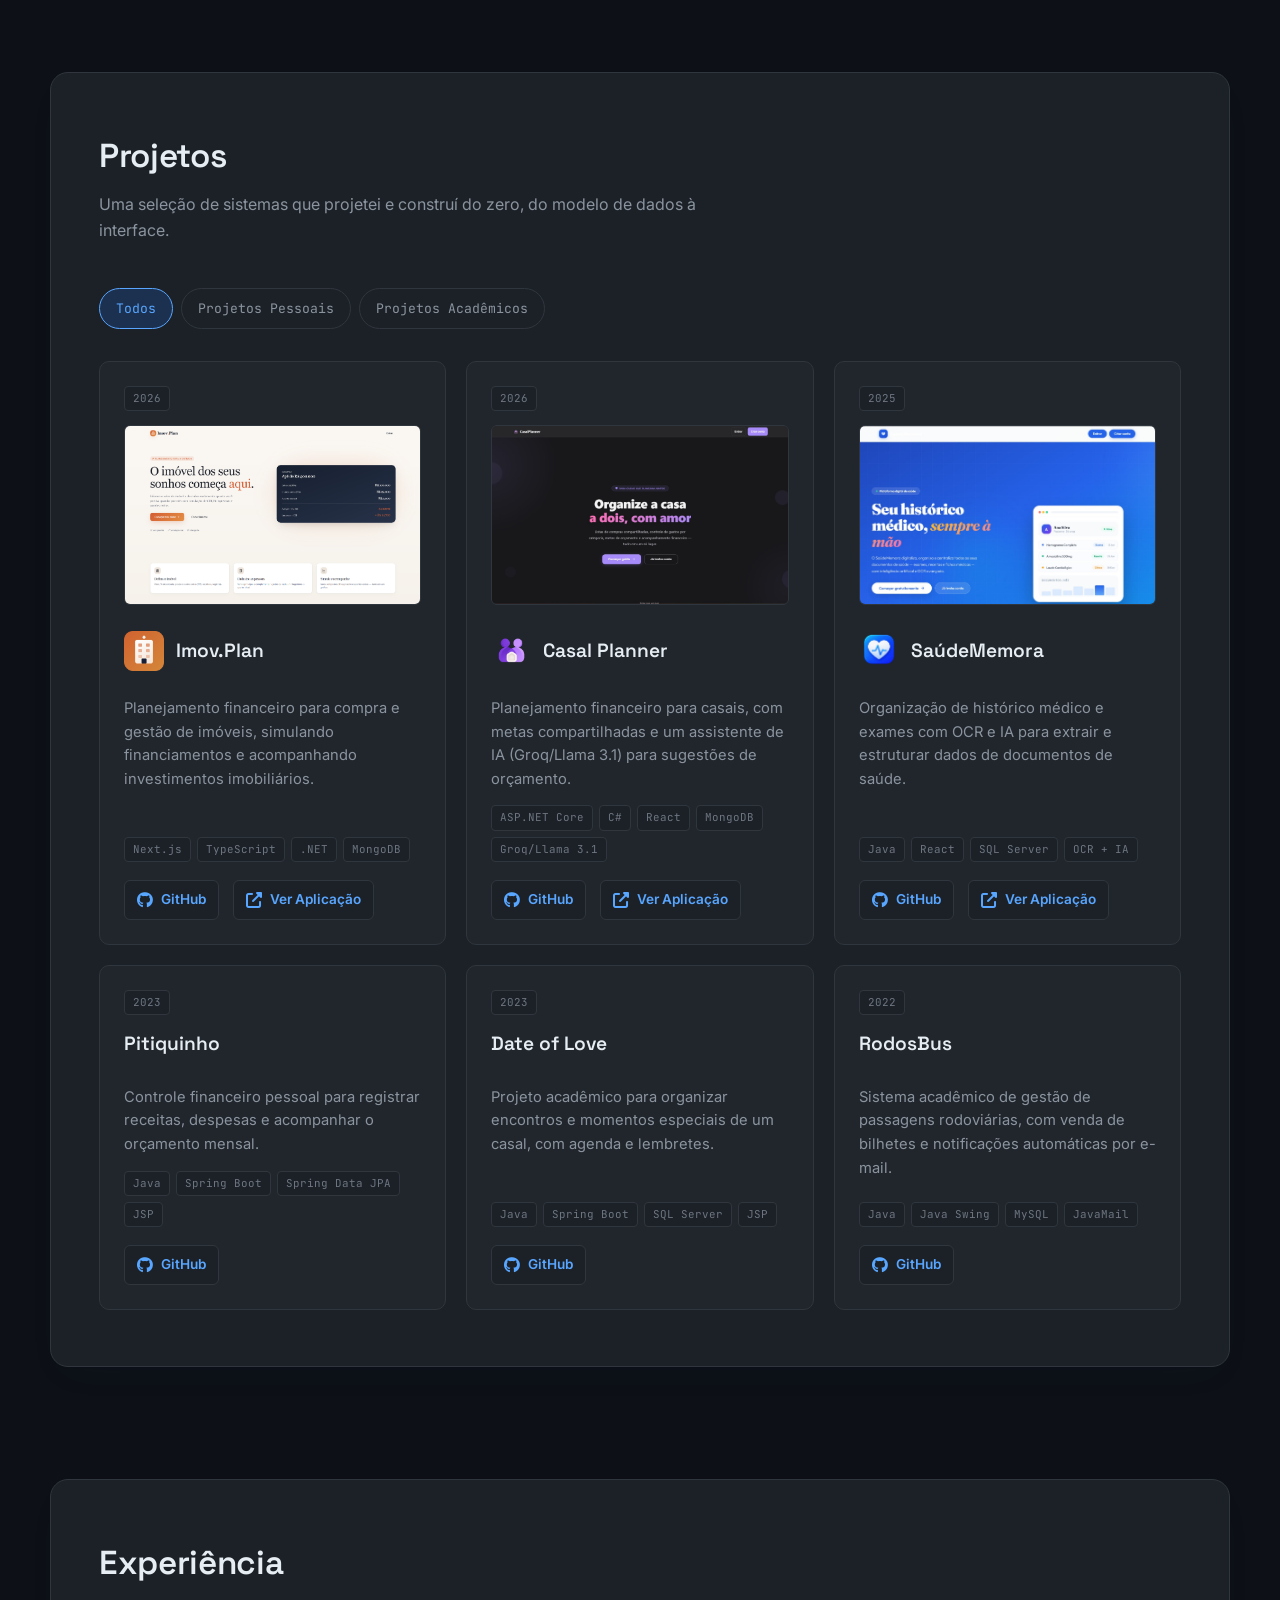
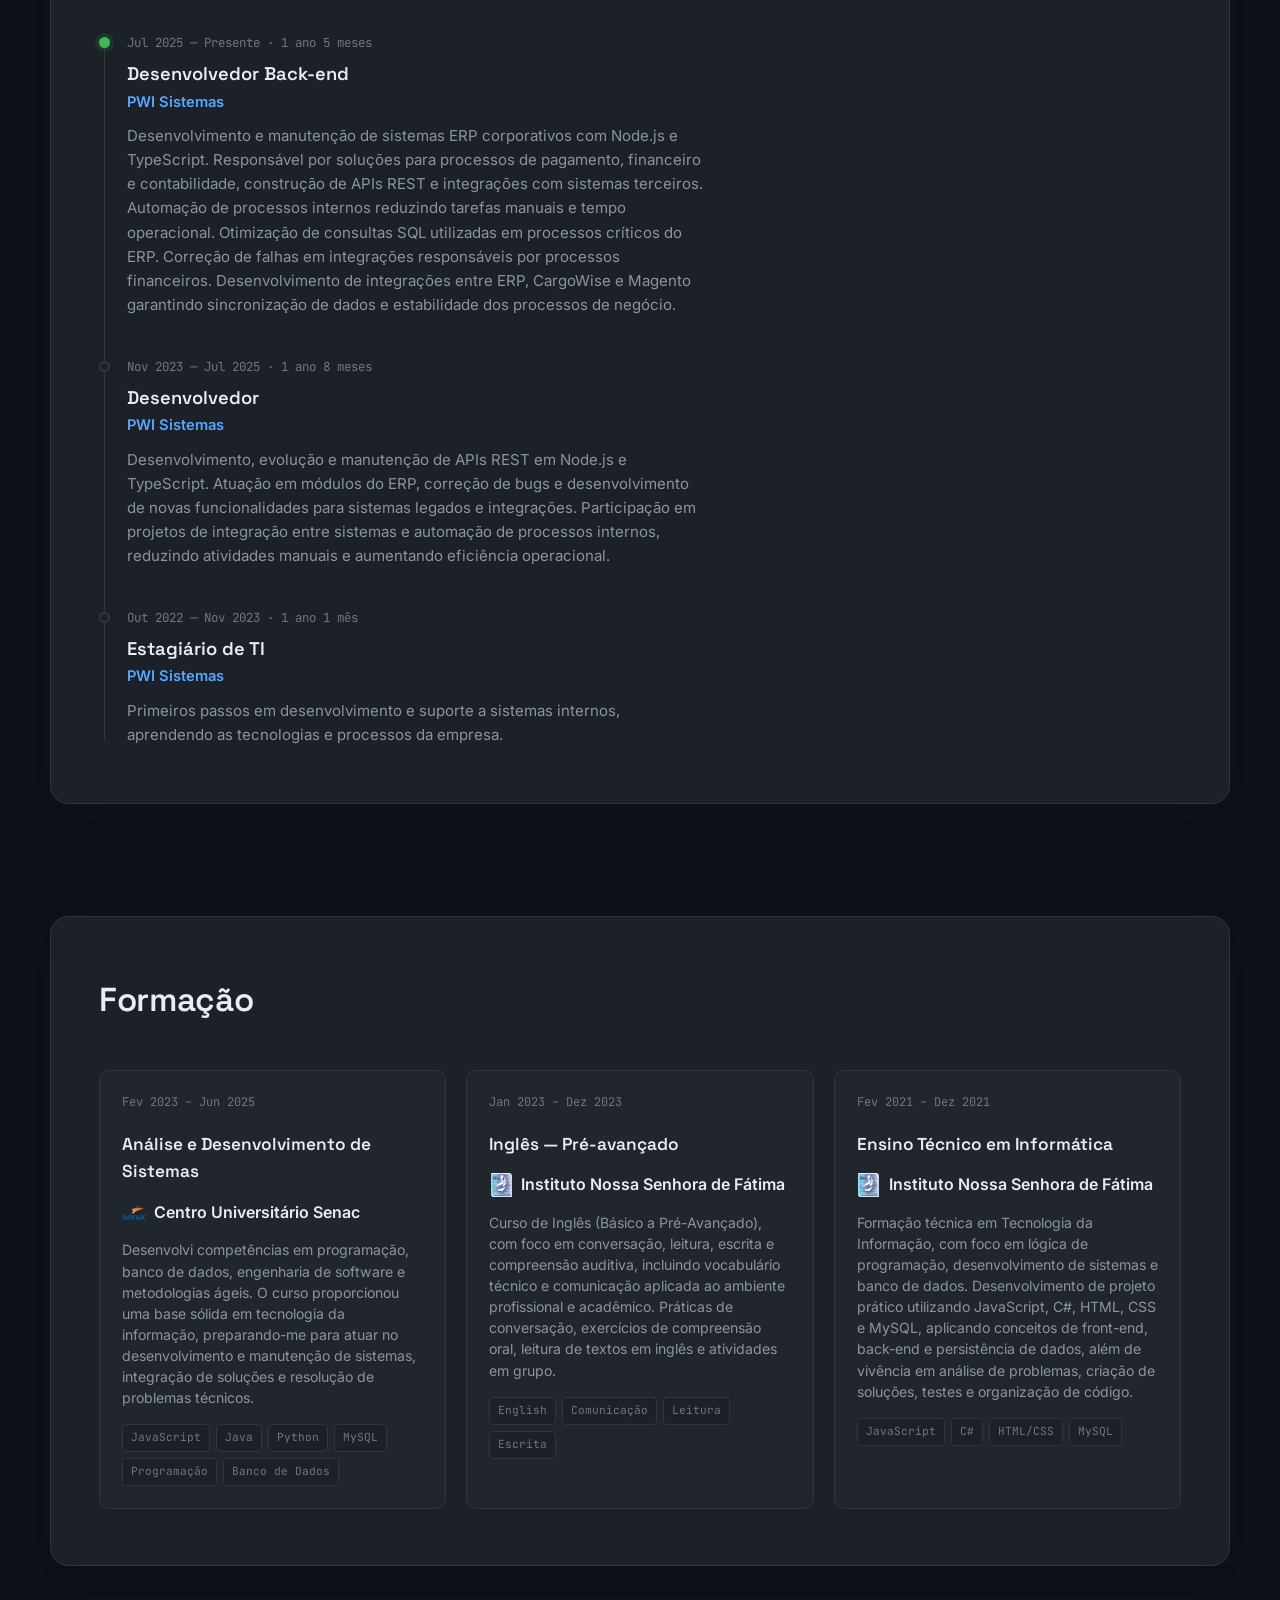
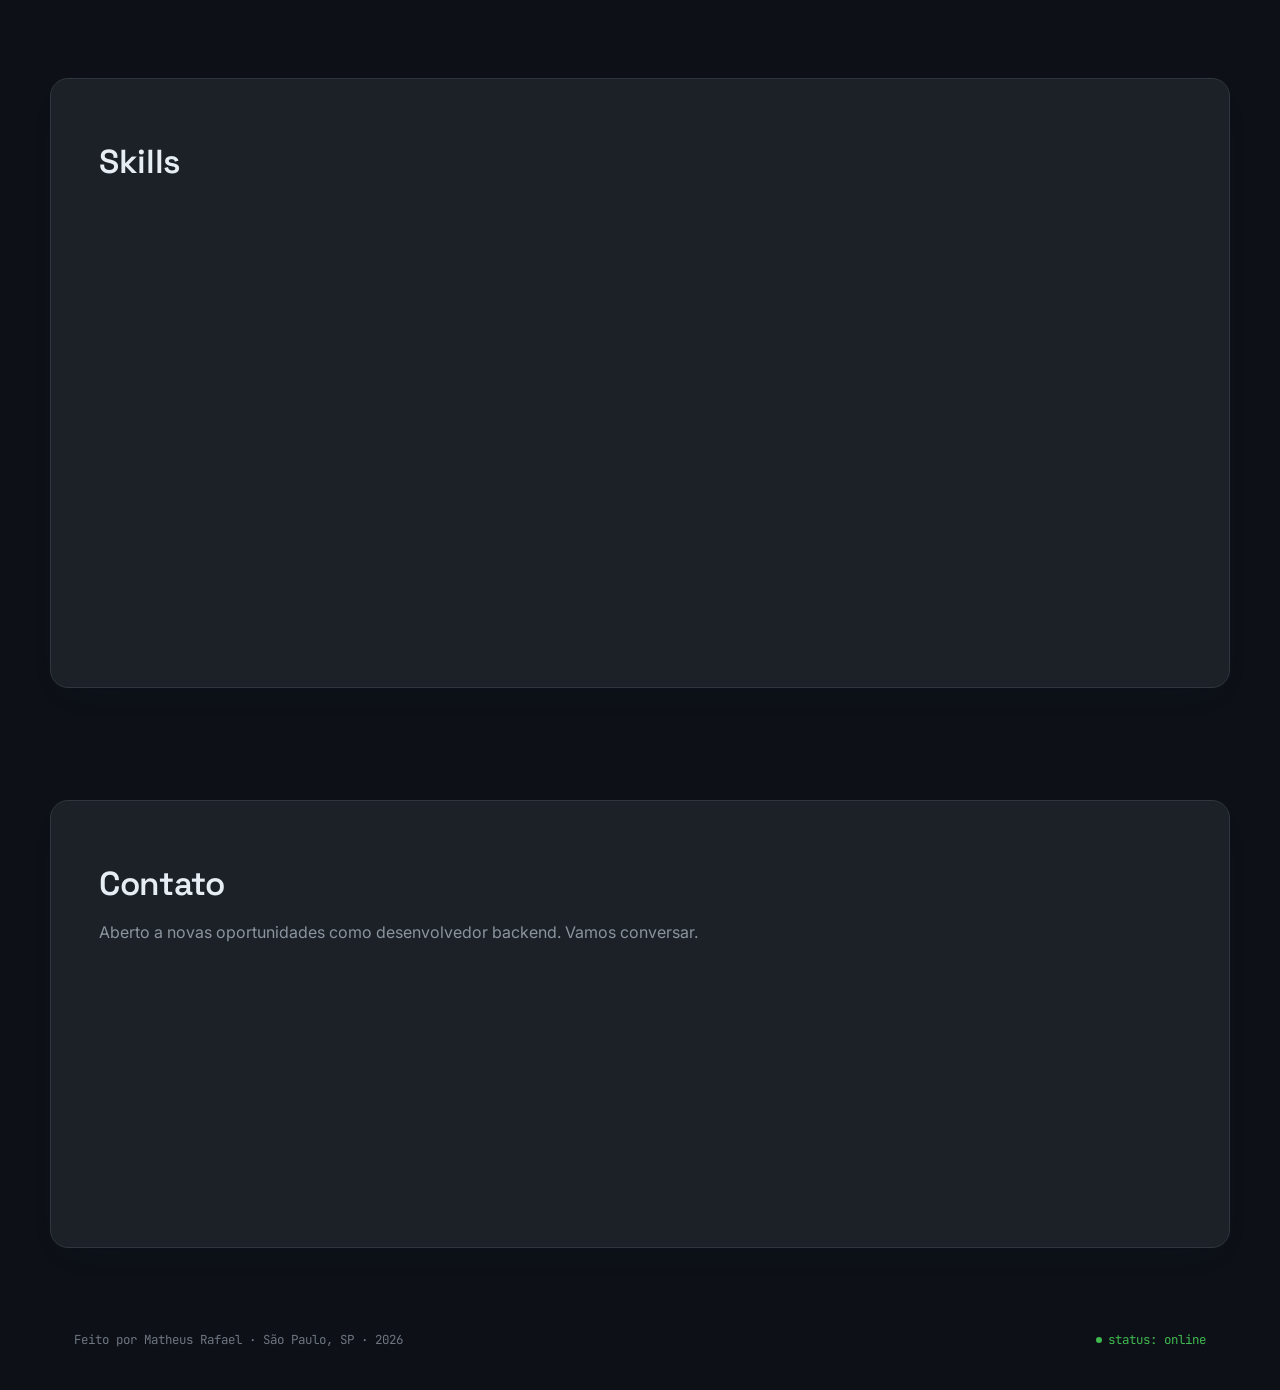
==== commit 0cfb3a22: "feat: implement dynamic experience calculation and update contact styles and resume paths" ====
--- a/index.html
+++ b/index.html
@@ -81,9 +81,9 @@
       </div>
 
       <div class="resume-row">
-        <a href="./assets/curriculos/Matheus Rafael - C#.pdf" download><img src="https://raw.githubusercontent.com/dotnet/vscode-csharp/main/images/csharpIcon.png" alt="C#" style="width:16px;height:16px;"> <span data-i18n="hero.cvCsharp">Currículo C# .NET</span></a>
-        <a href="./assets/curriculos/Matheus Rafael - JAVA.pdf" download><i class="fab fa-java"></i> <span data-i18n="hero.cvJava">Currículo Java</span></a>
-         <a href="./assets/curriculos/Matheus Rafael - TYPESCRIPT.pdf" download><i class="fab fa-js"></i> <span data-i18n="hero.cvTypescript">Currículo TypeScript</span></a>
+        <a href="./assets/curriculos/CSHARP.pdf" download><img src="https://raw.githubusercontent.com/dotnet/vscode-csharp/main/images/csharpIcon.png" alt="C#" style="width:16px;height:16px;"> <span data-i18n="hero.cvCsharp">Currículo C# .NET</span></a>
+        <a href="./assets/curriculos/JAVA.pdf" download><i class="fab fa-java"></i> <span data-i18n="hero.cvJava">Currículo Java</span></a>
+         <a href="./assets/curriculos/TYPESCRIPT.pdf" download><i class="fab fa-js"></i> <span data-i18n="hero.cvTypescript">Currículo TypeScript</span></a>
       </div>
     </div>
 
@@ -97,7 +97,7 @@
         <div class="term-line term-status" style="animation-delay:0.3s">→ <span class="code-200">200 OK</span> · 41ms</div>
         <div class="term-line" style="animation-delay:0.45s">{</div>
         <div class="term-line json-line" style="animation-delay:0.6s"><span class="json-key">"role"</span>: <span class="json-string">"Backend Developer"</span>,</div>
-        <div class="term-line json-line" style="animation-delay:0.75s"><span class="json-key">"experience"</span>: <span class="json-string">"3y 11m"</span>,</div>
+        <div class="term-line json-line" style="animation-delay:0.75s"><span class="json-key">"experience"</span>: <span class="json-string" id="term-exp">"3y 11m"</span>,</div>
         <div class="term-line json-line" style="animation-delay:0.9s"><span class="json-key">"stack"</span>: [<span class="json-arr">"Node.js"</span>, <span class="json-arr">"TypeScript"</span>, <span class="json-arr">"C#/.NET"</span>, <span class="json-arr">"Java"</span>],</div>
         <div class="term-line json-line" style="animation-delay:1.05s"><span class="json-key">"focus"</span>: <span class="json-string">"ERP systems &amp; scalable APIs"</span>,</div>
         <div class="term-line json-line" style="animation-delay:1.2s"><span class="json-key">"location"</span>: <span class="json-string">"São Paulo, BR"</span>,</div>
--- a/style.css
+++ b/style.css
@@ -294,7 +294,7 @@
   color: var(--text-faint);
 }
 .hero-meta span { display: inline-flex; align-items: center; gap: 6px; }
-.hero-meta a { display: inline-flex; align-items: center; gap: 6px; }
+.hero-meta a { display: inline-flex; align-items: center; gap: 6px; word-break: break-all; }
 .hero-meta a:hover { color: var(--blue); }
 .hero-meta i { font-size: 0.9rem; }
 
@@ -578,11 +578,16 @@
 /* =========================================================
    CONTACT
    ========================================================= */
-.contact-grid { display: grid; grid-template-columns: repeat(auto-fit, minmax(240px, 1fr)); gap: 18px; }
+.contact-grid { display: grid; grid-template-columns: repeat(auto-fit, minmax(280px, 1fr)); gap: 18px; }
 .contact-card {
   background: var(--surface-2); border: 1px solid var(--border);
   border-radius: var(--radius-md); padding: 22px;
   display: flex; align-items: center; gap: 14px;
+}
+.contact-card > span:last-child {
+  min-width: 0; /* Permite que o texto seja cortado com ellipsis no flexbox */
+  display: flex;
+  flex-direction: column;
 }
 .contact-icon {
   width: 42px; height: 42px; border-radius: var(--radius-sm);
@@ -591,7 +596,14 @@
   font-size: 1.2rem;
 }
 .contact-label { font-family: var(--font-mono); font-size: 0.72rem; color: var(--text-faint); text-transform: uppercase; letter-spacing: 0.04em; }
-.contact-value { font-size: 0.95rem; margin-top: 3px; word-break: break-word; color: var(--text); white-space: nowrap; }
+.contact-value { 
+  font-size: 0.95rem; 
+  margin-top: 3px; 
+  white-space: nowrap; 
+  overflow: hidden; 
+  text-overflow: ellipsis; 
+  color: var(--text); 
+}
 
 /* =========================================================
    FOOTER — status bar
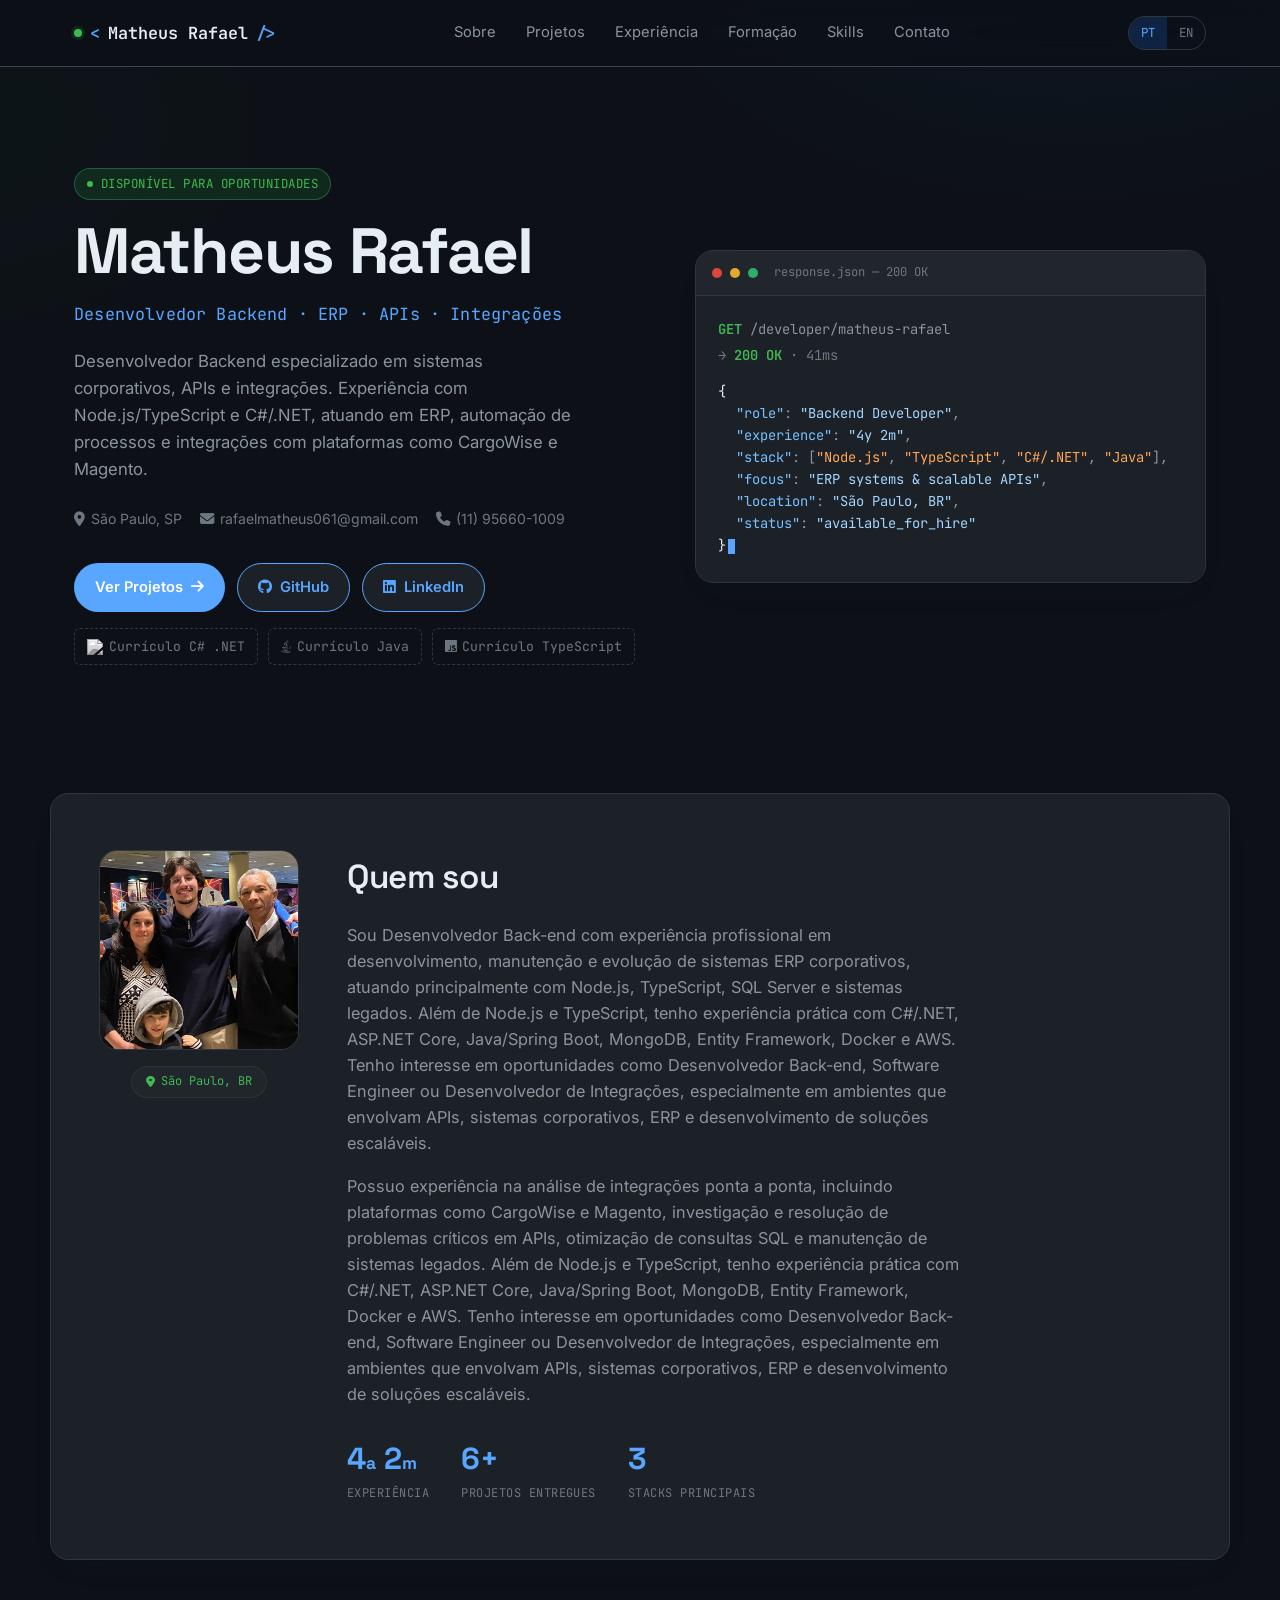
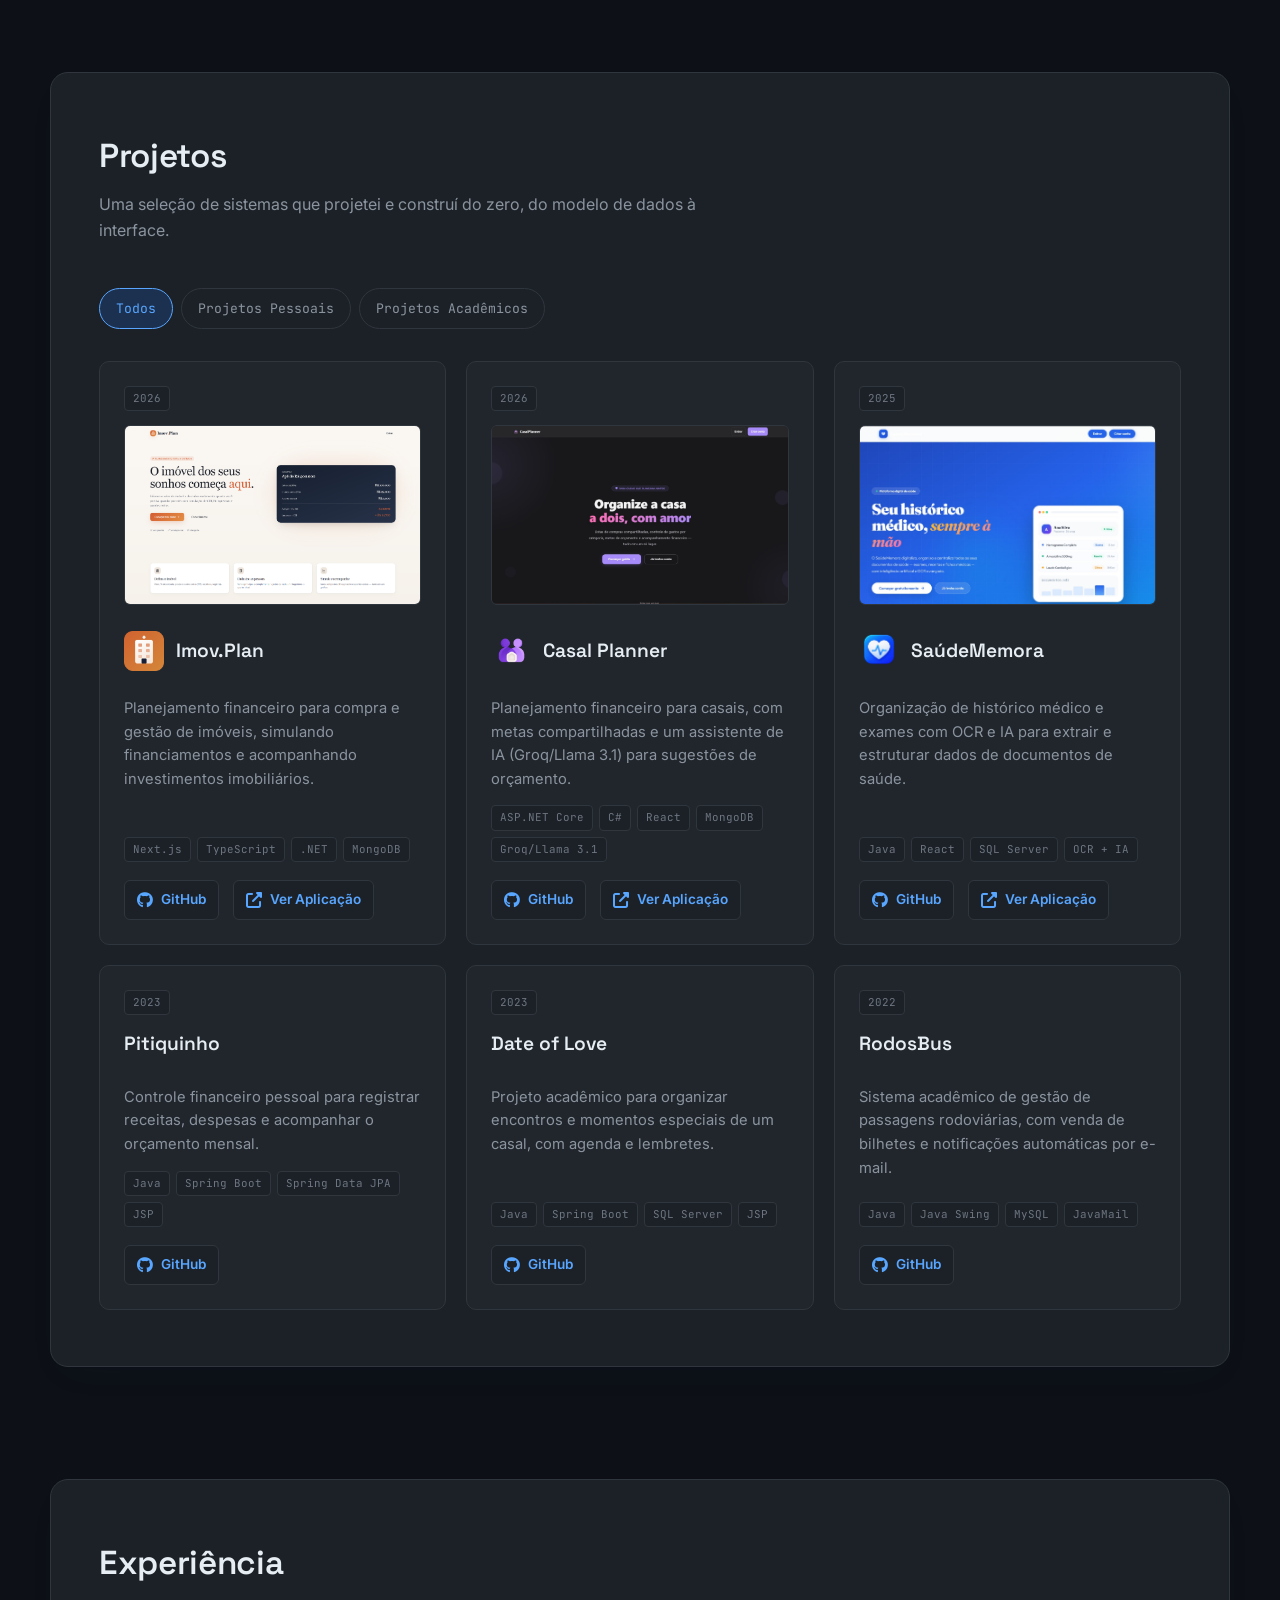
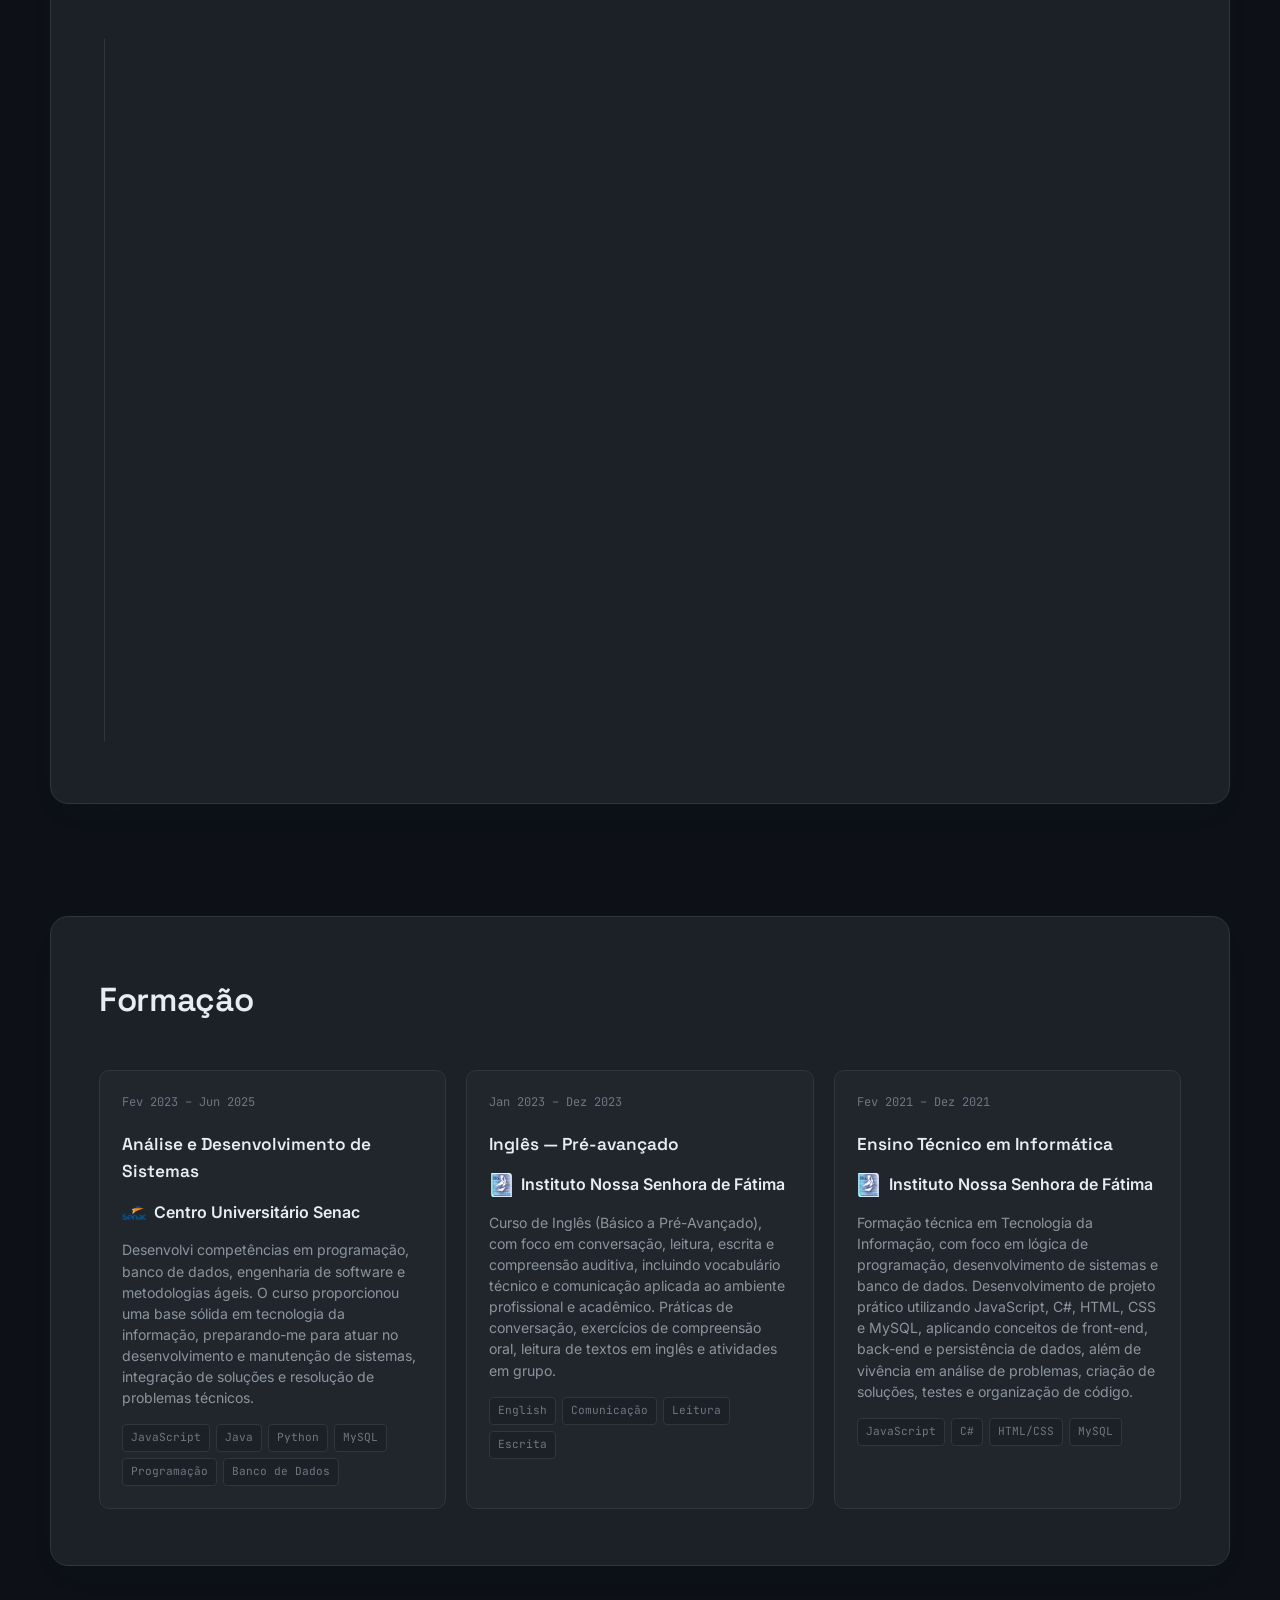
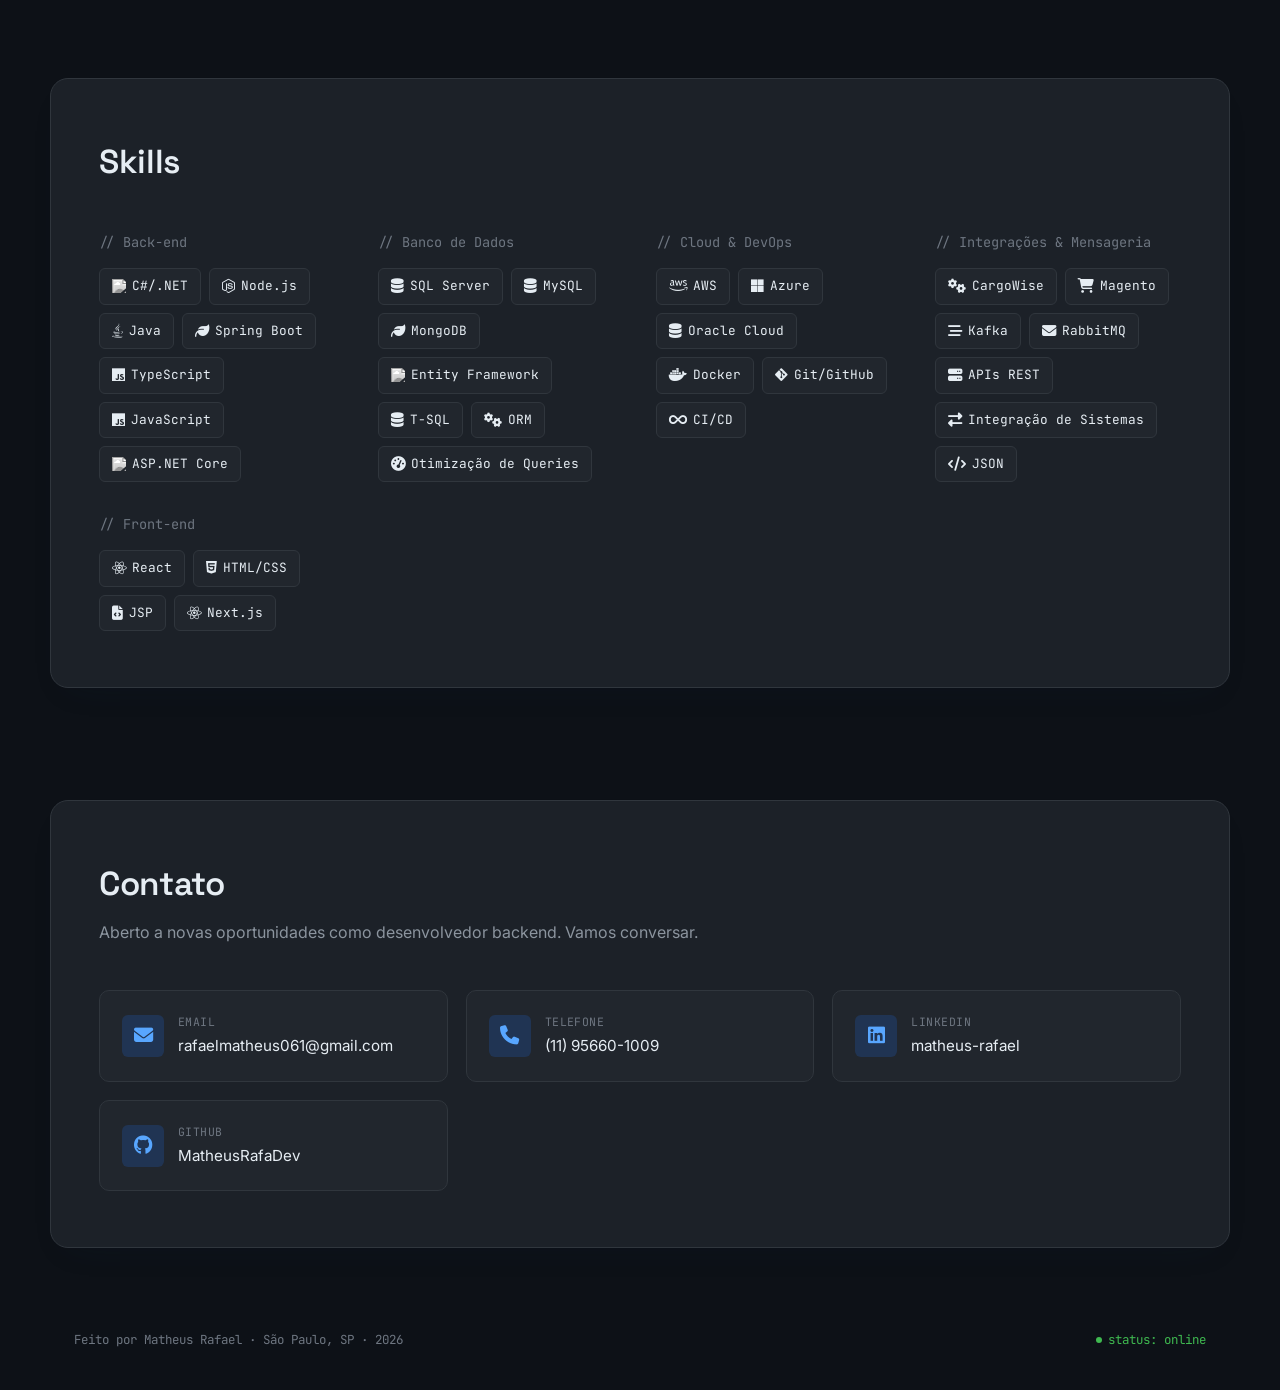
==== commit 0034feb0: "style: reposition avatar location tag below image and add map icon" ====
--- a/index.html
+++ b/index.html
@@ -112,9 +112,13 @@
 <section id="sobre">
   <div class="container">
     <div class="about-grid">
-      <div class="avatar-wrap reveal">
-        <img src="./assets/fotos/foto.png" alt="Foto de perfil de Matheus Rafael">
-        <span class="avatar-tag">São Paulo, BR</span>
+      <div class="avatar-container reveal">
+        <div class="avatar-wrap">
+          <img src="./assets/fotos/foto.png" alt="Foto de perfil de Matheus Rafael">
+        </div>
+        <div class="avatar-tag-wrap">
+          <span class="avatar-tag"><i class="fas fa-map-marker-alt"></i> São Paulo, BR</span>
+        </div>
       </div>
       <div class="about-text reveal">
         <h2 class="section-title" data-i18n="about.title" style="margin-bottom:18px;">Quem sou</h2>
--- a/style.css
+++ b/style.css
@@ -374,6 +374,12 @@
   gap: 48px;
   align-items: start;
 }
+.avatar-container {
+  display: flex;
+  flex-direction: column;
+  align-items: center;
+  gap: 16px;
+}
 .avatar-wrap {
   width: 200px; height: 200px;
   border-radius: var(--radius-lg);
@@ -383,11 +389,16 @@
   position: relative;
 }
 .avatar-wrap img { width: 100%; height: 100%; object-fit: cover; }
+.avatar-tag-wrap {
+  text-align: center;
+}
 .avatar-tag {
-  position: absolute; bottom: 10px; left: 10px;
-  font-family: var(--font-mono); font-size: 0.7rem;
-  background: rgba(13, 17, 23, 0.9); color: var(--green);
-  padding: 3px 8px; border-radius: 999px; border: 1px solid var(--green-dim);
+  display: inline-flex;
+  align-items: center;
+  gap: 6px;
+  font-family: var(--font-mono); font-size: 0.75rem;
+  background: var(--surface-2); color: var(--green);
+  padding: 5px 14px; border-radius: 999px; border: 1px solid var(--green-dim);
 }
 .about-text p { color: var(--text-dim); font-size: 1.02rem; margin-bottom: 16px; max-width: 62ch; }
 .about-stats { display: flex; gap: 32px; margin-top: 28px; flex-wrap: wrap; }
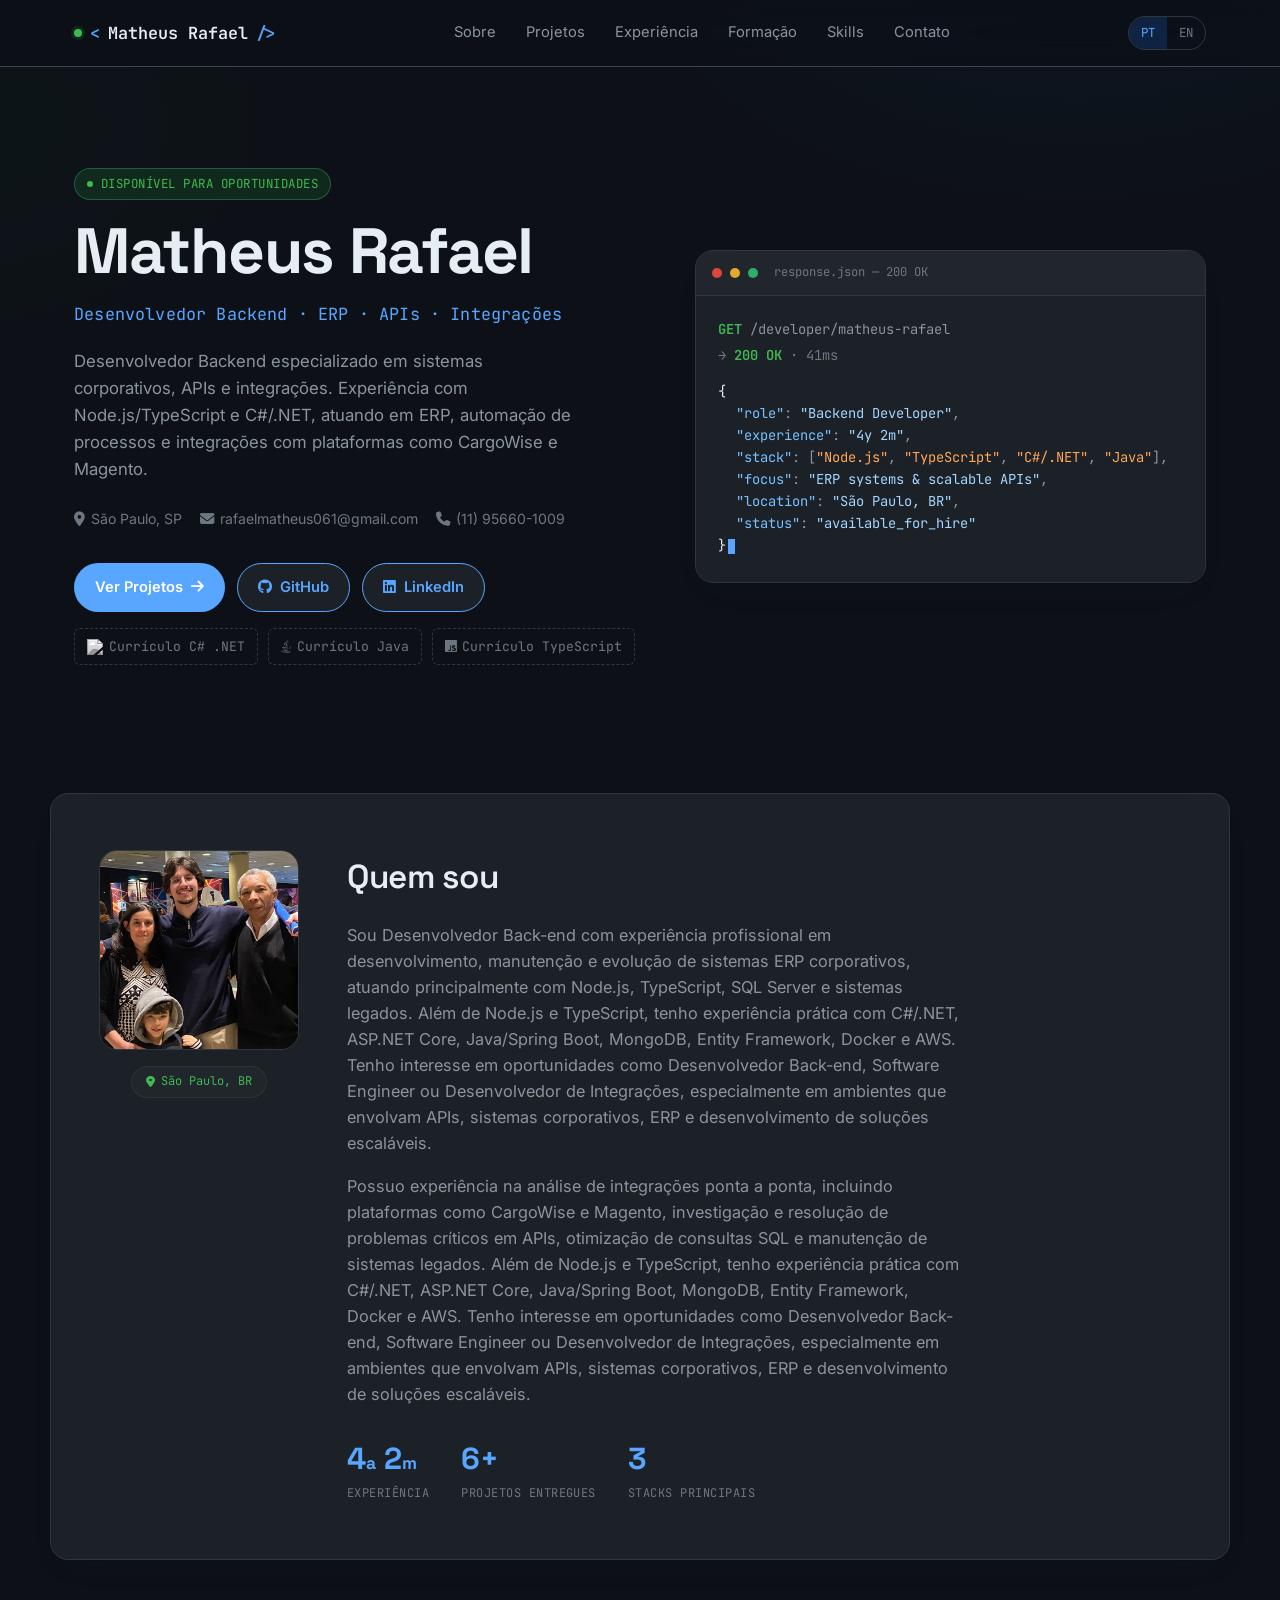
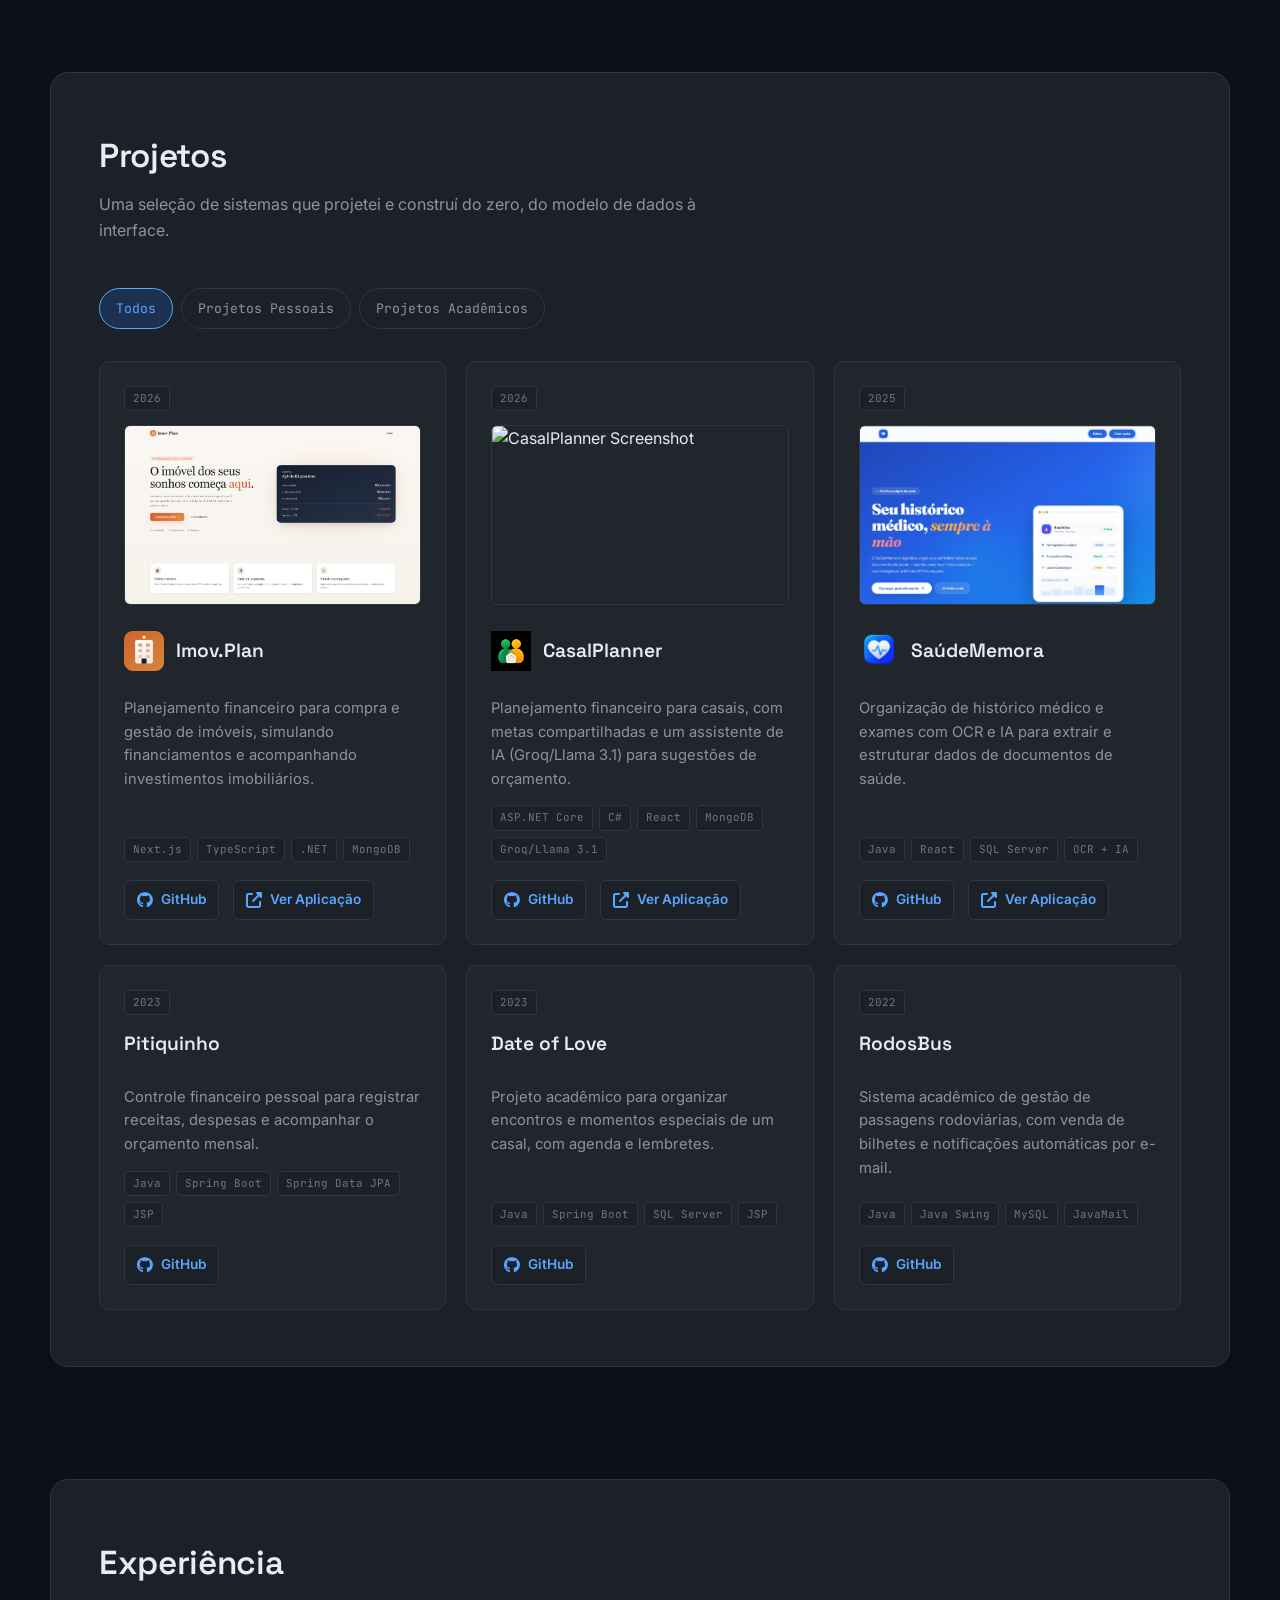
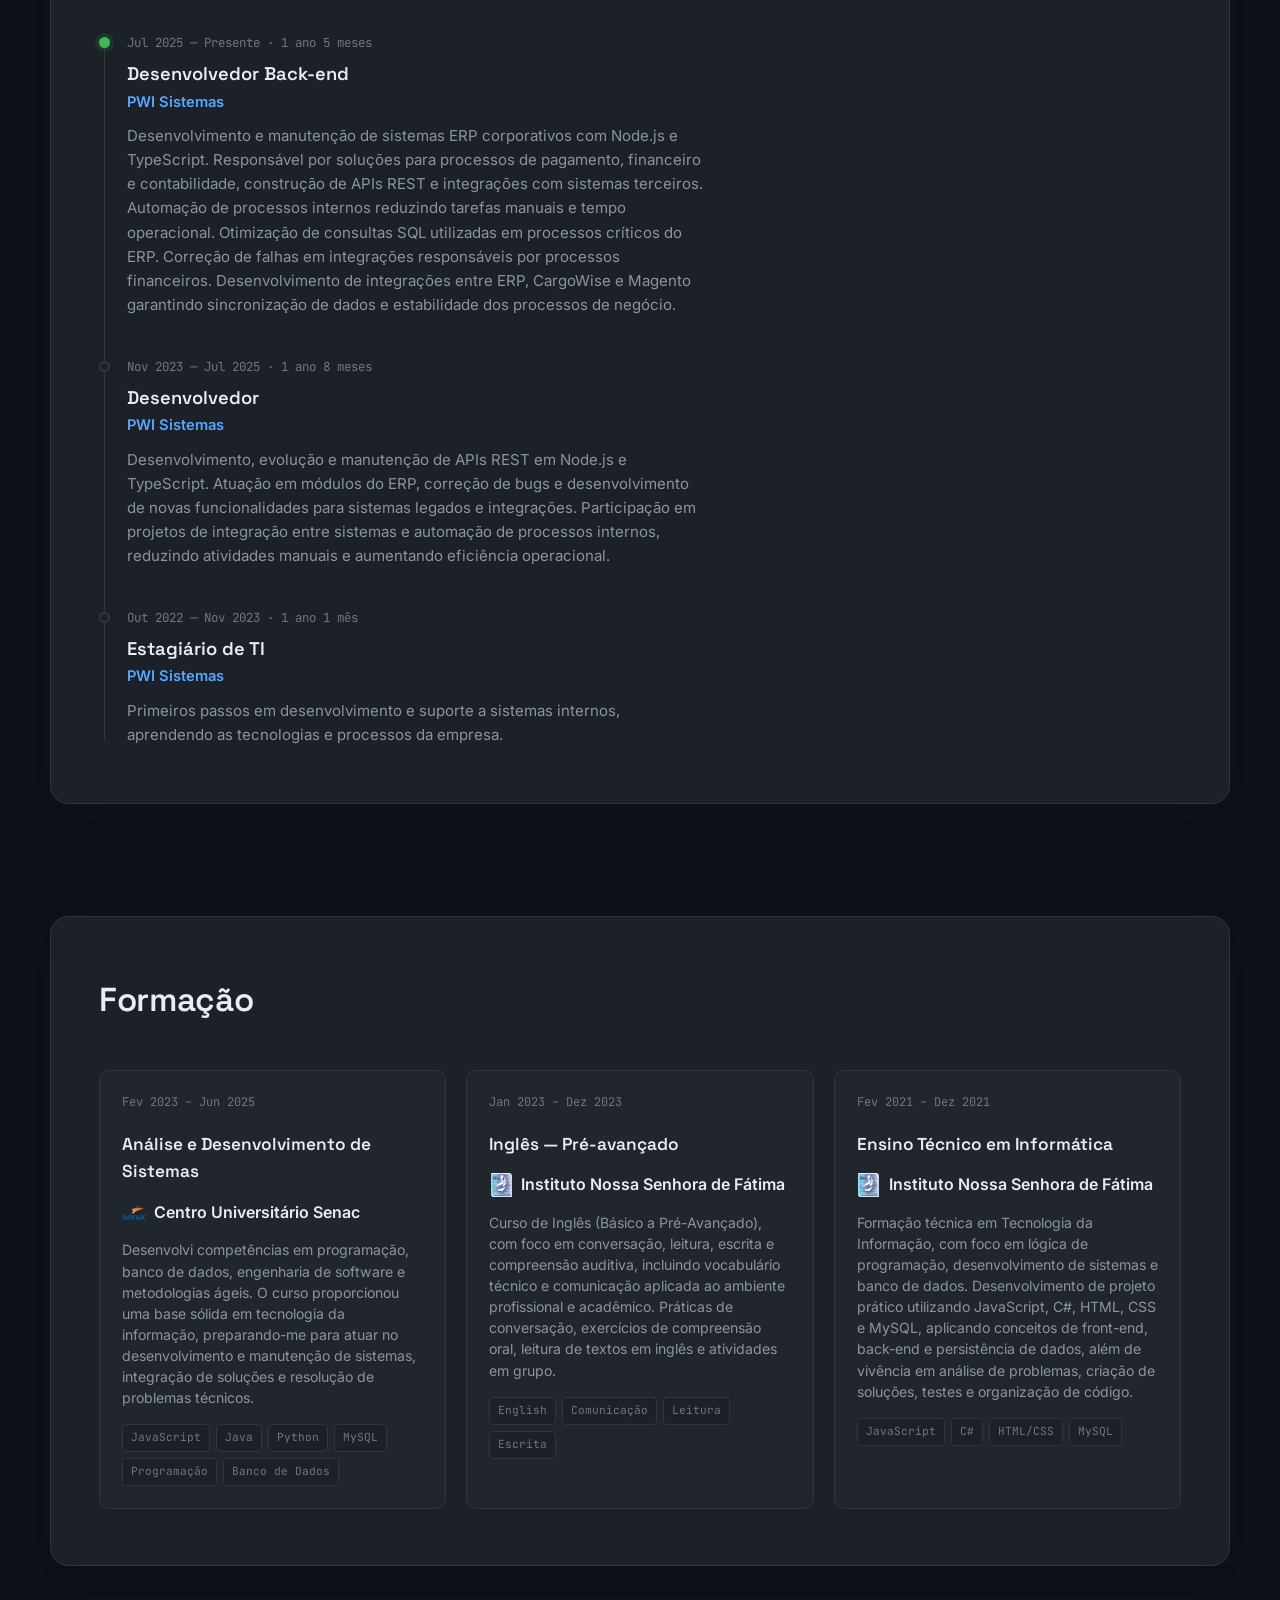
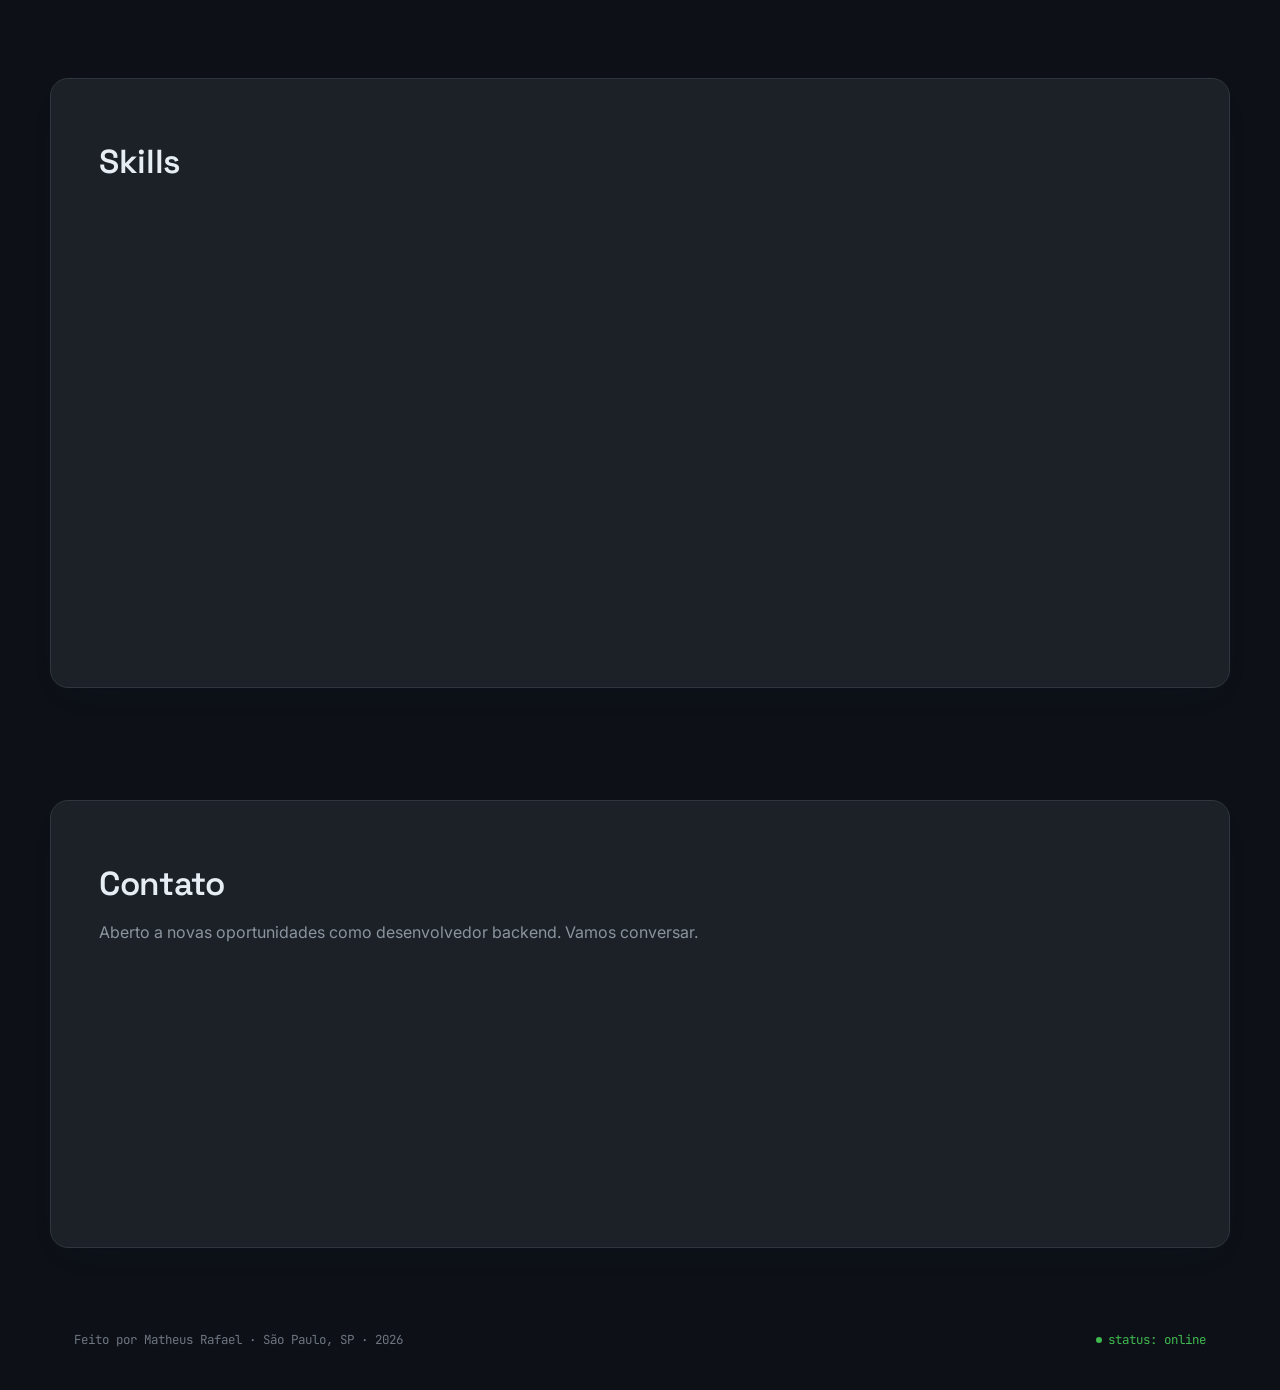
==== commit 14cc2fb0: "Refactor code structure for improved readability and maintainability" ====
--- a/index.html
+++ b/index.html
@@ -179,10 +179,10 @@
 
       <article class="project-card reveal" data-category="personal">
         <div class="card-top"><span class="tech-tag">2026</span></div>
-        <div class="project-screenshot"><img src="./assets/telas/casalplanner.jpg" alt="Casal Planner Screenshot"></div>
-        <div class="project-header">
-          <div class="project-logo"><img src="./assets/logos/logo_casalplanner.png" alt="Casal Planner Logo"></div>
-          <h3 class="project-name">Casal Planner</h3>
+        <div class="project-screenshot"><img src="./assets/telas/casalplanner.jpg" alt="CasalPlanner Screenshot"></div>
+        <div class="project-header">
+          <div class="project-logo"><img src="./assets/logos/logo_casalplanner.png" alt="CasalPlanner Logo"></div>
+          <h3 class="project-name">CasalPlanner</h3>
         </div>
         <p class="project-desc" data-i18n="projects.casalplanner">Planejamento financeiro para casais, com metas compartilhadas e um assistente de IA (Groq/Llama 3.1) para sugestões de orçamento.</p>
         <div class="tech-tags">
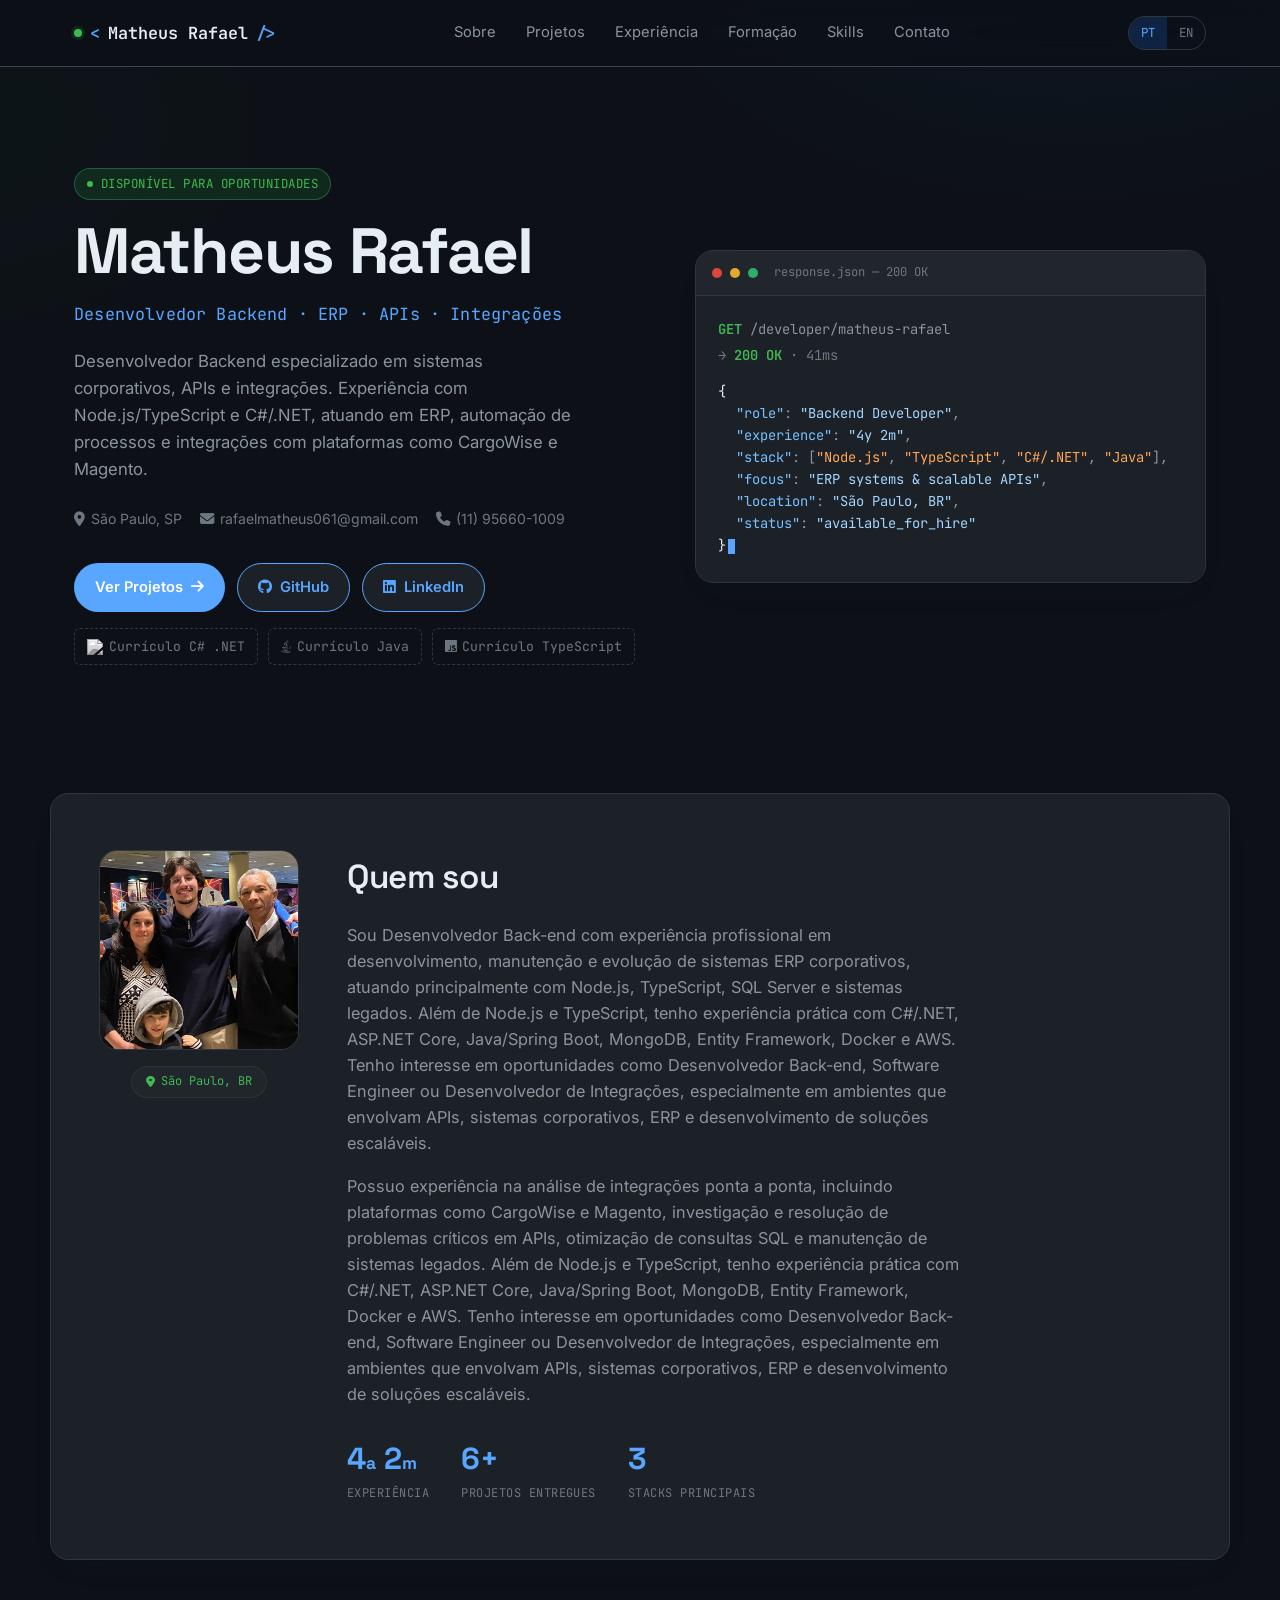
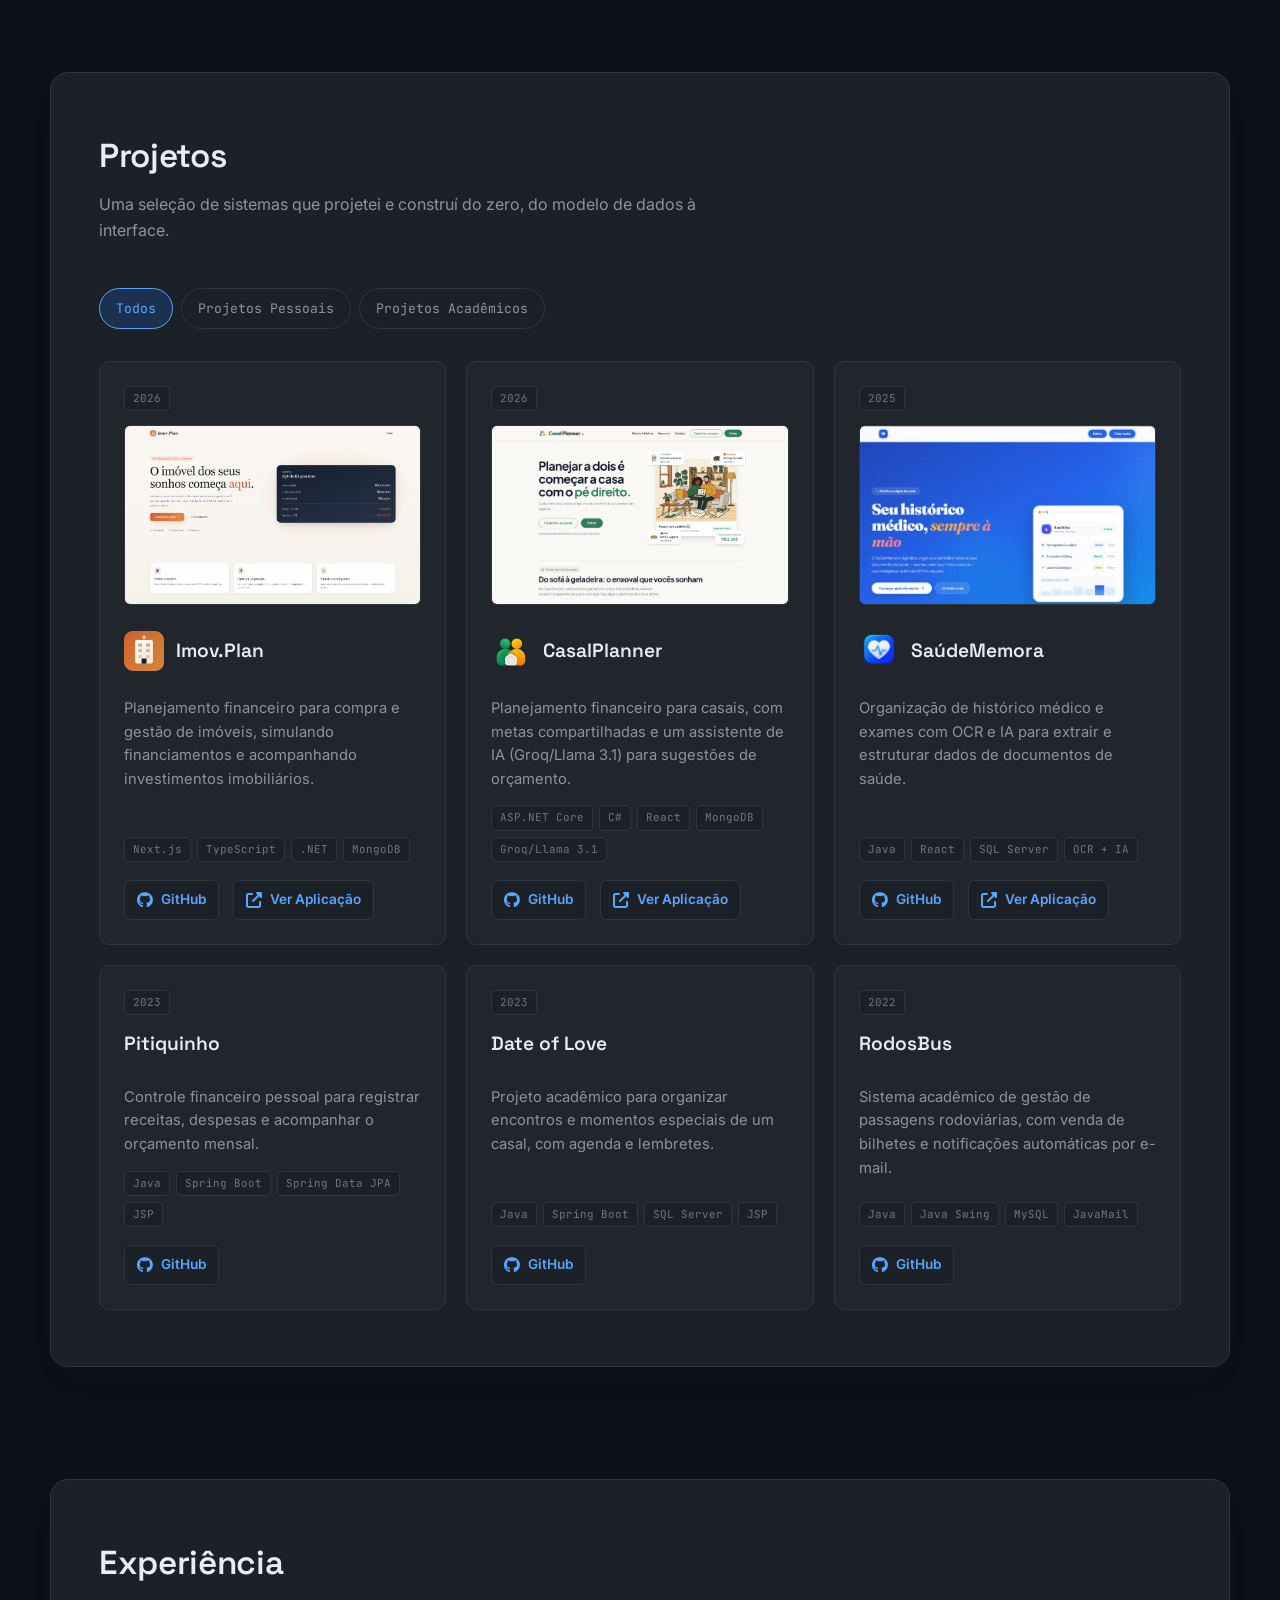
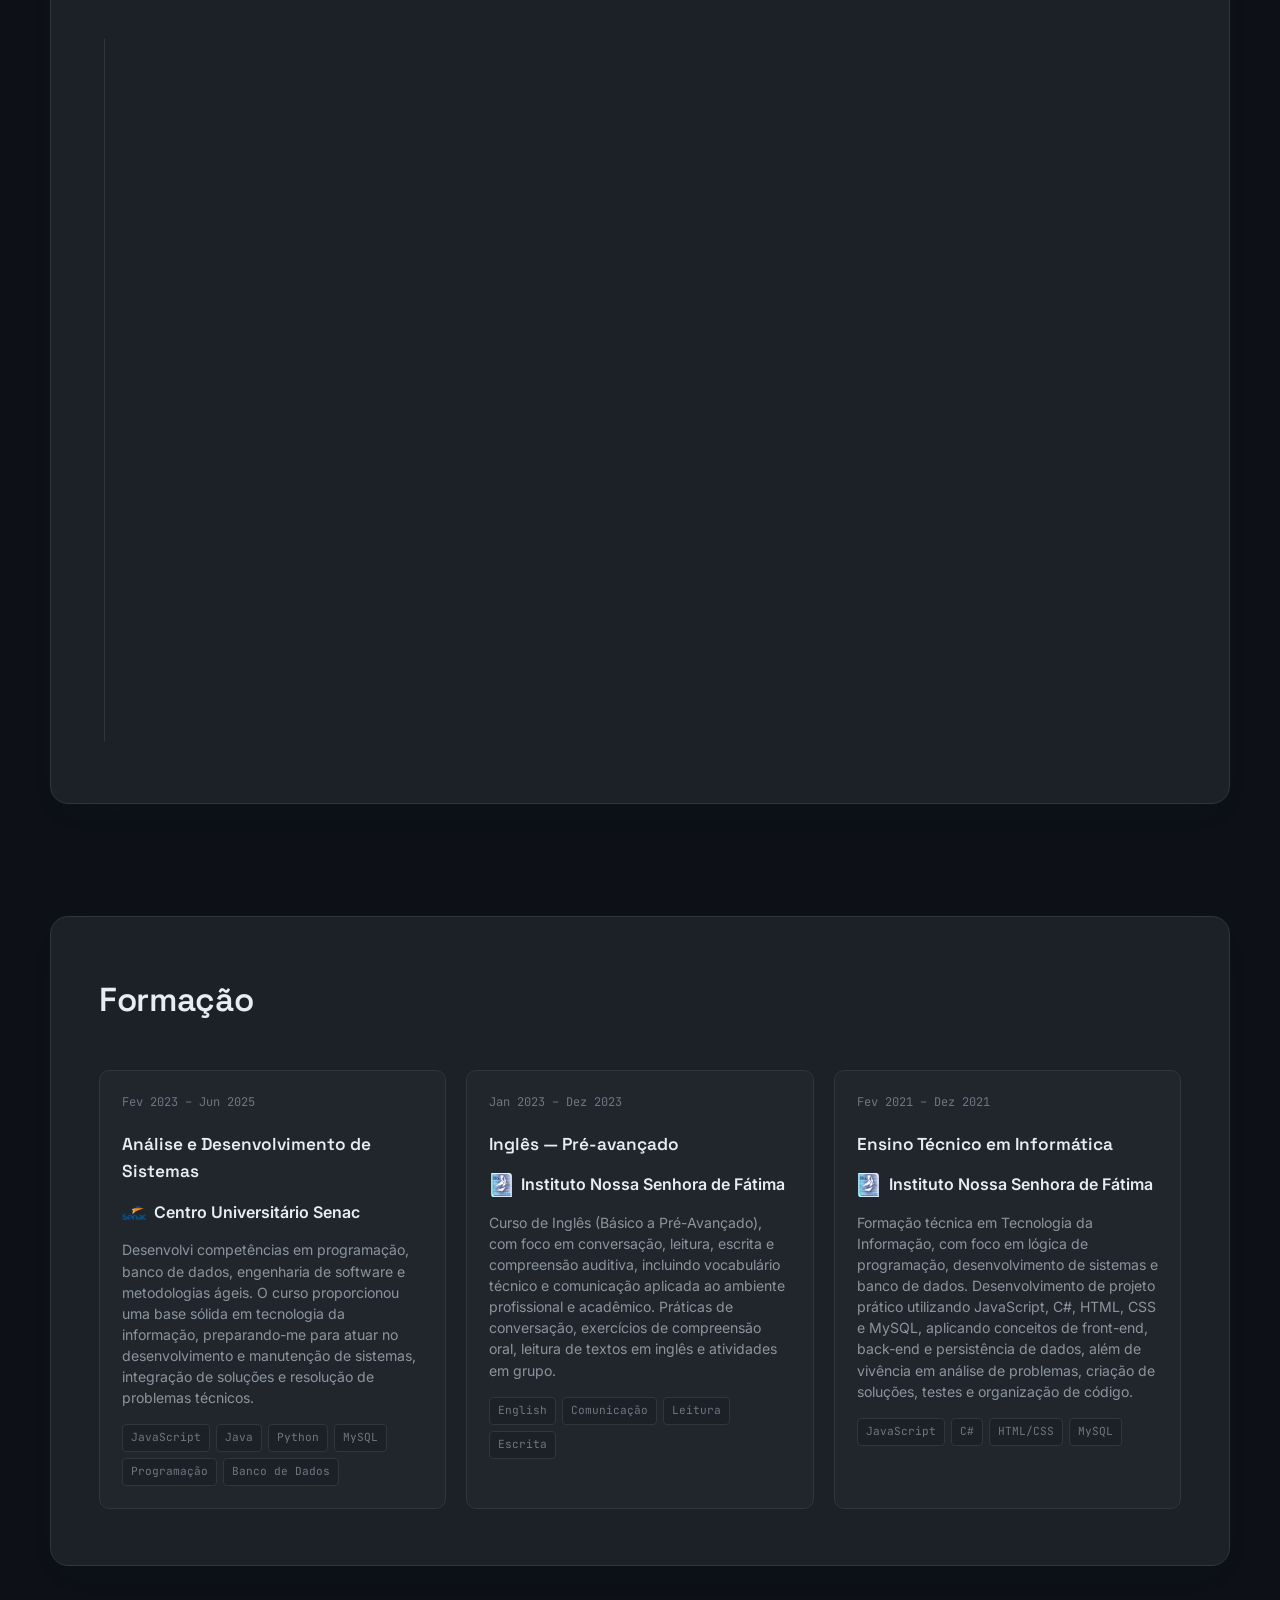
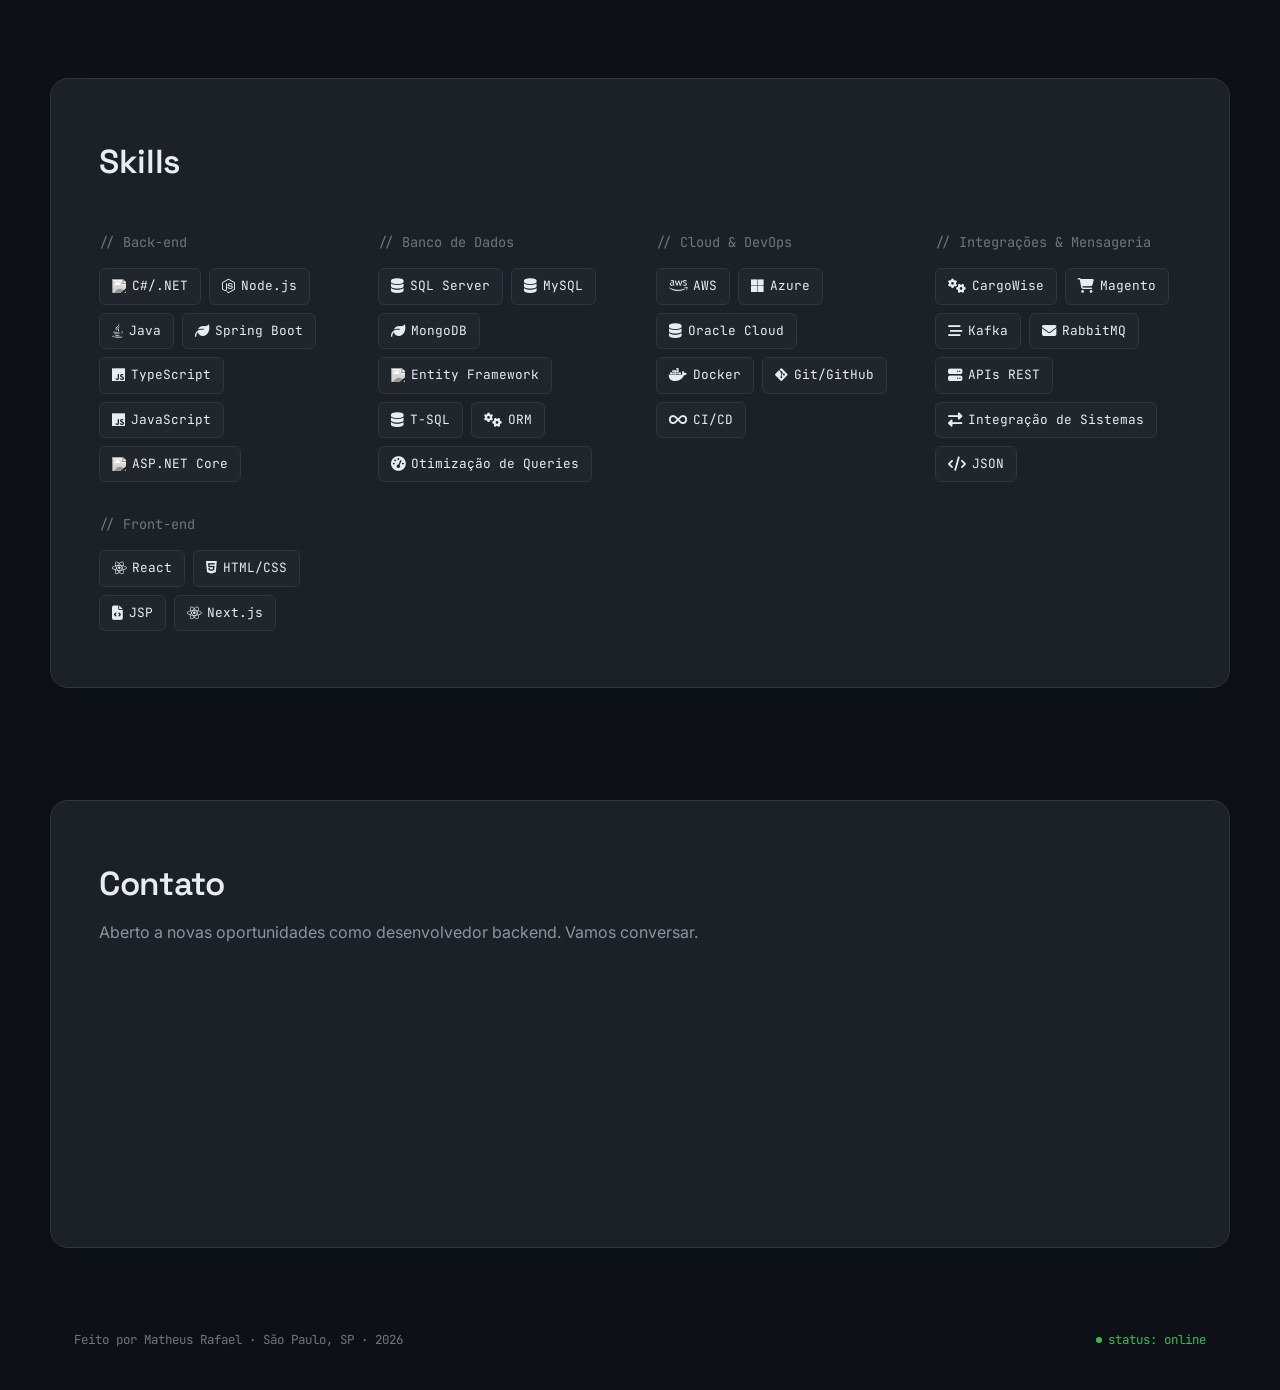
==== commit 0b5ce367: "fix: update CasalPlanner screenshot file extension from .jpg to .png" ====
--- a/index.html
+++ b/index.html
@@ -179,7 +179,7 @@
 
       <article class="project-card reveal" data-category="personal">
         <div class="card-top"><span class="tech-tag">2026</span></div>
-        <div class="project-screenshot"><img src="./assets/telas/casalplanner.jpg" alt="CasalPlanner Screenshot"></div>
+        <div class="project-screenshot"><img src="./assets/telas/casalplanner.png" alt="CasalPlanner Screenshot"></div>
         <div class="project-header">
           <div class="project-logo"><img src="./assets/logos/logo_casalplanner.png" alt="CasalPlanner Logo"></div>
           <h3 class="project-name">CasalPlanner</h3>
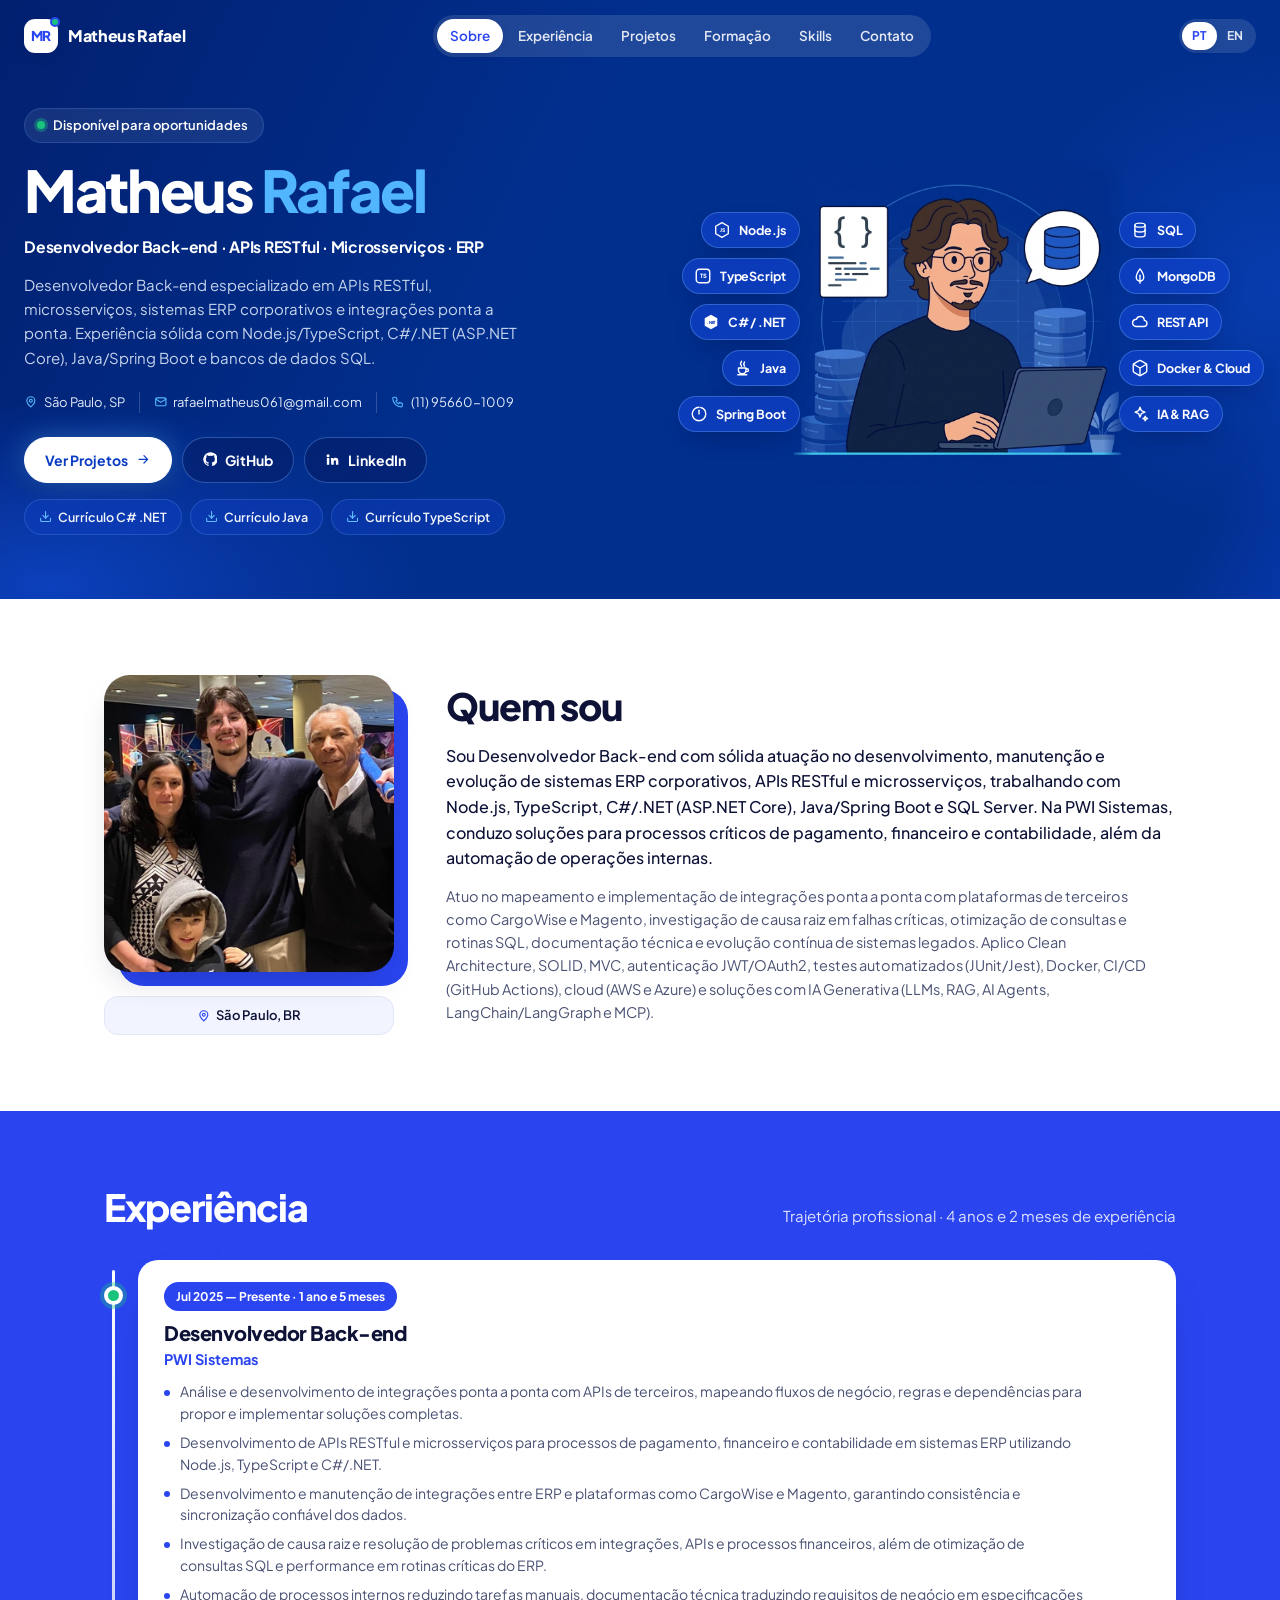
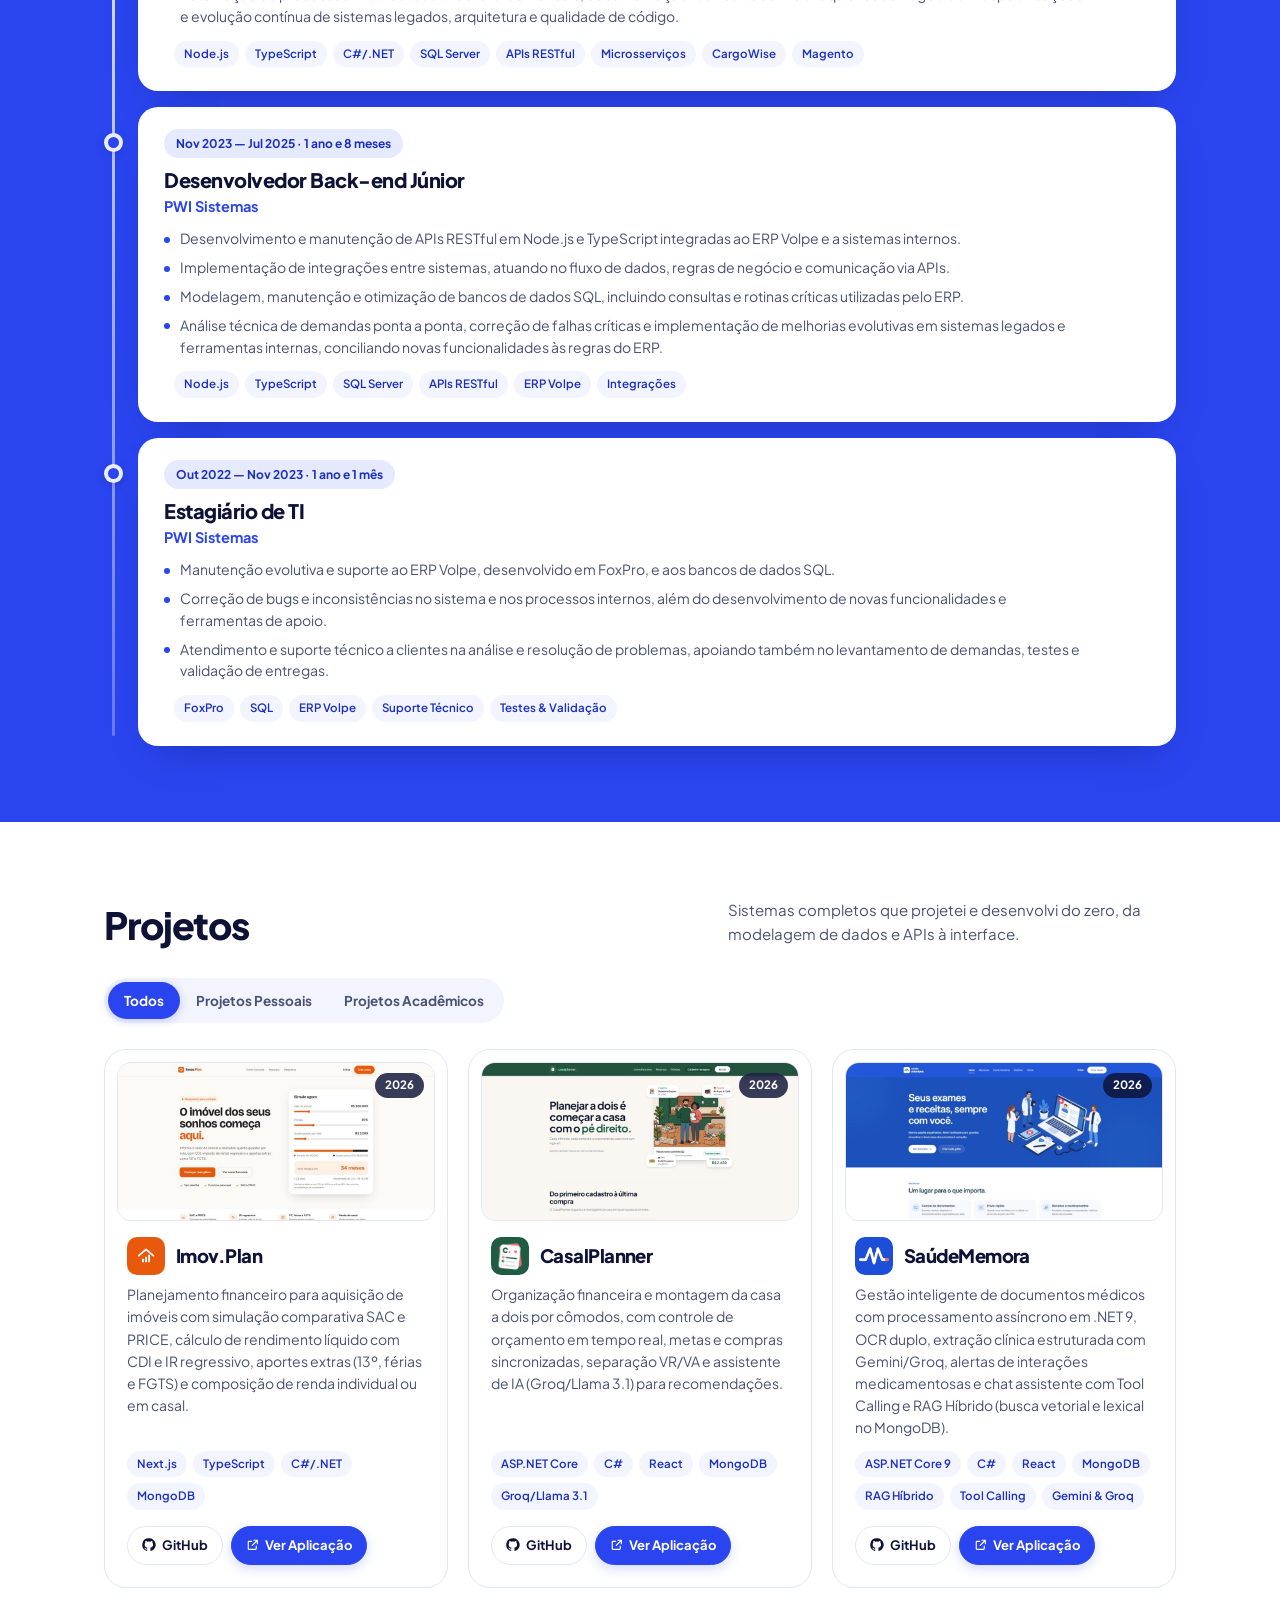
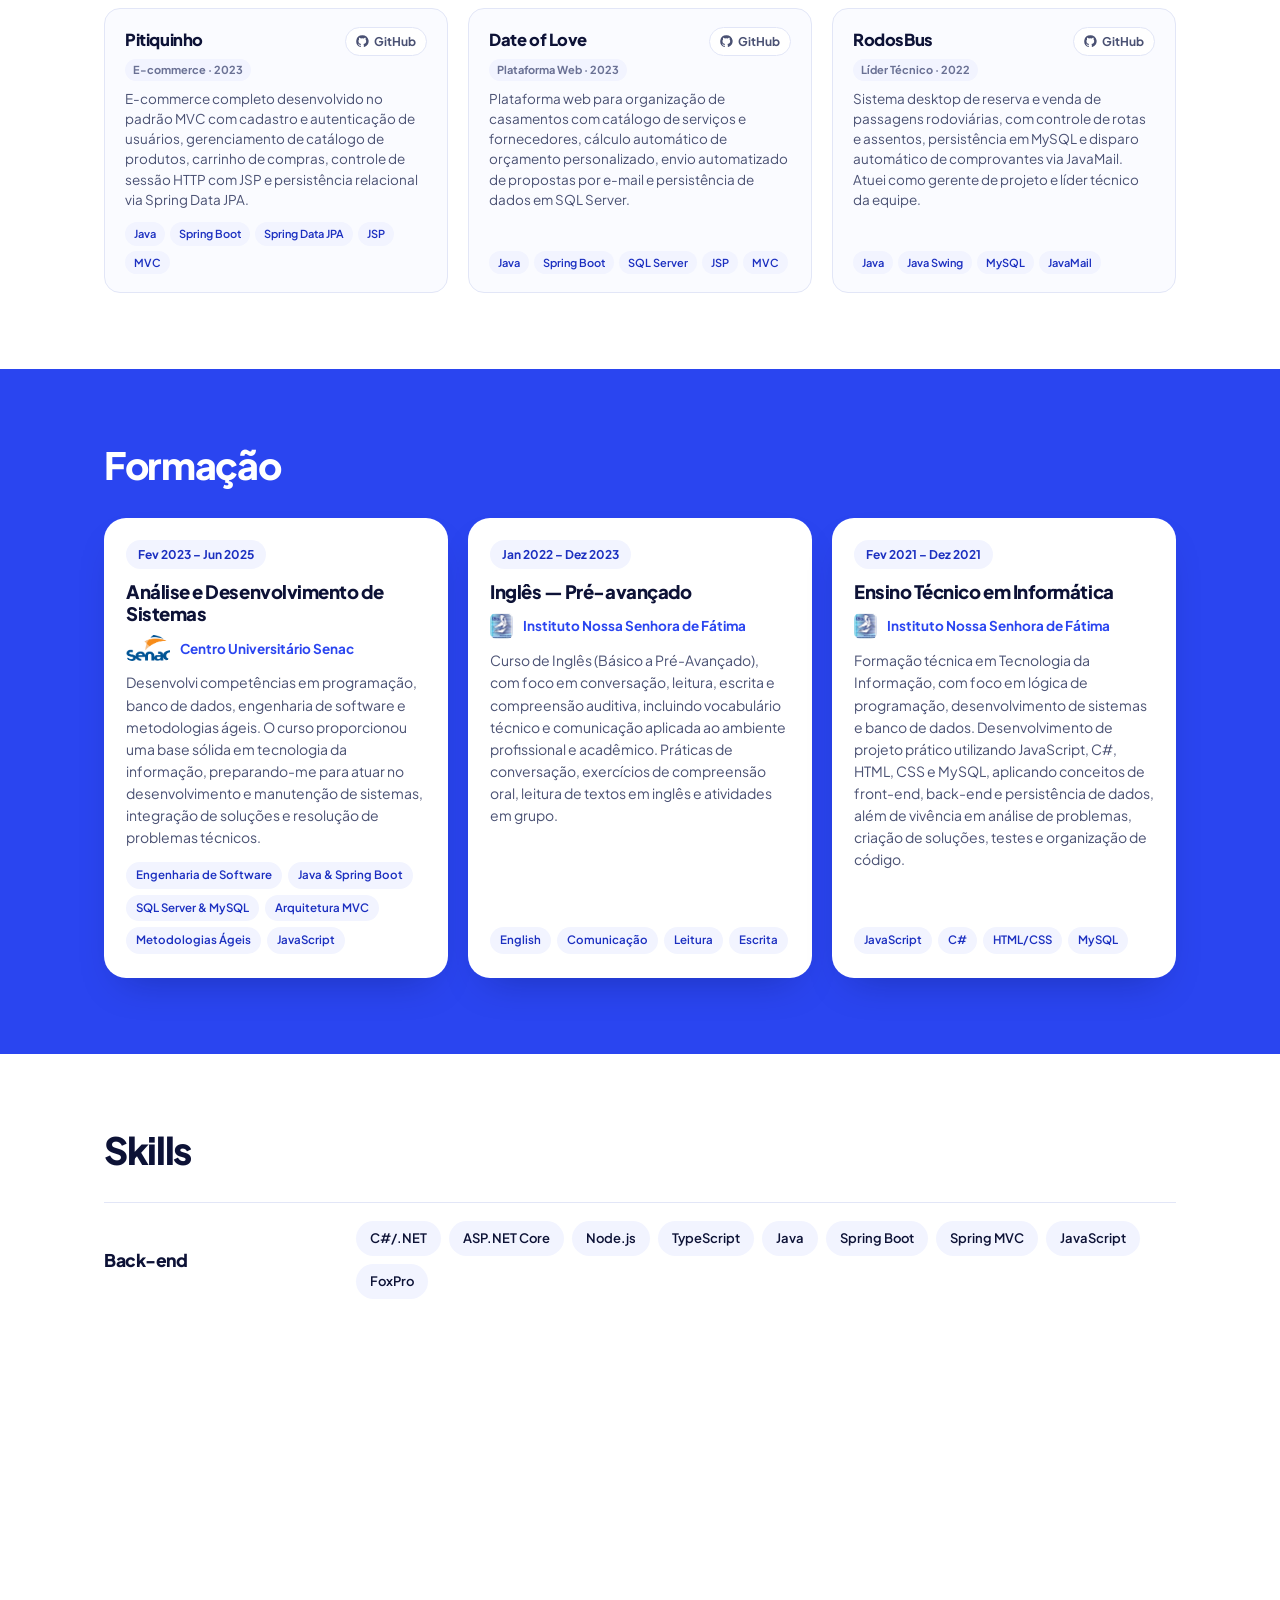
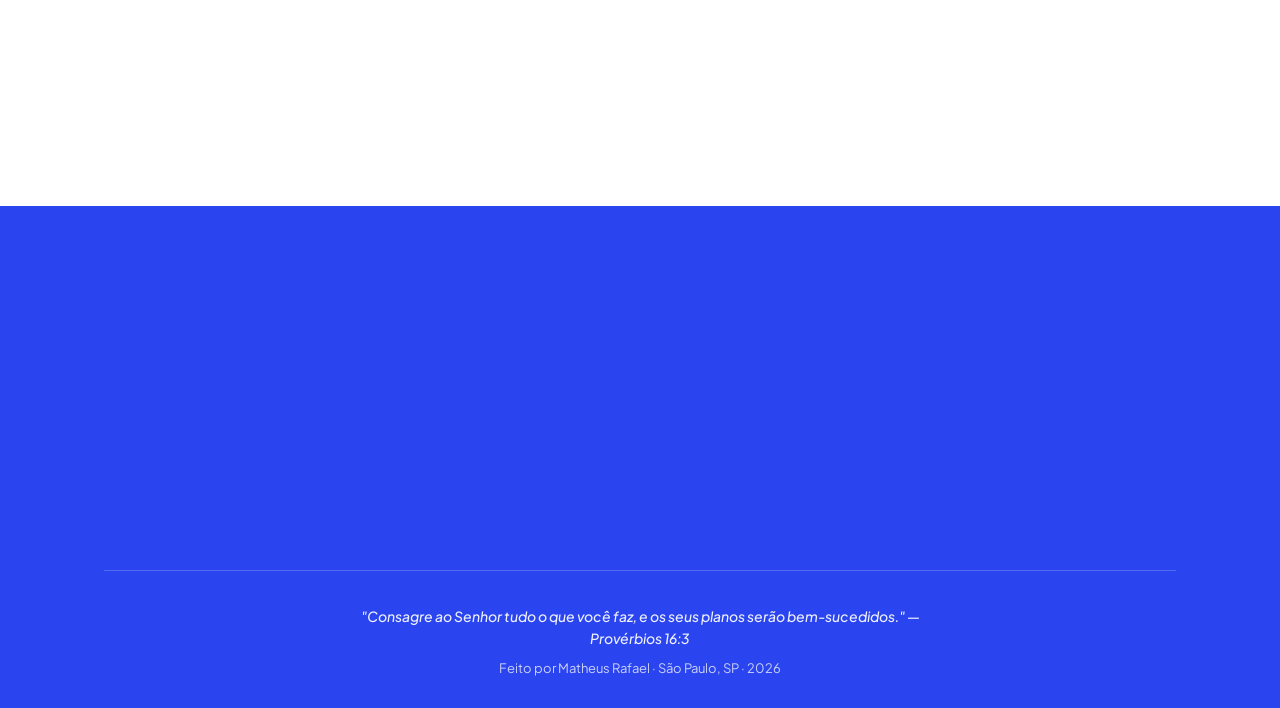
==== commit bf0d316e: "feat: redesign portfolio hero, layout, animations, content, and favicons" ====
--- a/index.html
+++ b/index.html
@@ -1,434 +1,635 @@
 <!DOCTYPE html>
 <html lang="pt-BR">
 <head>
-<meta charset="UTF-8">
-<meta name="viewport" content="width=device-width, initial-scale=1.0">
-<title>Matheus Rafael · Desenvolvedor Backend</title>
-<meta name="description" content="Matheus Rafael — Desenvolvedor Backend especializado em Node.js/TypeScript, C#/.NET e Java. ERP corporativo e APIs escaláveis.">
-<meta name="theme-color" content="#0D1117">
-
-<link rel="icon" href="favicon.svg" type="image/svg+xml">
-<link rel="icon" href="favicon-32.png" sizes="32x32" type="image/png">
-<link rel="icon" href="favicon-16.png" sizes="16x16" type="image/png">
-<link rel="apple-touch-icon" href="apple-touch-icon.png">
-<link rel="manifest" href="site.webmanifest">
-
-<link rel="stylesheet" href="style.css">
-<link rel="stylesheet" href="https://cdnjs.cloudflare.com/ajax/libs/font-awesome/6.4.0/css/all.min.css">
+  <meta charset="UTF-8">
+  <meta name="viewport" content="width=device-width, initial-scale=1.0">
+  <title>Matheus Rafael · Desenvolvedor Back-end</title>
+  <meta name="description" content="Matheus Rafael — Desenvolvedor Back-end especializado em APIs RESTful, microsserviços, sistemas ERP corporativos e integrações ponta a ponta. Experiência com Node.js/TypeScript, C#/.NET (ASP.NET Core), Java/Spring Boot e SQL Server.">
+  <meta name="theme-color" content="#2A45F0">
+
+  <link rel="icon" href="favicon.svg?v=3" type="image/svg+xml">
+  <link rel="icon" href="favicon.ico?v=3" sizes="any">
+  <link rel="icon" href="favicon-32.png?v=3" sizes="32x32" type="image/png">
+  <link rel="icon" href="favicon-16.png?v=3" sizes="16x16" type="image/png">
+  <link rel="apple-touch-icon" href="apple-touch-icon.png?v=3">
+  <link rel="manifest" href="site.webmanifest?v=3">
+
+  <link rel="preconnect" href="https://fonts.googleapis.com">
+  <link rel="preconnect" href="https://fonts.gstatic.com" crossorigin>
+  <link rel="stylesheet" href="https://fonts.googleapis.com/css2?family=Plus+Jakarta+Sans:wght@400;500;600;700;800&family=JetBrains+Mono:wght@400;500;600&display=swap">
+  <link rel="stylesheet" href="style.css">
 </head>
 <body>
 
-<!-- ============ NAV ============ -->
-<nav class="nav">
-  <div class="nav-inner">
-    <a href="#top" class="logo"><span class="status-dot" aria-hidden="true"></span><span class="bracket">&lt;</span>Matheus Rafael<span class="bracket">/&gt;</span></a>
-
-    <ul class="nav-links" role="menubar">
-      <li><a href="#sobre" data-i18n="nav.about">Sobre</a></li>
-      <li><a href="#projetos" data-i18n="nav.projects">Projetos</a></li>
-      <li><a href="#experiencia" data-i18n="nav.experience">Experiência</a></li>
-      <li><a href="#formacao" data-i18n="nav.education">Formação</a></li>
-      <li><a href="#skills" data-i18n="nav.skills">Skills</a></li>
-      <li><a href="#contato" data-i18n="nav.contact">Contato</a></li>
-    </ul>
-
-    <div class="nav-right">
-      <div class="lang-toggle" role="group" aria-label="Idioma / Language">
-        <button type="button" data-lang="pt" class="active" aria-pressed="true">PT</button>
-        <button type="button" data-lang="en" aria-pressed="false">EN</button>
-      </div>
-      <button class="hamburger" id="hamburger" aria-label="Abrir menu" aria-expanded="false" aria-controls="mobileMenu">
-        <span></span><span></span><span></span>
-      </button>
+  <!-- ================= HERO ================= -->
+  <header class="hero" id="top">
+    <div class="topbar" id="siteHeader">
+      <nav class="nav" aria-label="Navegação principal">
+        <a class="logo" href="#top" aria-label="Matheus Rafael - Início">
+          <span>MR<i></i></span>
+          Matheus Rafael
+        </a>
+
+        <div class="links" role="menubar">
+          <a href="#sobre" class="on" data-i18n="nav.about">Sobre</a>
+          <a href="#experiencia" data-i18n="nav.experience">Experiência</a>
+          <a href="#projetos" data-i18n="nav.projects">Projetos</a>
+          <a href="#formacao" data-i18n="nav.education">Formação</a>
+          <a href="#skills" data-i18n="nav.skills">Skills</a>
+          <a href="#contato" data-i18n="nav.contact">Contato</a>
+        </div>
+
+        <div class="nav-r">
+          <div class="lang" role="group" aria-label="Idioma / Language">
+            <button type="button" data-lang="pt" class="active" aria-pressed="true">PT</button>
+            <button type="button" data-lang="en" aria-pressed="false">EN</button>
+          </div>
+          <button class="burger" id="hamburger" aria-label="Abrir menu" aria-expanded="false" aria-controls="mobileNav">
+            <s></s><s></s><s></s>
+          </button>
+        </div>
+      </nav>
+
+      <!-- Menu mobile drawer -->
+      <div class="mobile-nav" id="mobileNav">
+        <a href="#sobre" data-i18n="nav.about">Sobre</a>
+        <a href="#experiencia" data-i18n="nav.experience">Experiência</a>
+        <a href="#projetos" data-i18n="nav.projects">Projetos</a>
+        <a href="#formacao" data-i18n="nav.education">Formação</a>
+        <a href="#skills" data-i18n="nav.skills">Skills</a>
+        <a href="#contato" data-i18n="nav.contact">Contato</a>
+      </div>
     </div>
-  </div>
-</nav>
-
-<div class="mobile-menu" id="mobileMenu">
-  <a href="#sobre" data-i18n="nav.about">Sobre</a>
-  <a href="#projetos" data-i18n="nav.projects">Projetos</a>
-  <a href="#experiencia" data-i18n="nav.experience">Experiência</a>
-  <a href="#formacao" data-i18n="nav.education">Formação</a>
-  <a href="#skills" data-i18n="nav.skills">Skills</a>
-  <a href="#contato" data-i18n="nav.contact">Contato</a>
-</div>
-
-<main id="top">
-
-<!-- ============ HERO ============ -->
-<header class="hero">
-  <div class="container hero-grid">
-    <div>
-      <span class="route" style="color:var(--green); background:var(--green-dim); border-color:rgba(62,213,152,0.3);">
-        <span class="dot" style="background:var(--green);"></span>
-        <span data-i18n="hero.badge">Disponível para oportunidades</span>
-      </span>
-
-      <h1 class="hero-title">Matheus Rafael</h1>
-      <p class="hero-role" id="hero-role">Desenvolvedor Backend · ERP · APIs · Integrações</p>
-      <p class="hero-bio" data-i18n="hero.bio">Desenvolvedor Backend especializado em sistemas corporativos, APIs e integrações. Experiência com Node.js/TypeScript e C#/.NET, atuando em ERP, automação de processos e integrações com plataformas como CargoWise e Magento.</p>
-
-      <div class="hero-meta">
-        <span><i class="fas fa-map-marker-alt"></i> <span data-i18n="hero.location">São Paulo, SP</span></span>
-        <a href="mailto:rafaelmatheus061@gmail.com"><i class="fas fa-envelope"></i> rafaelmatheus061@gmail.com</a>
-        <a href="tel:+5511956601009"><i class="fas fa-phone"></i> (11) 95660-1009</a>
-      </div>
-
-      <div class="hero-cta">
-        <a href="#projetos" class="btn btn-primary"><span data-i18n="hero.ctaProjects">Ver Projetos</span> <i class="fas fa-arrow-right"></i></a>
-        <a href="https://github.com/MatheusRafaDev" target="_blank" rel="noopener" class="btn btn-outline"><i class="fab fa-github"></i> GitHub</a>
-        <a href="https://www.linkedin.com/in/matheus-rafael-50a676219/" target="_blank" rel="noopener" class="btn btn-outline"><i class="fab fa-linkedin"></i> LinkedIn</a>
-      </div>
-
-      <div class="resume-row">
-        <a href="./assets/curriculos/CSHARP.pdf" download><img src="https://raw.githubusercontent.com/dotnet/vscode-csharp/main/images/csharpIcon.png" alt="C#" style="width:16px;height:16px;"> <span data-i18n="hero.cvCsharp">Currículo C# .NET</span></a>
-        <a href="./assets/curriculos/JAVA.pdf" download><i class="fab fa-java"></i> <span data-i18n="hero.cvJava">Currículo Java</span></a>
-         <a href="./assets/curriculos/TYPESCRIPT.pdf" download><i class="fab fa-js"></i> <span data-i18n="hero.cvTypescript">Currículo TypeScript</span></a>
+
+    <div class="wrap">
+      <div class="hero-g">
+        <div class="l">
+          <span class="badge">
+            <i></i><span data-i18n="hero.badge">Disponível para oportunidades</span>
+          </span>
+
+          <h1 class="name">Matheus <span>Rafael</span></h1>
+          <p class="role" data-i18n="hero.role">Desenvolvedor Back-end · APIs RESTful · Microsserviços · ERP</p>
+          <p class="bio" data-i18n="hero.bio">Desenvolvedor Back-end especializado em APIs RESTful, microsserviços, sistemas ERP corporativos e integrações ponta a ponta. Experiência sólida com Node.js/TypeScript, C#/.NET (ASP.NET Core), Java/Spring Boot e bancos de dados SQL.</p>
+
+          <div class="meta">
+            <span>
+              <svg class="ico" viewBox="0 0 24 24" aria-hidden="true"><path d="M12 21s-7-6.2-7-11a7 7 0 1 1 14 0c0 4.8-7 11-7 11z"></path><circle cx="12" cy="10" r="2.5"></circle></svg>
+              <span data-i18n="hero.location">São Paulo, SP</span>
+            </span>
+            <a href="mailto:rafaelmatheus061@gmail.com">
+              <svg class="ico" viewBox="0 0 24 24" aria-hidden="true"><rect x="3" y="5" width="18" height="14" rx="2"></rect><path d="M3 7l9 6 9-6"></path></svg>
+              rafaelmatheus061@gmail.com
+            </a>
+            <a href="tel:+5511956601009">
+              <svg class="ico" viewBox="0 0 24 24" aria-hidden="true"><path d="M5 4h4l2 5-2.5 1.5a11 11 0 0 0 5 5L15 13l5 2v4a2 2 0 0 1-2 2A16 16 0 0 1 3 6a2 2 0 0 1 2-2z"></path></svg>
+              (11) 95660-1009
+            </a>
+          </div>
+
+          <div class="cta">
+            <a class="btn p" href="#projetos">
+              <span data-i18n="hero.ctaProjects">Ver Projetos</span>
+              <svg class="ico" viewBox="0 0 24 24" aria-hidden="true"><path d="M5 12h14M13 6l6 6-6 6"></path></svg>
+            </a>
+            <a class="btn" href="https://github.com/MatheusRafaDev" target="_blank" rel="noopener">
+              <svg class="ico f" viewBox="0 0 24 24" aria-hidden="true"><path d="M12 .5a11.5 11.5 0 0 0-3.64 22.41c.58.1.79-.25.79-.56v-2c-3.2.7-3.88-1.37-3.88-1.37-.52-1.33-1.28-1.69-1.28-1.69-1.04-.71.08-.7.08-.7 1.16.08 1.77 1.19 1.77 1.19 1.03 1.77 2.7 1.26 3.36.96.1-.75.4-1.26.73-1.55-2.55-.29-5.24-1.28-5.24-5.69 0-1.26.45-2.29 1.19-3.1-.12-.29-.52-1.46.11-3.05 0 0 .97-.31 3.18 1.18a11 11 0 0 1 5.78 0c2.2-1.49 3.17-1.18 3.17-1.18.63 1.59.23 2.76.11 3.05.74.81 1.19 1.84 1.19 3.1 0 4.42-2.7 5.39-5.26 5.68.41.36.78 1.06.78 2.14v3.17c0 .31.21.67.8.56A11.5 11.5 0 0 0 12 .5z"></path></svg>
+              GitHub
+            </a>
+            <a class="btn" href="https://www.linkedin.com/in/matheus-rafael-50a676219/" target="_blank" rel="noopener">
+              <svg class="ico f" viewBox="0 0 24 24" aria-hidden="true"><path d="M4.98 3.5a2.5 2.5 0 1 1 0 5 2.5 2.5 0 0 1 0-5zM3 9.75h4V21H3zM9.5 9.75h3.8v1.6h.06c.53-1 1.82-2.05 3.75-2.05 4 0 4.74 2.64 4.74 6.07V21h-4v-4.9c0-1.17-.02-2.67-1.63-2.67-1.63 0-1.88 1.27-1.88 2.59V21h-4z"></path></svg>
+              LinkedIn
+            </a>
+          </div>
+
+          <div class="cv">
+            <a href="./assets/curriculos/CSHARP.pdf" download>
+              <svg class="ico" viewBox="0 0 24 24" aria-hidden="true"><path d="M21 15v4a2 2 0 0 1-2 2H5a2 2 0 0 1-2-2v-4"></path><path d="M7 10l5 5 5-5"></path><path d="M12 15V3"></path></svg>
+              <span data-i18n="hero.cvCsharp">Currículo C# .NET</span>
+            </a>
+            <a href="./assets/curriculos/JAVA.pdf" download>
+              <svg class="ico" viewBox="0 0 24 24" aria-hidden="true"><path d="M21 15v4a2 2 0 0 1-2 2H5a2 2 0 0 1-2-2v-4"></path><path d="M7 10l5 5 5-5"></path><path d="M12 15V3"></path></svg>
+              <span data-i18n="hero.cvJava">Currículo Java</span>
+            </a>
+            <a href="./assets/curriculos/TYPESCRIPT.pdf" download>
+              <svg class="ico" viewBox="0 0 24 24" aria-hidden="true"><path d="M21 15v4a2 2 0 0 1-2 2H5a2 2 0 0 1-2-2v-4"></path><path d="M7 10l5 5 5-5"></path><path d="M12 15V3"></path></svg>
+              <span data-i18n="hero.cvTypescript">Currículo TypeScript</span>
+            </a>
+          </div>
+        </div>
+
+        <div class="r hero-scene reveal">
+          <ul class="hero-pills hero-pills--left" aria-label="Linguagens e frameworks">
+            <li>
+              <span class="hp-ico" aria-hidden="true">
+                <svg viewBox="0 0 24 24"><path d="M12 2.2l8.4 4.85v9.9L12 21.8l-8.4-4.85v-9.9L12 2.2z" fill="none" stroke="currentColor" stroke-width="1.8" stroke-linejoin="round"/><text x="12" y="14.3" text-anchor="middle" fill="currentColor" font-size="6.8" font-weight="800" font-family="Plus Jakarta Sans, sans-serif">JS</text></svg>
+              </span>
+              Node.js
+            </li>
+            <li>
+              <span class="hp-ico" aria-hidden="true">
+                <svg viewBox="0 0 24 24"><rect x="3" y="3" width="18" height="18" rx="4" fill="none" stroke="currentColor" stroke-width="1.85"/><text x="12" y="15.1" text-anchor="middle" fill="currentColor" font-size="7.8" font-weight="800" font-family="Plus Jakarta Sans, sans-serif">TS</text></svg>
+              </span>
+              TypeScript
+            </li>
+            <li>
+              <span class="hp-ico" aria-hidden="true">
+                <svg viewBox="0 0 24 24"><path d="M12 2.2l8.4 4.85v9.9L12 21.8l-8.4-4.85v-9.9L12 2.2z" fill="currentColor"/><text x="12" y="14.1" text-anchor="middle" fill="#0B3BBE" font-size="5.5" font-weight="800" font-family="Plus Jakarta Sans, sans-serif">.NET</text></svg>
+              </span>
+              C# / .NET
+            </li>
+            <li>
+              <span class="hp-ico" aria-hidden="true">
+                <svg viewBox="0 0 24 24" fill="none" stroke="currentColor" stroke-width="1.85" stroke-linecap="round" stroke-linejoin="round"><path d="M10 3c0 1.4-1.4 1.9-1.4 3.3S10 8.2 10 9.6"/><path d="M14 4c0 1.1-1.1 1.7-1.1 2.8S14 8.2 14 9.5"/><path d="M6 12h10v3.2a4.5 4.5 0 0 1-4.5 4.5h-1A4.5 4.5 0 0 1 6 15.2V12z"/><path d="M16 13h1.4a1.9 1.9 0 0 1 0 3.8H16"/><path d="M5 21h12"/></svg>
+              </span>
+              Java
+            </li>
+            <li>
+              <span class="hp-ico" aria-hidden="true">
+                <svg viewBox="0 0 24 24" fill="none" stroke="currentColor" stroke-width="1.85" stroke-linecap="round" stroke-linejoin="round"><path d="M12 3a9 9 0 1 0 9 9c0-4.2-2.8-7.7-6.7-8.7"/><path d="M12 7v5"/></svg>
+              </span>
+              Spring Boot
+            </li>
+          </ul>
+
+          <div class="hero-illust">
+            <img src="./assets/fotos/hero-ilustracao.jpg" alt="Ilustração de Matheus Rafael — Desenvolvedor Back-end">
+          </div>
+
+          <ul class="hero-pills hero-pills--right" aria-label="Bancos de dados, APIs, Cloud e IA">
+            <li>
+              <span class="hp-ico" aria-hidden="true">
+                <svg viewBox="0 0 24 24" fill="none" stroke="currentColor" stroke-width="1.85" stroke-linecap="round" stroke-linejoin="round"><ellipse cx="12" cy="5.5" rx="6.8" ry="2.7"/><path d="M5.2 5.5v13c0 1.5 3.04 2.7 6.8 2.7s6.8-1.2 6.8-2.7v-13"/><path d="M5.2 12c0 1.5 3.04 2.7 6.8 2.7s6.8-1.2 6.8-2.7"/></svg>
+              </span>
+              SQL
+            </li>
+            <li>
+              <span class="hp-ico" aria-hidden="true">
+                <svg viewBox="0 0 24 24" fill="none" stroke="currentColor" stroke-width="1.85" stroke-linecap="round" stroke-linejoin="round"><path d="M12 2.5C8.5 7 7 10.5 7 13.8a5 5 0 0 0 10 0c0-3.3-1.5-6.8-5-11.3z"/><path d="M12 11v10.5"/></svg>
+              </span>
+              MongoDB
+            </li>
+            <li>
+              <span class="hp-ico" aria-hidden="true">
+                <svg viewBox="0 0 24 24" fill="none" stroke="currentColor" stroke-width="1.85" stroke-linecap="round" stroke-linejoin="round"><path d="M6.6 18h10.6a4.1 4.1 0 0 0 .6-8.15A5.4 5.4 0 0 0 7.3 8.3 4.2 4.2 0 0 0 6.6 18z"/></svg>
+              </span>
+              REST API
+            </li>
+            <li>
+              <span class="hp-ico" aria-hidden="true">
+                <svg viewBox="0 0 24 24" fill="none" stroke="currentColor" stroke-width="1.85" stroke-linecap="round" stroke-linejoin="round"><path d="M21 16V8a2 2 0 0 0-1-1.73l-7-4a2 2 0 0 0-2 0l-7 4A2 2 0 0 0 3 8v8a2 2 0 0 0 1 1.73l7 4a2 2 0 0 0 2 0l7-4A2 2 0 0 0 21 16z"/><path d="M3.3 7L12 12l8.7-5"/><path d="M12 22V12"/></svg>
+              </span>
+              Docker &amp; Cloud
+            </li>
+            <li>
+              <span class="hp-ico" aria-hidden="true">
+                <svg viewBox="0 0 24 24" fill="none" stroke="currentColor" stroke-width="1.85" stroke-linecap="round" stroke-linejoin="round"><path d="M12 3l1.9 4.6L18.5 9.5l-4.6 1.9L12 16l-1.9-4.6L5.5 9.5l4.6-1.9L12 3z"/><path d="M19 15l.9 2.1L22 18l-2.1.9L19 21l-.9-2.1L16 18l2.1-.9L19 15z"/></svg>
+              </span>
+              <span data-i18n="hero.pillAi">IA &amp; RAG</span>
+            </li>
+          </ul>
+        </div>
       </div>
     </div>
-
-    <div class="terminal reveal">
-      <div class="terminal-bar">
-        <span class="terminal-dot r"></span><span class="terminal-dot y"></span><span class="terminal-dot g"></span>
-        <span class="terminal-title">response.json — 200 OK</span>
-      </div>
-      <div class="terminal-body">
-        <div class="term-line term-request" style="animation-delay:0.1s"><span class="method">GET</span> /developer/matheus-rafael</div>
-        <div class="term-line term-status" style="animation-delay:0.3s">→ <span class="code-200">200 OK</span> · 41ms</div>
-        <div class="term-line" style="animation-delay:0.45s">{</div>
-        <div class="term-line json-line" style="animation-delay:0.6s"><span class="json-key">"role"</span>: <span class="json-string">"Backend Developer"</span>,</div>
-        <div class="term-line json-line" style="animation-delay:0.75s"><span class="json-key">"experience"</span>: <span class="json-string" id="term-exp">"3y 11m"</span>,</div>
-        <div class="term-line json-line" style="animation-delay:0.9s"><span class="json-key">"stack"</span>: [<span class="json-arr">"Node.js"</span>, <span class="json-arr">"TypeScript"</span>, <span class="json-arr">"C#/.NET"</span>, <span class="json-arr">"Java"</span>],</div>
-        <div class="term-line json-line" style="animation-delay:1.05s"><span class="json-key">"focus"</span>: <span class="json-string">"ERP systems &amp; scalable APIs"</span>,</div>
-        <div class="term-line json-line" style="animation-delay:1.2s"><span class="json-key">"location"</span>: <span class="json-string">"São Paulo, BR"</span>,</div>
-        <div class="term-line json-line" style="animation-delay:1.35s"><span class="json-key">"status"</span>: <span class="json-string">"available_for_hire"</span></div>
-        <div class="term-line" style="animation-delay:1.5s">}<span class="cursor"></span></div>
+  </header>
+
+  <main>
+    <!-- ================= ABOUT ================= -->
+    <section id="sobre">
+      <div class="wrap">
+        <div class="about">
+          <div class="ph reveal">
+            <div class="ph-frame">
+              <div class="back"></div>
+              <img src="./assets/fotos/perfil.jpg" alt="Foto de perfil de Matheus Rafael">
+            </div>
+            <div class="ph-foot">
+              <svg class="ico" viewBox="0 0 24 24" aria-hidden="true"><path d="M12 21s-7-6.2-7-11a7 7 0 1 1 14 0c0 4.8-7 11-7 11z"></path><circle cx="12" cy="10" r="2.5"></circle></svg>
+              <span>São Paulo, BR</span>
+            </div>
+          </div>
+
+          <div class="tx reveal">
+            <h2 class="title" data-i18n="about.title">Quem sou</h2>
+            <p class="lead" data-i18n="about.lead">Sou Desenvolvedor Back-end com sólida atuação no desenvolvimento, manutenção e evolução de sistemas ERP corporativos, APIs RESTful e microsserviços, trabalhando com Node.js, TypeScript, C#/.NET (ASP.NET Core), Java/Spring Boot e SQL Server. Na PWI Sistemas, conduzo soluções para processos críticos de pagamento, financeiro e contabilidade, além da automação de operações internas.</p>
+            <p data-i18n="about.p2">Atuo no mapeamento e implementação de integrações ponta a ponta com plataformas de terceiros como CargoWise e Magento, investigação de causa raiz em falhas críticas, otimização de consultas e rotinas SQL, documentação técnica e evolução contínua de sistemas legados. Aplico Clean Architecture, SOLID, MVC, autenticação JWT/OAuth2, testes automatizados (JUnit/Jest), Docker, CI/CD (GitHub Actions), cloud (AWS e Azure) e soluções com IA Generativa (LLMs, RAG, AI Agents, LangChain/LangGraph e MCP).</p>
+          </div>
+        </div>
+      </div>
+    </section>
+
+    <!-- ================= EXPERIENCE ================= -->
+    <section class="alt" id="experiencia">
+      <div class="wrap">
+        <div class="head reveal">
+          <h2 data-i18n="exp.title">Experiência</h2>
+          <p id="exp-total"></p>
+        </div>
+
+        <div class="tl">
+          <div class="tl-i current reveal">
+            <span class="per" data-exp-period data-start="2025-07" data-end="present"></span>
+            <h3 data-i18n="exp.role1">Desenvolvedor Back-end</h3>
+            <div class="co">PWI Sistemas</div>
+            <ul class="exp-list">
+              <li data-i18n="exp.r1b1">Análise e desenvolvimento de integrações ponta a ponta com APIs de terceiros, mapeando fluxos de negócio, regras e dependências para propor e implementar soluções completas.</li>
+              <li data-i18n="exp.r1b2">Desenvolvimento de APIs RESTful e microsserviços para processos de pagamento, financeiro e contabilidade em sistemas ERP utilizando Node.js, TypeScript e C#/.NET.</li>
+              <li data-i18n="exp.r1b3">Desenvolvimento e manutenção de integrações entre ERP e plataformas como CargoWise e Magento, garantindo consistência e sincronização confiável dos dados.</li>
+              <li data-i18n="exp.r1b4">Investigação de causa raiz e resolução de problemas críticos em integrações, APIs e processos financeiros, além de otimização de consultas SQL e performance em rotinas críticas do ERP.</li>
+              <li data-i18n="exp.r1b5">Automação de processos internos reduzindo tarefas manuais, documentação técnica traduzindo requisitos de negócio em especificações e evolução contínua de sistemas legados, arquitetura e qualidade de código.</li>
+            </ul>
+            <div class="tags tl-tags">
+              <span>Node.js</span><span>TypeScript</span><span>C#/.NET</span><span>SQL Server</span><span>APIs RESTful</span><span>Microsserviços</span><span>CargoWise</span><span>Magento</span>
+            </div>
+          </div>
+
+          <div class="tl-i reveal">
+            <span class="per" data-exp-period data-start="2023-11" data-end="2025-07"></span>
+            <h3 data-i18n="exp.role2">Desenvolvedor Back-end Júnior</h3>
+            <div class="co">PWI Sistemas</div>
+            <ul class="exp-list">
+              <li data-i18n="exp.r2b1">Desenvolvimento e manutenção de APIs RESTful em Node.js e TypeScript integradas ao ERP Volpe e a sistemas internos.</li>
+              <li data-i18n="exp.r2b2">Implementação de integrações entre sistemas, atuando no fluxo de dados, regras de negócio e comunicação via APIs.</li>
+              <li data-i18n="exp.r2b3">Modelagem, manutenção e otimização de bancos de dados SQL, incluindo consultas e rotinas críticas utilizadas pelo ERP.</li>
+              <li data-i18n="exp.r2b4">Análise técnica de demandas ponta a ponta, correção de falhas críticas e implementação de melhorias evolutivas em sistemas legados e ferramentas internas, conciliando novas funcionalidades às regras do ERP.</li>
+            </ul>
+            <div class="tags tl-tags">
+              <span>Node.js</span><span>TypeScript</span><span>SQL Server</span><span>APIs RESTful</span><span>ERP Volpe</span><span>Integrações</span>
+            </div>
+          </div>
+
+          <div class="tl-i reveal">
+            <span class="per" data-exp-period data-start="2022-10" data-end="2023-11"></span>
+            <h3 data-i18n="exp.role3">Estagiário de TI</h3>
+            <div class="co">PWI Sistemas</div>
+            <ul class="exp-list">
+              <li data-i18n="exp.r3b1">Manutenção evolutiva e suporte ao ERP Volpe, desenvolvido em FoxPro, e aos bancos de dados SQL.</li>
+              <li data-i18n="exp.r3b2">Correção de bugs e inconsistências no sistema e nos processos internos, além do desenvolvimento de novas funcionalidades e ferramentas de apoio.</li>
+              <li data-i18n="exp.r3b3">Atendimento e suporte técnico a clientes na análise e resolução de problemas, apoiando também no levantamento de demandas, testes e validação de entregas.</li>
+            </ul>
+            <div class="tags tl-tags">
+              <span>FoxPro</span><span>SQL</span><span>ERP Volpe</span><span>Suporte Técnico</span><span>Testes &amp; Validação</span>
+            </div>
+          </div>
+        </div>
+      </div>
+    </section>
+
+    <!-- ================= PROJECTS ================= -->
+    <section id="projetos">
+      <div class="wrap">
+        <div class="head reveal">
+          <h2 data-i18n="projects.title">Projetos</h2>
+          <p data-i18n="projects.sub">Sistemas completos que projetei e desenvolvi do zero, da modelagem de dados e APIs à interface.</p>
+        </div>
+
+        <div class="tabs reveal" role="tablist" aria-label="Filtro de projetos">
+          <button type="button" class="tab-btn on" data-filter="all" data-i18n="projects.tabAll">Todos</button>
+          <button type="button" class="tab-btn" data-filter="personal" data-i18n="projects.tabPersonal">Projetos Pessoais</button>
+          <button type="button" class="tab-btn" data-filter="academic" data-i18n="projects.tabAcademic">Projetos Acadêmicos</button>
+        </div>
+
+        <div class="grid" id="projectGrid">
+          <!-- Imov.Plan -->
+          <article class="card reveal" data-category="personal">
+            <div class="shot">
+              <span class="yr">2026</span>
+              <img src="./assets/telas/imovplan.jpg?v=2" alt="Imov.Plan Screenshot" loading="lazy">
+            </div>
+            <div class="ph-h">
+              <img src="./assets/logos/imovplan-logo.png?v=2" alt="Imov.Plan logo">
+              <h3>Imov.Plan</h3>
+            </div>
+            <p class="desc" data-i18n="projects.imovplan">Planejamento financeiro para aquisição de imóveis com simulação comparativa SAC e PRICE, cálculo de rendimento líquido com CDI e IR regressivo, aportes extras (13º, férias e FGTS) e composição de renda individual ou em casal.</p>
+            <div class="tags">
+              <span>Next.js</span><span>TypeScript</span><span>C#/.NET</span><span>MongoDB</span>
+            </div>
+            <div class="links2">
+              <a href="https://github.com/MatheusRafaDev/imov-plan" target="_blank" rel="noopener">
+                <svg class="ico f" viewBox="0 0 24 24" aria-hidden="true"><path d="M12 .5a11.5 11.5 0 0 0-3.64 22.41c.58.1.79-.25.79-.56v-2c-3.2.7-3.88-1.37-3.88-1.37-.52-1.33-1.28-1.69-1.28-1.69-1.04-.71.08-.7.08-.7 1.16.08 1.77 1.19 1.77 1.19 1.03 1.77 2.7 1.26 3.36.96.1-.75.4-1.26.73-1.55-2.55-.29-5.24-1.28-5.24-5.69 0-1.26.45-2.29 1.19-3.1-.12-.29-.52-1.46.11-3.05 0 0 .97-.31 3.18 1.18a11 11 0 0 1 5.78 0c2.2-1.49 3.17-1.18 3.17-1.18.63 1.59.23 2.76.11 3.05.74.81 1.19 1.84 1.19 3.1 0 4.42-2.7 5.39-5.26 5.68.41.36.78 1.06.78 2.14v3.17c0 .31.21.67.8.56A11.5 11.5 0 0 0 12 .5z"></path></svg>
+                GitHub
+              </a>
+              <a class="demo" href="https://imov-plan.vercel.app/auth" target="_blank" rel="noopener">
+                <svg class="ico" viewBox="0 0 24 24" aria-hidden="true"><path d="M14 4h6v6M20 4l-9 9M18 14v5a1 1 0 0 1-1 1H5a1 1 0 0 1-1-1V7a1 1 0 0 1 1-1h5"></path></svg>
+                <span data-i18n="projects.demo">Ver Aplicação</span>
+              </a>
+            </div>
+          </article>
+
+          <!-- CasalPlanner -->
+          <article class="card reveal" data-category="personal">
+            <div class="shot">
+              <span class="yr">2026</span>
+              <img src="./assets/telas/casalplanner.jpg?v=2" alt="CasalPlanner Screenshot" loading="lazy">
+            </div>
+            <div class="ph-h">
+              <img src="./assets/logos/logo_casalplanner.png?v=2" alt="CasalPlanner logo">
+              <h3>CasalPlanner</h3>
+            </div>
+            <p class="desc" data-i18n="projects.casalplanner">Organização financeira e montagem da casa a dois por cômodos, com controle de orçamento em tempo real, metas e compras sincronizadas, separação VR/VA e assistente de IA (Groq/Llama 3.1) para recomendações.</p>
+            <div class="tags">
+              <span>ASP.NET Core</span><span>C#</span><span>React</span><span>MongoDB</span><span>Groq/Llama 3.1</span>
+            </div>
+            <div class="links2">
+              <a href="https://github.com/MatheusRafaDev/casal-planner" target="_blank" rel="noopener">
+                <svg class="ico f" viewBox="0 0 24 24" aria-hidden="true"><path d="M12 .5a11.5 11.5 0 0 0-3.64 22.41c.58.1.79-.25.79-.56v-2c-3.2.7-3.88-1.37-3.88-1.37-.52-1.33-1.28-1.69-1.28-1.69-1.04-.71.08-.7.08-.7 1.16.08 1.77 1.19 1.77 1.19 1.03 1.77 2.7 1.26 3.36.96.1-.75.4-1.26.73-1.55-2.55-.29-5.24-1.28-5.24-5.69 0-1.26.45-2.29 1.19-3.1-.12-.29-.52-1.46.11-3.05 0 0 .97-.31 3.18 1.18a11 11 0 0 1 5.78 0c2.2-1.49 3.17-1.18 3.17-1.18.63 1.59.23 2.76.11 3.05.74.81 1.19 1.84 1.19 3.1 0 4.42-2.7 5.39-5.26 5.68.41.36.78 1.06.78 2.14v3.17c0 .31.21.67.8.56A11.5 11.5 0 0 0 12 .5z"></path></svg>
+                GitHub
+              </a>
+              <a class="demo" href="https://casalplanner.vercel.app/" target="_blank" rel="noopener">
+                <svg class="ico" viewBox="0 0 24 24" aria-hidden="true"><path d="M14 4h6v6M20 4l-9 9M18 14v5a1 1 0 0 1-1 1H5a1 1 0 0 1-1-1V7a1 1 0 0 1 1-1h5"></path></svg>
+                <span data-i18n="projects.demo">Ver Aplicação</span>
+              </a>
+            </div>
+          </article>
+
+          <!-- SaúdeMemora -->
+          <article class="card reveal" data-category="personal">
+            <div class="shot">
+              <span class="yr">2026</span>
+              <img src="./assets/telas/saudememora.jpg?v=2" alt="SaúdeMemora Screenshot" loading="lazy">
+            </div>
+            <div class="ph-h">
+              <img src="./assets/logos/saudememora-logo.png?v=2" alt="SaúdeMemora logo">
+              <h3>SaúdeMemora</h3>
+            </div>
+            <p class="desc" data-i18n="projects.saudememora">Gestão inteligente de documentos médicos com processamento assíncrono em .NET 9, OCR duplo, extração clínica estruturada com Gemini/Groq, alertas de interações medicamentosas e chat assistente com Tool Calling e RAG Híbrido (busca vetorial e lexical no MongoDB).</p>
+            <div class="tags">
+              <span>ASP.NET Core 9</span><span>C#</span><span>React</span><span>MongoDB</span><span data-i18n="projects.ragTag">RAG Híbrido</span><span>Tool Calling</span><span>Gemini &amp; Groq</span>
+            </div>
+            <div class="links2">
+              <a href="https://github.com/MatheusRafaDev/saude-memora" target="_blank" rel="noopener">
+                <svg class="ico f" viewBox="0 0 24 24" aria-hidden="true"><path d="M12 .5a11.5 11.5 0 0 0-3.64 22.41c.58.1.79-.25.79-.56v-2c-3.2.7-3.88-1.37-3.88-1.37-.52-1.33-1.28-1.69-1.28-1.69-1.04-.71.08-.7.08-.7 1.16.08 1.77 1.19 1.77 1.19 1.03 1.77 2.7 1.26 3.36.96.1-.75.4-1.26.73-1.55-2.55-.29-5.24-1.28-5.24-5.69 0-1.26.45-2.29 1.19-3.1-.12-.29-.52-1.46.11-3.05 0 0 .97-.31 3.18 1.18a11 11 0 0 1 5.78 0c2.2-1.49 3.17-1.18 3.17-1.18.63 1.59.23 2.76.11 3.05.74.81 1.19 1.84 1.19 3.1 0 4.42-2.7 5.39-5.26 5.68.41.36.78 1.06.78 2.14v3.17c0 .31.21.67.8.56A11.5 11.5 0 0 0 12 .5z"></path></svg>
+                GitHub
+              </a>
+              <a class="demo" href="https://saude-memora.vercel.app/" target="_blank" rel="noopener">
+                <svg class="ico" viewBox="0 0 24 24" aria-hidden="true"><path d="M14 4h6v6M20 4l-9 9M18 14v5a1 1 0 0 1-1 1H5a1 1 0 0 1-1-1V7a1 1 0 0 1 1-1h5"></path></svg>
+                <span data-i18n="projects.demo">Ver Aplicação</span>
+              </a>
+            </div>
+          </article>
+
+          <!-- Pitiquinho -->
+          <article class="card compact reveal" data-category="academic">
+            <div class="compact-top">
+              <div class="compact-title">
+                <h3>Pitiquinho</h3>
+                <span class="yr-inline" data-i18n="projects.pitiquinhoMeta">E-commerce · 2023</span>
+              </div>
+              <a class="gh-min" href="https://github.com/MatheusRafaDev/pitiquinho" target="_blank" rel="noopener" aria-label="GitHub Pitiquinho">
+                <svg class="ico f" viewBox="0 0 24 24" aria-hidden="true"><path d="M12 .5a11.5 11.5 0 0 0-3.64 22.41c.58.1.79-.25.79-.56v-2c-3.2.7-3.88-1.37-3.88-1.37-.52-1.33-1.28-1.69-1.28-1.69-1.04-.71.08-.7.08-.7 1.16.08 1.77 1.19 1.77 1.19 1.03 1.77 2.7 1.26 3.36.96.1-.75.4-1.26.73-1.55-2.55-.29-5.24-1.28-5.24-5.69 0-1.26.45-2.29 1.19-3.1-.12-.29-.52-1.46.11-3.05 0 0 .97-.31 3.18 1.18a11 11 0 0 1 5.78 0c2.2-1.49 3.17-1.18 3.17-1.18.63 1.59.23 2.76.11 3.05.74.81 1.19 1.84 1.19 3.1 0 4.42-2.7 5.39-5.26 5.68.41.36.78 1.06.78 2.14v3.17c0 .31.21.67.8.56A11.5 11.5 0 0 0 12 .5z"></path></svg>
+                GitHub
+              </a>
+            </div>
+            <p class="desc" data-i18n="projects.pitiquinho">E-commerce completo desenvolvido no padrão MVC com cadastro e autenticação de usuários, gerenciamento de catálogo de produtos, carrinho de compras, controle de sessão HTTP com JSP e persistência relacional via Spring Data JPA.</p>
+            <div class="tags">
+              <span>Java</span><span>Spring Boot</span><span>Spring Data JPA</span><span>JSP</span><span>MVC</span>
+            </div>
+          </article>
+
+          <!-- Date of Love -->
+          <article class="card compact reveal" data-category="academic">
+            <div class="compact-top">
+              <div class="compact-title">
+                <h3>Date of Love</h3>
+                <span class="yr-inline" data-i18n="projects.dateofloveMeta">Plataforma Web · 2023</span>
+              </div>
+              <a class="gh-min" href="https://github.com/MatheusRafaDev/date-of-love" target="_blank" rel="noopener" aria-label="GitHub Date of Love">
+                <svg class="ico f" viewBox="0 0 24 24" aria-hidden="true"><path d="M12 .5a11.5 11.5 0 0 0-3.64 22.41c.58.1.79-.25.79-.56v-2c-3.2.7-3.88-1.37-3.88-1.37-.52-1.33-1.28-1.69-1.28-1.69-1.04-.71.08-.7.08-.7 1.16.08 1.77 1.19 1.77 1.19 1.03 1.77 2.7 1.26 3.36.96.1-.75.4-1.26.73-1.55-2.55-.29-5.24-1.28-5.24-5.69 0-1.26.45-2.29 1.19-3.1-.12-.29-.52-1.46.11-3.05 0 0 .97-.31 3.18 1.18a11 11 0 0 1 5.78 0c2.2-1.49 3.17-1.18 3.17-1.18.63 1.59.23 2.76.11 3.05.74.81 1.19 1.84 1.19 3.1 0 4.42-2.7 5.39-5.26 5.68.41.36.78 1.06.78 2.14v3.17c0 .31.21.67.8.56A11.5 11.5 0 0 0 12 .5z"></path></svg>
+                GitHub
+              </a>
+            </div>
+            <p class="desc" data-i18n="projects.dateoflove">Plataforma web para organização de casamentos com catálogo de serviços e fornecedores, cálculo automático de orçamento personalizado, envio automatizado de propostas por e-mail e persistência de dados em SQL Server.</p>
+            <div class="tags">
+              <span>Java</span><span>Spring Boot</span><span>SQL Server</span><span>JSP</span><span>MVC</span>
+            </div>
+          </article>
+
+          <!-- RodosBus -->
+          <article class="card compact reveal" data-category="academic">
+            <div class="compact-top">
+              <div class="compact-title">
+                <h3>RodosBus</h3>
+                <span class="yr-inline" data-i18n="projects.rodobusMeta">Líder Técnico · 2022</span>
+              </div>
+              <a class="gh-min" href="https://github.com/MatheusRafaDev/rodobus" target="_blank" rel="noopener" aria-label="GitHub RodosBus">
+                <svg class="ico f" viewBox="0 0 24 24" aria-hidden="true"><path d="M12 .5a11.5 11.5 0 0 0-3.64 22.41c.58.1.79-.25.79-.56v-2c-3.2.7-3.88-1.37-3.88-1.37-.52-1.33-1.28-1.69-1.28-1.69-1.04-.71.08-.7.08-.7 1.16.08 1.77 1.19 1.77 1.19 1.03 1.77 2.7 1.26 3.36.96.1-.75.4-1.26.73-1.55-2.55-.29-5.24-1.28-5.24-5.69 0-1.26.45-2.29 1.19-3.1-.12-.29-.52-1.46.11-3.05 0 0 .97-.31 3.18 1.18a11 11 0 0 1 5.78 0c2.2-1.49 3.17-1.18 3.17-1.18.63 1.59.23 2.76.11 3.05.74.81 1.19 1.84 1.19 3.1 0 4.42-2.7 5.39-5.26 5.68.41.36.78 1.06.78 2.14v3.17c0 .31.21.67.8.56A11.5 11.5 0 0 0 12 .5z"></path></svg>
+                GitHub
+              </a>
+            </div>
+            <p class="desc" data-i18n="projects.rodobus">Sistema desktop de reserva e venda de passagens rodoviárias, com controle de rotas e assentos, persistência em MySQL e disparo automático de comprovantes via JavaMail. Atuei como gerente de projeto e líder técnico da equipe.</p>
+            <div class="tags">
+              <span>Java</span><span>Java Swing</span><span>MySQL</span><span>JavaMail</span>
+            </div>
+          </article>
+        </div>
+      </div>
+    </section>
+
+    <!-- ================= EDUCATION ================= -->
+    <section class="alt" id="formacao">
+      <div class="wrap">
+        <div class="head reveal">
+          <h2 data-i18n="edu.title">Formação</h2>
+        </div>
+
+        <div class="edu">
+          <div class="ec reveal">
+            <span class="p" data-edu-period data-start="2023-02" data-end="2025-06"></span>
+            <h3 data-i18n="edu.c1">Análise e Desenvolvimento de Sistemas</h3>
+            <div class="in">
+              <img src="./assets/logos/Senac_logo.svg.png" alt="Senac logo">
+              Centro Universitário Senac
+            </div>
+            <p class="d" data-i18n="edu.desc1">Desenvolvi competências em programação, banco de dados, engenharia de software e metodologias ágeis. O curso proporcionou uma base sólida em tecnologia da informação, preparando-me para atuar no desenvolvimento e manutenção de sistemas, integração de soluções e resolução de problemas técnicos.</p>
+            <div class="tags">
+              <span>Engenharia de Software</span><span>Java &amp; Spring Boot</span><span>SQL Server &amp; MySQL</span><span>Arquitetura MVC</span><span>Metodologias Ágeis</span><span>JavaScript</span>
+            </div>
+          </div>
+
+          <div class="ec reveal">
+            <span class="p" data-edu-period data-start="2022-01" data-end="2023-12"></span>
+            <h3 data-i18n="edu.c2">Inglês — Pré-avançado</h3>
+            <div class="in">
+              <img src="./assets/logos/logo-frei.png" alt="Instituto Nossa Senhora de Fátima logo">
+              Instituto Nossa Senhora de Fátima
+            </div>
+            <p class="d" data-i18n="edu.desc2">Curso de Inglês (Básico a Pré-Avançado), com foco em conversação, leitura, escrita e compreensão auditiva, incluindo vocabulário técnico e comunicação aplicada ao ambiente profissional e acadêmico. Práticas de conversação, exercícios de compreensão oral, leitura de textos em inglês e atividades em grupo.</p>
+            <div class="tags">
+              <span>English</span><span>Comunicação</span><span>Leitura</span><span>Escrita</span>
+            </div>
+          </div>
+
+          <div class="ec reveal">
+            <span class="p" data-edu-period data-start="2021-02" data-end="2021-12"></span>
+            <h3 data-i18n="edu.c3">Ensino Técnico em Informática</h3>
+            <div class="in">
+              <img src="./assets/logos/logo-frei.png" alt="Instituto Nossa Senhora de Fátima logo">
+              Instituto Nossa Senhora de Fátima
+            </div>
+            <p class="d" data-i18n="edu.desc3">Formação técnica em Tecnologia da Informação, com foco em lógica de programação, desenvolvimento de sistemas e banco de dados. Desenvolvimento de projeto prático utilizando JavaScript, C#, HTML, CSS e MySQL, aplicando conceitos de front-end, back-end e persistência de dados, além de vivência em análise de problemas, criação de soluções, testes e organização de código.</p>
+            <div class="tags">
+              <span>JavaScript</span><span>C#</span><span>HTML/CSS</span><span>MySQL</span>
+            </div>
+          </div>
+        </div>
+      </div>
+    </section>
+
+    <!-- ================= SKILLS ================= -->
+    <section id="skills">
+      <div class="wrap">
+        <div class="head reveal">
+          <h2 data-i18n="skills.title">Skills</h2>
+        </div>
+
+        <div class="skills">
+          <div class="sk reveal">
+            <h3 data-i18n="skills.backend">Back-end</h3>
+            <div class="tg">
+              <span>C#/.NET</span>
+              <span>ASP.NET Core</span>
+              <span>Node.js</span>
+              <span>TypeScript</span>
+              <span>Java</span>
+              <span>Spring Boot</span>
+              <span>Spring MVC</span>
+              <span>JavaScript</span>
+              <span>FoxPro</span>
+            </div>
+          </div>
+
+          <div class="sk reveal">
+            <h3 data-i18n="skills.integration">APIs, Integrações &amp; Segurança</h3>
+            <div class="tg">
+              <span>APIs RESTful</span>
+              <span>Microsserviços</span>
+              <span>JWT</span>
+              <span>OAuth2</span>
+              <span>CargoWise</span>
+              <span>Magento</span>
+              <span>Integração de Sistemas</span>
+            </div>
+          </div>
+
+          <div class="sk reveal">
+            <h3 data-i18n="skills.db">Banco de Dados &amp; ORM</h3>
+            <div class="tg">
+              <span>SQL Server</span>
+              <span>MySQL</span>
+              <span>MongoDB</span>
+              <span>Entity Framework Core</span>
+              <span>LINQ</span>
+              <span>T-SQL</span>
+              <span>Otimização de Queries</span>
+            </div>
+          </div>
+
+          <div class="sk reveal">
+            <h3 data-i18n="skills.ai">Inteligência Artificial</h3>
+            <div class="tg">
+              <span>LLMs</span>
+              <span>Prompt Engineering</span>
+              <span>RAG</span>
+              <span>Embeddings</span>
+              <span>Vector Search</span>
+              <span>Tool Calling (Function Calling)</span>
+              <span>AI Agents</span>
+              <span>LangChain</span>
+              <span>LangGraph</span>
+              <span>MCP</span>
+              <span data-i18n="skills.genai">IA Generativa</span>
+            </div>
+          </div>
+
+          <div class="sk reveal">
+            <h3 data-i18n="skills.cloud">Testes, Cloud &amp; DevOps</h3>
+            <div class="tg">
+              <span>JUnit</span>
+              <span>Jest</span>
+              <span>GitHub Actions</span>
+              <span>CI/CD</span>
+              <span>Docker</span>
+              <span>AWS</span>
+              <span>Azure</span>
+              <span>Oracle Cloud</span>
+              <span>Git</span>
+            </div>
+          </div>
+
+          <div class="sk reveal">
+            <h3 data-i18n="skills.arch">Arquitetura &amp; Front-end</h3>
+            <div class="tg">
+              <span>Clean Architecture</span>
+              <span>SOLID</span>
+              <span>MVC</span>
+              <span>React</span>
+              <span>Next.js</span>
+              <span>JSP</span>
+              <span>HTML/CSS</span>
+            </div>
+          </div>
+        </div>
+      </div>
+    </section>
+  </main>
+
+  <!-- ================= CONTACT & FOOTER ================= -->
+  <footer class="contact" id="contato">
+    <div class="wrap">
+      <div class="head reveal">
+        <h2 data-i18n="contact.title">Contato</h2>
+        <p data-i18n="contact.sub">Aberto a novas oportunidades como desenvolvedor backend. Vamos conversar.</p>
+      </div>
+
+      <div class="cg">
+        <a class="cc reveal" href="mailto:rafaelmatheus061@gmail.com">
+          <span class="ic" aria-hidden="true">
+            <svg class="ico" viewBox="0 0 24 24"><rect x="3" y="5" width="18" height="14" rx="2"></rect><path d="M3 7l9 6 9-6"></path></svg>
+          </span>
+          <span>
+            <small>Email</small>
+            <strong>rafaelmatheus061@gmail.com</strong>
+          </span>
+        </a>
+
+        <a class="cc reveal" href="tel:+5511956601009">
+          <span class="ic" aria-hidden="true">
+            <svg class="ico" viewBox="0 0 24 24"><path d="M5 4h4l2 5-2.5 1.5a11 11 0 0 0 5 5L15 13l5 2v4a2 2 0 0 1-2 2A16 16 0 0 1 3 6a2 2 0 0 1 2-2z"></path></svg>
+          </span>
+          <span>
+            <small data-i18n="contact.phone">Telefone</small>
+            <strong>(11) 95660-1009</strong>
+          </span>
+        </a>
+
+        <a class="cc reveal" href="https://www.linkedin.com/in/matheus-rafael-50a676219/" target="_blank" rel="noopener">
+          <span class="ic" aria-hidden="true">
+            <svg class="ico f" viewBox="0 0 24 24"><path d="M4.98 3.5a2.5 2.5 0 1 1 0 5 2.5 2.5 0 0 1 0-5zM3 9.75h4V21H3zM9.5 9.75h3.8v1.6h.06c.53-1 1.82-2.05 3.75-2.05 4 0 4.74 2.64 4.74 6.07V21h-4v-4.9c0-1.17-.02-2.67-1.63-2.67-1.63 0-1.88 1.27-1.88 2.59V21h-4z"></path></svg>
+          </span>
+          <span>
+            <small>LinkedIn</small>
+            <strong>matheus-rafael</strong>
+          </span>
+        </a>
+
+        <a class="cc reveal" href="https://github.com/MatheusRafaDev" target="_blank" rel="noopener">
+          <span class="ic" aria-hidden="true">
+            <svg class="ico f" viewBox="0 0 24 24"><path d="M12 .5a11.5 11.5 0 0 0-3.64 22.41c.58.1.79-.25.79-.56v-2c-3.2.7-3.88-1.37-3.88-1.37-.52-1.33-1.28-1.69-1.28-1.69-1.04-.71.08-.7.08-.7 1.16.08 1.77 1.19 1.77 1.19 1.03 1.77 2.7 1.26 3.36.96.1-.75.4-1.26.73-1.55-2.55-.29-5.24-1.28-5.24-5.69 0-1.26.45-2.29 1.19-3.1-.12-.29-.52-1.46.11-3.05 0 0 .97-.31 3.18 1.18a11 11 0 0 1 5.78 0c2.2-1.49 3.17-1.18 3.17-1.18.63 1.59.23 2.76.11 3.05.74.81 1.19 1.84 1.19 3.1 0 4.42-2.7 5.39-5.26 5.68.41.36.78 1.06.78 2.14v3.17c0 .31.21.67.8.56A11.5 11.5 0 0 0 12 .5z"></path></svg>
+          </span>
+          <span>
+            <small>GitHub</small>
+            <strong>MatheusRafaDev</strong>
+          </span>
+        </a>
+      </div>
+
+      <div class="foot">
+        <p class="foot-verse" data-i18n="footer.verse">"Consagre ao Senhor tudo o que você faz, e os seus planos serão bem-sucedidos." — Provérbios 16:3</p>
+        <span data-i18n="footer.made">Feito por Matheus Rafael · São Paulo, SP · 2026</span>
       </div>
     </div>
-  </div>
-</header>
-
-<!-- ============ SOBRE ============ -->
-<section id="sobre">
-  <div class="container">
-    <div class="about-grid">
-      <div class="avatar-container reveal">
-        <div class="avatar-wrap">
-          <img src="./assets/fotos/foto.png" alt="Foto de perfil de Matheus Rafael">
-        </div>
-        <div class="avatar-tag-wrap">
-          <span class="avatar-tag"><i class="fas fa-map-marker-alt"></i> São Paulo, BR</span>
-        </div>
-      </div>
-      <div class="about-text reveal">
-        <h2 class="section-title" data-i18n="about.title" style="margin-bottom:18px;">Quem sou</h2>
-        <p id="about-text-1" data-i18n="about.p1">Sou Desenvolvedor Back-end com experiência profissional em desenvolvimento, manutenção e evolução de sistemas ERP corporativos, atuando principalmente com Node.js, TypeScript, SQL Server e APIs REST. Atualmente na PWI Sistemas, desenvolvo soluções para processos de pagamento, financeiro e contabilidade, além de APIs, integrações entre sistemas e automação de processos internos.</p>
-        <p data-i18n="about.p2">Possuo experiência na análise de integrações ponta a ponta, incluindo plataformas como CargoWise e Magento, investigação e resolução de problemas críticos em APIs, otimização de consultas SQL e manutenção de sistemas legados. Além de Node.js e TypeScript, tenho experiência prática com C#/.NET, ASP.NET Core, Java/Spring Boot, MongoDB, Entity Framework, Docker e AWS. Tenho interesse em oportunidades como Desenvolvedor Back-end, Software Engineer ou Desenvolvedor de Integrações, especialmente em ambientes que envolvam APIs, sistemas corporativos, ERP e desenvolvimento de soluções escaláveis.</p>
-
-        <div class="about-stats">
-          <div>
-            <div class="stat-num" id="stat-exp">3<span style="font-size:1.1rem;">a</span> 10<span style="font-size:1.1rem;">m</span></div>
-            <div class="stat-label" data-i18n="about.statExp">experiência</div>
-          </div>
-          <div>
-            <div class="stat-num">6+</div>
-            <div class="stat-label" data-i18n="about.statProjects">projetos entregues</div>
-          </div>
-          <div>
-            <div class="stat-num">3</div>
-            <div class="stat-label" data-i18n="about.statStacks">stacks principais</div>
-          </div>
-        </div>
-      </div>
-    </div>
-  </div>
-</section>
-
-<!-- ============ PROJETOS ============ -->
-<section id="projetos">
-  <div class="container">
-    <div class="section-head">
-      <h2 class="section-title" data-i18n="projects.title">Projetos</h2>
-      <p class="section-sub" data-i18n="projects.sub">Uma seleção de sistemas que projetei e construí do zero, do modelo de dados à interface.</p>
-    </div>
-
-    <div class="project-tabs" role="tablist">
-      <button class="tab-btn active" data-filter="all" data-i18n="projects.tabAll">Todos</button>
-      <button class="tab-btn" data-filter="personal" data-i18n="projects.tabPersonal">Projetos Pessoais</button>
-      <button class="tab-btn" data-filter="academic" data-i18n="projects.tabAcademic">Projetos Acadêmicos</button>
-    </div>
-
-    <div class="project-grid" id="projectGrid">
-
-      <article class="project-card reveal" data-category="personal">
-        <div class="card-top"><span class="tech-tag">2026</span></div>
-        <div class="project-screenshot"><img src="./assets/telas/imovplan.png" alt="Imov.Plan Screenshot"></div>
-        <div class="project-header">
-          <div class="project-logo"><img src="./assets/logos/imovplan-logo.png" alt="Imov.Plan Logo"></div>
-          <h3 class="project-name">Imov.Plan</h3>
-        </div>
-        <p class="project-desc" data-i18n="projects.imovplan">Planejamento financeiro para compra e gestão de imóveis, simulando financiamentos e acompanhando investimentos imobiliários.</p>
-        <div class="tech-tags">
-          <span class="tech-tag">Next.js</span><span class="tech-tag">TypeScript</span><span class="tech-tag">.NET</span><span class="tech-tag">MongoDB</span>
-        </div>
-        <div class="project-links">
-          <a href="https://github.com/MatheusRafaDev/imov-plan" target="_blank" rel="noopener"><i class="fab fa-github"></i> GitHub</a>
-          <a href="https://imov-plan.vercel.app/auth" target="_blank" rel="noopener"><i class="fas fa-external-link-alt"></i> <span data-i18n="projects.demo">Ver Aplicação</span></a>
-        </div>
-      </article>
-
-      <article class="project-card reveal" data-category="personal">
-        <div class="card-top"><span class="tech-tag">2026</span></div>
-        <div class="project-screenshot"><img src="./assets/telas/casalplanner.png" alt="CasalPlanner Screenshot"></div>
-        <div class="project-header">
-          <div class="project-logo"><img src="./assets/logos/logo_casalplanner.png" alt="CasalPlanner Logo"></div>
-          <h3 class="project-name">CasalPlanner</h3>
-        </div>
-        <p class="project-desc" data-i18n="projects.casalplanner">Planejamento financeiro para casais, com metas compartilhadas e um assistente de IA (Groq/Llama 3.1) para sugestões de orçamento.</p>
-        <div class="tech-tags">
-          <span class="tech-tag">ASP.NET Core</span><span class="tech-tag">C#</span><span class="tech-tag">React</span><span class="tech-tag">MongoDB</span><span class="tech-tag">Groq/Llama 3.1</span>
-        </div>
-        <div class="project-links">
-          <a href="https://github.com/MatheusRafaDev/casal-planner" target="_blank" rel="noopener"><i class="fab fa-github"></i> GitHub</a>
-          <a href="https://casalplanner.vercel.app/" target="_blank" rel="noopener"><i class="fas fa-external-link-alt"></i> <span data-i18n="projects.demo">Ver Aplicação</span></a>
-        </div>
-      </article>
-
-      <article class="project-card reveal" data-category="personal">
-        <div class="card-top"><span class="tech-tag">2025</span></div>
-        <div class="project-screenshot"><img src="./assets/telas/saudememora.jpg" alt="SaúdeMemora Screenshot"></div>
-        <div class="project-header">
-          <div class="project-logo"><img src="./assets/logos/saudememora-logo.png" alt="SaúdeMemora Logo"></div>
-          <h3 class="project-name">SaúdeMemora</h3>
-        </div>
-        <p class="project-desc" data-i18n="projects.saudememora">Organização de histórico médico e exames com OCR e IA para extrair e estruturar dados de documentos de saúde.</p>
-        <div class="tech-tags">
-          <span class="tech-tag">Java</span><span class="tech-tag">React</span><span class="tech-tag">SQL Server</span><span class="tech-tag">OCR + IA</span>
-        </div>
-        <div class="project-links">
-          <a href="https://github.com/MatheusRafaDev/saude-memora" target="_blank" rel="noopener"><i class="fab fa-github"></i> GitHub</a>
-          <a href="https://saude-memora.vercel.app/" target="_blank" rel="noopener"><i class="fas fa-external-link-alt"></i> <span data-i18n="projects.demo">Ver Aplicação</span></a>
-        </div>
-      </article>
-
-      <article class="project-card reveal" data-category="academic">
-        <div class="card-top"><span class="tech-tag">2023</span></div>
-        <div class="project-header">
-          <h3 class="project-name">Pitiquinho</h3>
-        </div>
-        <p class="project-desc" data-i18n="projects.pitiquinho">Controle financeiro pessoal para registrar receitas, despesas e acompanhar o orçamento mensal.</p>
-        <div class="tech-tags">
-          <span class="tech-tag">Java</span><span class="tech-tag">Spring Boot</span><span class="tech-tag">Spring Data JPA</span><span class="tech-tag">JSP</span>
-        </div>
-        <div class="project-links">
-          <a href="https://github.com/MatheusRafaDev/pitiquinho" target="_blank" rel="noopener"><i class="fab fa-github"></i> GitHub</a>
-        </div>
-      </article>
-
-      <article class="project-card reveal" data-category="academic">
-        <div class="card-top"><span class="tech-tag">2023</span></div>
-        <div class="project-header">
-          <h3 class="project-name">Date of Love</h3>
-        </div>
-        <p class="project-desc" data-i18n="projects.dateoflove">Projeto acadêmico para organizar encontros e momentos especiais de um casal, com agenda e lembretes.</p>
-        <div class="tech-tags">
-          <span class="tech-tag">Java</span><span class="tech-tag">Spring Boot</span><span class="tech-tag">SQL Server</span><span class="tech-tag">JSP</span>
-        </div>
-        <div class="project-links">
-          <a href="https://github.com/MatheusRafaDev/date-of-love" target="_blank" rel="noopener"><i class="fab fa-github"></i> GitHub</a>
-        </div>
-      </article>
-
-      <article class="project-card reveal" data-category="academic">
-        <div class="card-top"><span class="tech-tag">2022</span></div>
-        <div class="project-header">
-          <h3 class="project-name">RodosBus</h3>
-        </div>
-        <p class="project-desc" data-i18n="projects.rodobus">Sistema acadêmico de gestão de passagens rodoviárias, com venda de bilhetes e notificações automáticas por e-mail.</p>
-        <div class="tech-tags">
-          <span class="tech-tag">Java</span><span class="tech-tag">Java Swing</span><span class="tech-tag">MySQL</span><span class="tech-tag">JavaMail</span>
-        </div>
-        <div class="project-links">
-          <a href="https://github.com/MatheusRafaDev/rodobus" target="_blank" rel="noopener"><i class="fab fa-github"></i> GitHub</a>
-        </div>
-      </article>
-
-    </div>
-  </div>
-</section>
-
-<!-- ============ EXPERIÊNCIA ============ -->
-<section id="experiencia">
-  <div class="container">
-    <div class="section-head">
-      <h2 class="section-title" data-i18n="exp.title">Experiência</h2>
-    </div>
-
-    <div class="timeline">
-      <div class="tl-item current reveal">
-        <div class="tl-dot"></div>
-        <div class="tl-period" data-i18n="exp.p1">Jul 2025 — Presente · 1 ano 2 meses</div>
-        <div class="tl-role" data-i18n="exp.role1">Desenvolvedor Back-end</div>
-        <div class="tl-company">PWI Sistemas</div>
-        <p class="tl-desc" data-i18n="exp.desc1">Desenvolvimento e manutenção de sistemas ERP corporativos com Node.js e TypeScript. Responsável por soluções para processos de pagamento, financeiro e contabilidade, construção de APIs REST e integrações com sistemas terceiros. Automação de processos internos reduzindo tarefas manuais e tempo operacional. Otimização de consultas SQL utilizadas em processos críticos do ERP. Correção de falhas em integrações responsáveis por processos financeiros. Desenvolvimento de integrações entre ERP, CargoWise e Magento garantindo sincronização de dados e estabilidade dos processos de negócio.</p>
-      </div>
-      <div class="tl-item reveal">
-        <div class="tl-dot"></div>
-        <div class="tl-period" data-i18n="exp.p2">Nov 2023 — Jul 2025 · 1 ano 10 meses</div>
-        <div class="tl-role" data-i18n="exp.role2">Desenvolvedor</div>
-        <div class="tl-company">PWI Sistemas</div>
-        <p class="tl-desc" data-i18n="exp.desc2">Desenvolvimento, evolução e manutenção de APIs REST em Node.js e TypeScript. Atuação em módulos do ERP, correção de bugs e desenvolvimento de novas funcionalidades para sistemas legados e integrações. Participação em projetos de integração entre sistemas e automação de processos internos, reduzindo atividades manuais e aumentando eficiência operacional.</p>
-      </div>
-      <div class="tl-item reveal">
-        <div class="tl-dot"></div>
-        <div class="tl-period" data-i18n="exp.p3">Out 2022 — Nov 2023 · 1 ano 3 meses</div>
-        <div class="tl-role" data-i18n="exp.role3">Estagiário de TI</div>
-        <div class="tl-company">PWI Sistemas</div>
-        <p class="tl-desc" data-i18n="exp.desc3">Primeiros passos em desenvolvimento e suporte a sistemas internos, aprendendo as tecnologias e processos da empresa.</p>
-      </div>
-    </div>
-  </div>
-</section>
-
-<!-- ============ FORMAÇÃO ============ -->
-<section id="formacao">
-  <div class="container">
-    <div class="section-head">
-      <h2 class="section-title" data-i18n="edu.title">Formação</h2>
-    </div>
-    <div class="edu-grid">
-      <div class="edu-card reveal">
-        <div class="edu-period">Fev 2023 – Jun 2025</div>
-        <div class="edu-course" data-i18n="edu.c1">Análise e Desenvolvimento de Sistemas</div>
-        <div class="edu-inst"><img src="./assets/logos/Senac_logo.svg.png" alt="Senac Logo" class="edu-inst-logo"> Centro Universitário Senac</div>
-        <p class="edu-desc">Desenvolvi competências em programação, banco de dados, engenharia de software e metodologias ágeis. O curso proporcionou uma base sólida em tecnologia da informação, preparando-me para atuar no desenvolvimento e manutenção de sistemas, integração de soluções e resolução de problemas técnicos.</p>
-        <div class="edu-skills">
-          <span class="edu-skill">JavaScript</span>
-          <span class="edu-skill">Java</span>
-          <span class="edu-skill">Python</span>
-          <span class="edu-skill">MySQL</span>
-          <span class="edu-skill">Programação</span>
-          <span class="edu-skill">Banco de Dados</span>
-        </div>
-      </div>
-      <div class="edu-card reveal">
-        <div class="edu-period">Jan 2023 – Dez 2023</div>
-        <div class="edu-course" data-i18n="edu.c2">Inglês — Pré-avançado</div>
-        <div class="edu-inst"><img src="./assets/logos/logo frei png.avif" alt="Instituto Nossa Senhora de Fátima Logo" class="edu-inst-logo"> Instituto Nossa Senhora de Fátima</div>
-        <p class="edu-desc">Curso de Inglês (Básico a Pré-Avançado), com foco em conversação, leitura, escrita e compreensão auditiva, incluindo vocabulário técnico e comunicação aplicada ao ambiente profissional e acadêmico. Práticas de conversação, exercícios de compreensão oral, leitura de textos em inglês e atividades em grupo.</p>
-        <div class="edu-skills">
-          <span class="edu-skill">English</span>
-          <span class="edu-skill">Comunicação</span>
-          <span class="edu-skill">Leitura</span>
-          <span class="edu-skill">Escrita</span>
-        </div>
-      </div>
-      <div class="edu-card reveal">
-        <div class="edu-period">Fev 2021 – Dez 2021</div>
-        <div class="edu-course" data-i18n="edu.c3">Ensino Técnico em Informática</div>
-        <div class="edu-inst"><img src="./assets/logos/logo frei png.avif" alt="Instituto Nossa Senhora de Fátima Logo" class="edu-inst-logo"> Instituto Nossa Senhora de Fátima</div>
-        <p class="edu-desc">Formação técnica em Tecnologia da Informação, com foco em lógica de programação, desenvolvimento de sistemas e banco de dados. Desenvolvimento de projeto prático utilizando JavaScript, C#, HTML, CSS e MySQL, aplicando conceitos de front-end, back-end e persistência de dados, além de vivência em análise de problemas, criação de soluções, testes e organização de código.</p>
-        <div class="edu-skills">
-          <span class="edu-skill">JavaScript</span>
-          <span class="edu-skill">C#</span>
-          <span class="edu-skill">HTML/CSS</span>
-          <span class="edu-skill">MySQL</span>
-        </div>
-      </div>
-    </div>
-  </div>
-</section>
-
-<!-- ============ SKILLS ============ -->
-<section id="skills">
-  <div class="container">
-    <div class="section-head">
-      <h2 class="section-title" data-i18n="skills.title">Skills</h2>
-    </div>
-    <div class="skills-grid">
-      <div class="reveal">
-        <div class="skill-group-title"><span class="comment">// </span><span data-i18n="skills.backend">Back-end</span></div>
-        <div class="skill-tags">
-          <span class="skill-tag"><img src="https://raw.githubusercontent.com/dotnet/vscode-csharp/main/images/csharpIcon.png" alt="C#" style="width:14px;height:14px;"> C#/.NET</span><span class="skill-tag"><i class="fab fa-node-js"></i> Node.js</span><span class="skill-tag"><i class="fab fa-java"></i> Java</span><span class="skill-tag"><i class="fas fa-leaf"></i> Spring Boot</span><span class="skill-tag"><i class="fab fa-js"></i> TypeScript</span><span class="skill-tag"><i class="fab fa-js"></i> JavaScript</span><span class="skill-tag"><img src="https://raw.githubusercontent.com/dotnet/vscode-csharp/main/images/csharpIcon.png" alt="ASP.NET" style="width:14px;height:14px;"> ASP.NET Core</span>
-        </div>
-      </div>
-      <div class="reveal">
-        <div class="skill-group-title"><span class="comment">// </span><span data-i18n="skills.db">Banco de Dados</span></div>
-        <div class="skill-tags">
-          <span class="skill-tag"><i class="fas fa-database"></i> SQL Server</span><span class="skill-tag"><i class="fas fa-database"></i> MySQL</span><span class="skill-tag"><i class="fas fa-leaf"></i> MongoDB</span><span class="skill-tag"><img src="https://raw.githubusercontent.com/dotnet/vscode-csharp/main/images/csharpIcon.png" alt=".NET" style="width:14px;height:14px;"> Entity Framework</span><span class="skill-tag"><i class="fas fa-database"></i> T-SQL</span><span class="skill-tag"><i class="fas fa-cogs"></i> ORM</span><span class="skill-tag"><i class="fas fa-tachometer-alt"></i> Otimização de Queries</span>
-        </div>
-      </div>
-      <div class="reveal">
-        <div class="skill-group-title"><span class="comment">// </span><span data-i18n="skills.cloud">Cloud &amp; DevOps</span></div>
-        <div class="skill-tags">
-          <span class="skill-tag"><i class="fab fa-aws"></i> AWS</span><span class="skill-tag"><i class="fab fa-microsoft"></i> Azure</span><span class="skill-tag"><i class="fas fa-database"></i> Oracle Cloud</span><span class="skill-tag"><i class="fab fa-docker"></i> Docker</span><span class="skill-tag"><i class="fab fa-git-alt"></i> Git/GitHub</span><span class="skill-tag"><i class="fas fa-infinity"></i> CI/CD</span>
-        </div>
-      </div>
-      <div class="reveal">
-        <div class="skill-group-title"><span class="comment">// </span><span data-i18n="skills.integration">Integrações &amp; Mensageria</span></div>
-        <div class="skill-tags">
-          <span class="skill-tag"><i class="fas fa-cogs"></i> CargoWise</span><span class="skill-tag"><i class="fas fa-shopping-cart"></i> Magento</span><span class="skill-tag"><i class="fas fa-stream"></i> Kafka</span><span class="skill-tag"><i class="fas fa-envelope"></i> RabbitMQ</span><span class="skill-tag"><i class="fas fa-server"></i> APIs REST</span><span class="skill-tag"><i class="fas fa-exchange-alt"></i> Integração de Sistemas</span><span class="skill-tag"><i class="fas fa-code"></i> JSON</span>
-        </div>
-      </div>
-      <div class="reveal">
-        <div class="skill-group-title"><span class="comment">// </span><span data-i18n="skills.frontend">Front-end</span></div>
-        <div class="skill-tags">
-          <span class="skill-tag"><i class="fab fa-react"></i> React</span><span class="skill-tag"><i class="fab fa-html5"></i> HTML/CSS</span><span class="skill-tag"><i class="fas fa-file-code"></i> JSP</span><span class="skill-tag"><i class="fab fa-react"></i> Next.js</span>
-        </div>
-      </div>
-    </div>
-  </div>
-</section>
-
-<!-- ============ CONTATO ============ -->
-<section id="contato">
-  <div class="container">
-    <div class="section-head">
-      <h2 class="section-title" data-i18n="contact.title">Contato</h2>
-      <p class="section-sub" data-i18n="contact.sub">Aberto a novas oportunidades como desenvolvedor backend. Vamos conversar.</p>
-    </div>
-    <div class="contact-grid">
-      <div class="contact-card reveal">
-        <span class="contact-icon" aria-hidden="true"><i class="fas fa-envelope"></i></span>
-        <span>
-          <span class="contact-label">Email</span>
-          <span class="contact-value">rafaelmatheus061@gmail.com</span>
-        </span>
-      </div>
-      <div class="contact-card reveal">
-        <span class="contact-icon" aria-hidden="true"><i class="fas fa-phone"></i></span>
-        <span>
-          <span class="contact-label" data-i18n="contact.phone">Telefone</span>
-          <span class="contact-value">(11) 95660-1009</span>
-        </span>
-      </div>
-      <div class="contact-card reveal">
-        <span class="contact-icon" aria-hidden="true"><i class="fab fa-linkedin"></i></span>
-        <span>
-          <span class="contact-label">LinkedIn</span>
-          <span class="contact-value">matheus-rafael</span>
-        </span>
-      </div>
-      <div class="contact-card reveal">
-        <span class="contact-icon" aria-hidden="true"><i class="fab fa-github"></i></span>
-        <span>
-          <span class="contact-label">GitHub</span>
-          <span class="contact-value">MatheusRafaDev</span>
-        </span>
-      </div>
-    </div>
-  </div>
-</section>
-
-</main>
-
-<footer>
-  <div class="container status-bar">
-    <span data-i18n="footer.made">Feito por Matheus Rafael · São Paulo, SP · 2026</span>
-    <span class="status-online"><span class="dot"></span><span data-i18n="footer.online">status: online</span></span>
-  </div>
-</footer>
-
-<script src="script.js"></script>
+  </footer>
+
+  <script src="script.js"></script>
 </body>
 </html>
--- a/style.css
+++ b/style.css
@@ -1,650 +1,1891 @@
 /* =========================================================
    Matheus Rafael — Backend Developer Portfolio
-   Design language: an API you can hire.
-   Palette: professional blue/white, LinkedIn-inspired.
+   Design system faithfully crafted from visual design mockup
+   Cobalt & Navy palette with high-contrast, clean typography
    ========================================================= */
 
-@import url('https://fonts.googleapis.com/css2?family=Space+Grotesk:wght@500;600;700&family=Inter:wght@400;500;600;700&family=JetBrains+Mono:wght@400;500;600&display=swap');
+@import url('https://fonts.googleapis.com/css2?family=Plus+Jakarta+Sans:wght@400;500;600;700;800&family=JetBrains+Mono:wght@400;500;600&display=swap');
 
 :root {
-  /* ---- Color tokens ---- */
-  --bg: #0D1117;
-  --bg-alt: #161B22;
-  --surface: #1C2128;
-  --surface-2: #21262D;
-  --border: #30363D;
-  --border-soft: #3D444D;
-
-  --text: #E6EDF3;
-  --text-dim: #8B949E;
-  --text-faint: #6E7681;
-
-  --blue: #58A6FF;
-  --blue-dark: #1F6FEB;
-  --blue-dim: #1F6FEB33;
-
-  --green: #3FB950;
-  --green-dim: #23863633;
-  --warn: #D29922;
-  --warn-dim: #D2992233;
-
-  --code-key: #79C0FF;
-  --code-string: #A5D6FF;
-  --code-num: #FFA657;
-  --code-punct: #8B949E;
-
-  --font-display: 'Space Grotesk', sans-serif;
-  --font-body: 'Inter', sans-serif;
-  --font-mono: 'JetBrains Mono', monospace;
-
-  --radius-sm: 6px;
-  --radius-md: 10px;
-  --radius-lg: 18px;
-
-  --shadow-card: 0 1px 2px rgba(15, 35, 60, 0.04), 0 14px 32px -20px rgba(15, 35, 60, 0.22);
-  --maxw: 1180px;
-}
-
-/* ---- Reset ---- */
-* { box-sizing: border-box; margin: 0; padding: 0; }
-html { scroll-behavior: smooth; }
+  --cobalt: #2A45F0;
+  --cobalt-d: #1B2FC0;
+  --cobalt-glow: rgba(42, 69, 240, 0.25);
+  --navy: #0D1236;
+  --mist: #F2F4FF;
+  --line: #E2E6F7;
+  --ink: #0D1236;
+  --ink2: #4A5173;
+  --ink3: #6A7194;
+  --green: #19C37D;
+  --green-glow: rgba(25, 195, 125, 0.35);
+
+  --font-main: 'Plus Jakarta Sans', -apple-system, BlinkMacSystemFont, 'Segoe UI', Roboto, Helvetica, Arial, sans-serif;
+  --font-mono: 'JetBrains Mono', 'SF Mono', Menlo, Consolas, monospace;
+
+  --radius-sm: 8px;
+  --radius-md: 12px;
+  --radius-lg: 20px;
+  --radius-xl: 24px;
+  --radius-pill: 999px;
+
+  --shadow-sm: 0 4px 12px rgba(13, 18, 54, 0.05);
+  --shadow-card: 0 14px 32px -22px rgba(13, 18, 54, 0.28);
+  --shadow-card-hover: 0 20px 40px -18px rgba(42, 69, 240, 0.16);
+  --shadow-terminal: 0 32px 64px -24px rgba(5, 10, 60, 0.65);
+}
+
+/* ================= RESET & BASE ================= */
+*, *::before, *::after {
+  box-sizing: border-box;
+  margin: 0;
+  padding: 0;
+}
+
+html {
+  scroll-behavior: smooth;
+  scroll-padding-top: 72px;
+}
+
 @media (prefers-reduced-motion: reduce) {
   html { scroll-behavior: auto; }
-  *, *::before, *::after { animation-duration: 0.001ms !important; animation-iteration-count: 1 !important; transition-duration: 0.001ms !important; scroll-behavior: auto !important; }
+  *, *::before, *::after {
+    animation-duration: 0.001ms !important;
+    animation-iteration-count: 1 !important;
+    transition-duration: 0.001ms !important;
+  }
 }
 
 body {
-  background: var(--bg);
-  color: var(--text);
-  font-family: var(--font-body);
+  margin: 0;
+  font-family: var(--font-main);
+  font-size: 15px;
   line-height: 1.6;
+  color: var(--navy);
+  background: #ffffff;
   -webkit-font-smoothing: antialiased;
+  -moz-osx-font-smoothing: grayscale;
   overflow-x: hidden;
 }
 
-body::before {
-  content: '';
-  position: fixed;
-  inset: 0;
-  z-index: -1;
-  background:
-    radial-gradient(760px 440px at 84% -6%, rgba(10, 102, 194, 0.07), transparent 60%),
-    radial-gradient(620px 380px at -6% 14%, rgba(5, 118, 66, 0.045), transparent 60%),
-    var(--bg);
-}
-
-img { max-width: 100%; display: block; }
-a { color: inherit; text-decoration: none; }
-ul { list-style: none; }
-button { font: inherit; cursor: pointer; background: none; border: none; color: inherit; }
-
+img {
+  max-width: 100%;
+  display: block;
+}
+
+a {
+  color: inherit;
+  text-decoration: none;
+  transition: all 0.2s ease;
+}
+
+button {
+  font: inherit;
+  cursor: pointer;
+  border: none;
+  background: none;
+}
+
+ul {
+  list-style: none;
+}
+
+/* Focus outline for accessibility */
 :focus-visible {
-  outline: 2px solid var(--blue);
+  outline: 2px solid var(--cobalt);
   outline-offset: 3px;
-  border-radius: 4px;
-}
-
-.container {
-  max-width: var(--maxw);
+  border-radius: 6px;
+}
+
+/* ================= UTILITIES & ICONS ================= */
+.wrap {
+  max-width: 1120px;
   margin: 0 auto;
   padding: 0 24px;
 }
 
-.mono { font-family: var(--font-mono); }
-
-.route {
+.ico {
+  width: 1.05em;
+  height: 1.05em;
+  flex: none;
+  stroke: currentColor;
+  fill: none;
+  stroke-width: 2;
+  stroke-linecap: round;
+  stroke-linejoin: round;
+}
+
+.ico.f {
+  fill: currentColor;
+  stroke: none;
+}
+
+/* ================= HERO & NAV ================= */
+.hero {
+  background:
+    radial-gradient(ellipse 30% 55% at 100% 48%, rgba(14, 71, 204, 0.52) 0%, transparent 72%),
+    radial-gradient(ellipse 44% 48% at 4% 98%, #0C40BC 0%, transparent 65%),
+    linear-gradient(115deg, #022070 0%, #012F8E 42%, #012F8E 93%, #0636A6 100%);
+  color: #ffffff;
+  padding-top: 80px;
+  padding-bottom: 64px;
+  position: relative;
+  overflow: hidden;
+}
+
+.hero .wrap,
+.hero .nav {
+  max-width: 1340px;
+}
+
+.topbar {
+  position: fixed;
+  top: 0;
+  left: 0;
+  right: 0;
+  z-index: 1000;
+  background: transparent;
+  border-bottom: 1px solid transparent;
+  transition: background 0.28s ease, box-shadow 0.28s ease, border-color 0.28s ease;
+  animation: headerEnter 0.55s cubic-bezier(0.22, 1, 0.36, 1) both;
+}
+
+@keyframes headerEnter {
+  from {
+    opacity: 0;
+    transform: translateY(-14px);
+  }
+  to {
+    opacity: 1;
+    transform: translateY(0);
+  }
+}
+
+.topbar.scrolled {
+  background: rgba(5, 34, 128, 0.92);
+  backdrop-filter: blur(14px);
+  -webkit-backdrop-filter: blur(14px);
+  border-bottom-color: rgba(120, 175, 255, 0.16);
+  box-shadow: 0 10px 30px -10px rgba(3, 12, 54, 0.45);
+}
+
+.nav {
+  max-width: 1120px;
+  margin: 0 auto;
+  padding: 0 24px;
+  height: 72px;
+  display: flex;
+  align-items: center;
+  justify-content: space-between;
+  gap: 20px;
+  position: relative;
+  z-index: 50;
+}
+
+.logo {
   display: inline-flex;
   align-items: center;
+  gap: 10px;
+  font-weight: 800;
+  font-size: 16px;
+  letter-spacing: -0.02em;
+  white-space: nowrap;
+  color: #ffffff;
+}
+
+.logo span {
+  width: 34px;
+  height: 34px;
+  border-radius: 11px;
+  background: #ffffff;
+  color: var(--cobalt);
+  display: grid;
+  place-items: center;
+  font-size: 13.5px;
+  font-weight: 800;
+  letter-spacing: -0.03em;
+  position: relative;
+  box-shadow: 0 4px 12px rgba(0, 0, 0, 0.08);
+}
+
+.logo span i {
+  position: absolute;
+  top: -2px;
+  right: -2px;
+  width: 10px;
+  height: 10px;
+  border-radius: 50%;
+  background: var(--green);
+  border: 2px solid var(--cobalt);
+}
+
+.links {
+  display: flex;
+  gap: 2px;
+  background: rgba(255, 255, 255, 0.12);
+  border-radius: var(--radius-pill);
+  padding: 4px;
+  backdrop-filter: blur(8px);
+}
+
+.links a {
+  padding: 6px 13px;
+  font-weight: 600;
+  font-size: 13.5px;
+  border-radius: var(--radius-pill);
+  color: rgba(255, 255, 255, 0.88);
+}
+
+.links a:hover {
+  color: #ffffff;
+  background: rgba(255, 255, 255, 0.16);
+}
+
+.links a.on,
+.links a.active {
+  background: #ffffff;
+  color: var(--cobalt);
+  box-shadow: 0 2px 8px rgba(0, 0, 0, 0.08);
+}
+
+.nav-r {
+  display: flex;
+  align-items: center;
+  gap: 10px;
+}
+
+.lang {
+  display: inline-flex;
+  background: rgba(255, 255, 255, 0.12);
+  border-radius: var(--radius-pill);
+  padding: 3px;
+  font-weight: 700;
+  font-size: 12px;
+}
+
+.lang button,
+.lang span {
+  padding: 4px 10px;
+  border-radius: var(--radius-pill);
+  color: rgba(255, 255, 255, 0.85);
+  cursor: pointer;
+  border: none;
+  background: transparent;
+  transition: all 0.2s ease;
+}
+
+.lang button:hover {
+  color: #ffffff;
+}
+
+.lang button.a,
+.lang button.active,
+.lang .a {
+  background: #ffffff;
+  color: var(--cobalt);
+  box-shadow: 0 2px 6px rgba(0, 0, 0, 0.1);
+}
+
+.burger {
+  display: none;
+  width: 40px;
+  height: 40px;
+  border-radius: 12px;
+  background: rgba(255, 255, 255, 0.14);
+  flex-direction: column;
+  justify-content: center;
+  align-items: center;
+  gap: 5px;
+  cursor: pointer;
+  border: none;
+  transition: background 0.2s ease;
+}
+
+.burger:hover {
+  background: rgba(255, 255, 255, 0.22);
+}
+
+.burger s {
+  display: block;
+  width: 18px;
+  height: 2px;
+  background: #ffffff;
+  border-radius: 2px;
+  transition: transform 0.25s ease, opacity 0.25s ease;
+}
+
+.burger.open s:nth-child(1) {
+  transform: translateY(7px) rotate(45deg);
+}
+
+.burger.open s:nth-child(2) {
+  opacity: 0;
+}
+
+.burger.open s:nth-child(3) {
+  transform: translateY(-7px) rotate(-45deg);
+}
+
+/* Mobile Nav Drawer */
+.mobile-nav {
+  display: none;
+  position: absolute;
+  top: calc(100% + 8px);
+  left: 18px;
+  right: 18px;
+  background: #192cb3;
+  border: 1px solid rgba(255, 255, 255, 0.18);
+  border-radius: 20px;
+  padding: 12px;
+  box-shadow: 0 24px 60px rgba(0, 0, 0, 0.4);
+  flex-direction: column;
+  gap: 4px;
+  z-index: 100;
+}
+
+.mobile-nav.open {
+  display: flex;
+  animation: slideDown 0.22s ease-out;
+}
+
+@keyframes slideDown {
+  from { opacity: 0; transform: translateY(-10px); }
+  to { opacity: 1; transform: translateY(0); }
+}
+
+.mobile-nav a {
+  padding: 10px 14px;
+  border-radius: 12px;
+  font-weight: 600;
+  font-size: 14.5px;
+  color: rgba(255, 255, 255, 0.9);
+}
+
+.mobile-nav a:hover,
+.mobile-nav a.active {
+  background: #ffffff;
+  color: var(--cobalt);
+}
+
+/* Hero Content Grid */
+.hero-g {
+  display: grid;
+  grid-template-columns: minmax(0, 515px) minmax(0, 1fr);
+  gap: 36px;
+  align-items: center;
+  padding-top: 28px;
+}
+
+.hero-g > .l,
+.hero-g > .r {
+  min-width: 0;
+}
+
+/* Staggered entrance on page open */
+@keyframes heroItemEnter {
+  from {
+    opacity: 0;
+    transform: translateY(20px);
+  }
+  to {
+    opacity: 1;
+    transform: translateY(0);
+  }
+}
+
+.hero-g > .l > * {
+  animation: heroItemEnter 0.65s cubic-bezier(0.22, 1, 0.36, 1) both;
+}
+
+.hero-g > .l > *:nth-child(1) { animation-delay: 0.04s; }
+.hero-g > .l > *:nth-child(2) { animation-delay: 0.11s; }
+.hero-g > .l > *:nth-child(3) { animation-delay: 0.18s; }
+.hero-g > .l > *:nth-child(4) { animation-delay: 0.25s; }
+.hero-g > .l > *:nth-child(5) { animation-delay: 0.32s; }
+.hero-g > .l > *:nth-child(6) { animation-delay: 0.39s; }
+.hero-g > .l > *:nth-child(7) { animation-delay: 0.46s; }
+
+.badge {
+  display: inline-flex;
+  align-items: center;
   gap: 8px;
-  font-family: var(--font-mono);
-  font-size: 0.78rem;
-  letter-spacing: 0.04em;
-  color: var(--blue);
-  background: var(--blue-dim);
-  border: 1px solid rgba(10, 102, 194, 0.22);
-  padding: 5px 12px;
-  border-radius: 999px;
-  text-transform: uppercase;
+  background: rgba(255, 255, 255, 0.08);
+  border: 1px solid rgba(118, 176, 255, 0.2);
+  border-radius: var(--radius-pill);
+  padding: 6px 15px 6px 12px;
+  font-weight: 600;
+  font-size: 13px;
   margin-bottom: 18px;
 }
-.route .dot { width: 6px; height: 6px; border-radius: 50%; background: var(--blue); }
-
-.section-head { max-width: 640px; margin-bottom: 44px; }
-.section-title {
-  font-family: var(--font-display);
-  font-weight: 600;
-  font-size: clamp(1.7rem, 2.6vw, 2.4rem);
-  letter-spacing: -0.01em;
-  color: var(--text);
-}
-.section-sub { color: var(--text-dim); margin-top: 10px; font-size: 1rem; }
-
-section { padding: 56px 0; }
-
-/* ---- Card wrapper for content sections (LinkedIn-style profile cards) ---- */
-section > .container {
-  background: var(--surface);
-  border: 1px solid var(--border);
-  border-radius: var(--radius-lg);
-  box-shadow: var(--shadow-card);
-  padding: 56px 48px;
-}
-
-/* ---- Buttons ---- */
+
+.badge i {
+  width: 8px;
+  height: 8px;
+  border-radius: 50%;
+  background: var(--green);
+  box-shadow: 0 0 0 3px rgba(25, 195, 125, 0.35);
+  animation: pulseDot 2s infinite ease-in-out;
+}
+
+@keyframes pulseDot {
+  0%, 100% { transform: scale(1); box-shadow: 0 0 0 3px rgba(25, 195, 125, 0.35); }
+  50% { transform: scale(1.1); box-shadow: 0 0 0 6px rgba(25, 195, 125, 0.15); }
+}
+
+.name {
+  font-weight: 800;
+  font-size: clamp(2.4rem, 4.5vw, 3.85rem);
+  line-height: 1.02;
+  letter-spacing: -0.04em;
+  margin-bottom: 14px;
+  color: #ffffff;
+}
+
+.name span {
+  color: #51B6FD;
+}
+
+.role {
+  font-weight: 700;
+  font-size: clamp(0.98rem, 1.22vw, 1.14rem);
+  letter-spacing: -0.015em;
+  margin-bottom: 14px;
+  color: #ffffff;
+}
+
+.bio {
+  max-width: 34rem;
+  font-size: 15px;
+  line-height: 1.62;
+  color: rgba(230, 240, 255, 0.86);
+  margin-bottom: 22px;
+}
+
+.meta {
+  display: flex;
+  flex-wrap: wrap;
+  align-items: center;
+  gap: 8px 0;
+  font-size: 13px;
+  margin-bottom: 24px;
+  color: rgba(240, 246, 255, 0.94);
+}
+
+.meta > span,
+.meta > a {
+  display: inline-flex;
+  align-items: center;
+  gap: 6px;
+}
+
+.meta > span + a,
+.meta > a + a {
+  margin-left: 14px;
+  padding-left: 14px;
+  border-left: 1px solid rgba(255, 255, 255, 0.18);
+}
+
+.meta .ico {
+  color: #51B6FD;
+}
+
+.meta a:hover {
+  color: #ffffff;
+  text-decoration: underline;
+  text-underline-offset: 4px;
+}
+
+.cta {
+  display: flex;
+  flex-wrap: wrap;
+  gap: 10px;
+  margin-bottom: 16px;
+}
+
 .btn {
   display: inline-flex;
   align-items: center;
   gap: 8px;
-  padding: 12px 20px;
-  border-radius: 999px;
+  padding: 11px 20px;
+  border-radius: var(--radius-pill);
+  font-weight: 700;
+  font-size: 14px;
+  white-space: nowrap;
+  border: 1px solid rgba(114, 174, 255, 0.36);
+  color: #ffffff;
+  background: rgba(4, 26, 98, 0.52);
+  backdrop-filter: blur(6px);
+  transition: all 0.22s ease;
+}
+
+.btn:hover {
+  border-color: rgba(160, 206, 255, 0.72);
+  background: rgba(18, 56, 172, 0.65);
+  transform: translateY(-2px);
+}
+
+.btn.p {
+  background: #ffffff;
+  color: #0B3CC4;
+  border-color: #ffffff;
+  box-shadow: 0 0 26px rgba(81, 182, 253, 0.38), 0 8px 20px rgba(2, 12, 54, 0.26);
+}
+
+.btn.p:hover {
+  background: #f7faff;
+  color: #082EA0;
+  border-color: #ffffff;
+  box-shadow: 0 0 34px rgba(81, 182, 253, 0.55), 0 10px 26px rgba(2, 12, 54, 0.32);
+  transform: translateY(-2px);
+}
+
+.btn.p .ico {
+  transition: transform 0.25s cubic-bezier(0.22, 1, 0.36, 1);
+}
+
+.btn.p:hover .ico {
+  transform: translateX(4px);
+}
+
+.cv {
+  display: flex;
+  flex-wrap: wrap;
+  gap: 8px;
+}
+
+.cv a {
+  display: inline-flex;
+  align-items: center;
+  gap: 6px;
+  font-size: 12.5px;
   font-weight: 600;
-  font-size: 0.92rem;
-  border: 1px solid transparent;
-  transition: transform 0.15s ease, background 0.15s ease, border-color 0.15s ease, color 0.15s ease;
+  padding: 7px 14px;
+  background: rgba(16, 62, 192, 0.48);
+  border: 1px solid rgba(114, 174, 255, 0.22);
+  border-radius: var(--radius-pill);
+  color: rgba(255, 255, 255, 0.95);
+  transition: all 0.2s ease;
+}
+
+.cv a .ico {
+  color: #63BEFF;
+  transition: transform 0.25s cubic-bezier(0.22, 1, 0.36, 1);
+}
+
+.cv a:hover {
+  background: rgba(28, 82, 226, 0.68);
+  border-color: rgba(140, 194, 255, 0.45);
+  transform: translateY(-2px);
+}
+
+.cv a:hover .ico {
+  transform: translateY(2px);
+}
+
+/* Hero Right Scene: Seamless Illustration Flanked by Stack Pills */
+.hero-scene {
+  position: relative;
+  display: flex;
+  align-items: center;
+  justify-content: flex-end;
+  min-height: 400px;
+  margin-right: -8px;
+}
+
+.hero-illust {
+  position: relative;
+  width: clamp(295px, 26.5vw, 388px);
+  flex: 0 0 auto;
+  z-index: 1;
+  transition: transform 0.45s cubic-bezier(0.22, 1, 0.36, 1);
+}
+
+.hero-illust:hover {
+  transform: translateY(-4px);
+}
+
+.hero-illust img {
+  width: 100%;
+  height: auto;
+  display: block;
+  -webkit-mask-image:
+    linear-gradient(90deg, transparent 0%, #000 7%, #000 93%, transparent 100%),
+    linear-gradient(180deg, transparent 0%, #000 7%, #000 93%, transparent 100%);
+  -webkit-mask-composite: source-in;
+  mask-image:
+    linear-gradient(90deg, transparent 0%, #000 7%, #000 93%, transparent 100%),
+    linear-gradient(180deg, transparent 0%, #000 7%, #000 93%, transparent 100%);
+  mask-composite: intersect;
+}
+
+.hero-pills {
+  position: relative;
+  z-index: 3;
+  display: flex;
+  flex-direction: column;
+  gap: 10px;
+  flex: 0 0 auto;
+}
+
+.hero-pills--left {
+  align-items: flex-end;
+  margin-right: -12px;
+}
+
+.hero-pills--right {
+  align-items: flex-start;
+  margin-left: -8px;
+}
+
+.hero-pills li {
+  display: inline-flex;
+  align-items: center;
+  gap: 7px;
+  padding: 7px 13px 7px 10px;
+  border-radius: var(--radius-pill);
+  background: rgba(18, 68, 210, 0.64);
+  border: 1px solid rgba(118, 178, 255, 0.34);
+  backdrop-filter: blur(10px);
+  -webkit-backdrop-filter: blur(10px);
+  color: #ffffff;
+  font-weight: 700;
+  font-size: 12.5px;
+  letter-spacing: -0.01em;
   white-space: nowrap;
-}
-.btn:hover { transform: translateY(-2px); }
-.btn-primary { background: var(--blue); color: #FFFFFF; }
-.btn-primary:hover { background: var(--blue-dark); }
-.btn-outline { border-color: var(--blue); color: var(--blue); background: var(--surface); }
-.btn-outline:hover { background: var(--blue-dim); }
-.btn-ghost { color: var(--text-dim); }
-.btn-ghost:hover { color: var(--blue); }
-.btn-sm { padding: 8px 14px; font-size: 0.82rem; }
-
-/* =========================================================
-   NAV
-   ========================================================= */
-.nav {
-  position: fixed;
-  top: 0; left: 0; right: 0;
-  z-index: 100;
-  background: rgba(13, 17, 23, 0.82);
-  backdrop-filter: blur(14px) saturate(140%);
-  border-bottom: 1px solid var(--border-soft);
-}
-.nav-inner {
-  max-width: var(--maxw);
-  margin: 0 auto;
-  padding: 16px 24px;
-  display: flex;
-  align-items: center;
-  justify-content: space-between;
-}
-.logo {
-  font-family: var(--font-mono);
-  font-weight: 600;
-  font-size: 1.05rem;
-  color: var(--text);
-  display: flex;
-  align-items: center;
-  gap: 8px;
-}
-.logo .status-dot { width: 8px; height: 8px; border-radius: 50%; background: var(--green); box-shadow: 0 0 0 3px var(--green-dim); animation: pulse 2.4s ease-in-out infinite; }
-.logo span.bracket { color: var(--blue); }
-
-.nav-links {
-  display: flex;
-  gap: 30px;
-  font-size: 0.92rem;
-  color: var(--text-dim);
-}
-.nav-links a { position: relative; padding: 4px 0; transition: color 0.15s ease; }
-.nav-links a:hover, .nav-links a.active { color: var(--text); }
-.nav-links a::after {
-  content: '';
-  position: absolute; left: 0; right: 0; bottom: -4px;
-  height: 2px; background: var(--blue);
-  transform: scaleX(0); transform-origin: left;
-  transition: transform 0.2s ease;
-}
-.nav-links a:hover::after, .nav-links a.active::after { transform: scaleX(1); }
-
-.nav-right { display: flex; align-items: center; gap: 14px; }
-
-.lang-toggle {
-  display: flex;
-  border: 1px solid var(--border);
-  border-radius: 999px;
+  box-shadow: 0 10px 24px -10px rgba(2, 12, 54, 0.45);
+  transition: transform 0.28s cubic-bezier(0.22, 1, 0.36, 1), background 0.25s ease, border-color 0.25s ease, box-shadow 0.28s ease;
+  cursor: default;
+}
+
+.hero-pills--left li {
+  animation: pillFloatInLeft 0.55s cubic-bezier(0.22, 1, 0.36, 1) both;
+}
+
+.hero-pills--right li {
+  animation: pillFloatInRight 0.55s cubic-bezier(0.22, 1, 0.36, 1) both;
+}
+
+.hero-pills li:nth-child(1) { animation-delay: 0.20s; }
+.hero-pills li:nth-child(2) { animation-delay: 0.28s; }
+.hero-pills li:nth-child(3) { animation-delay: 0.36s; }
+.hero-pills li:nth-child(4) { animation-delay: 0.44s; }
+.hero-pills li:nth-child(5) { animation-delay: 0.52s; }
+
+@keyframes pillFloatInLeft {
+  from {
+    opacity: 0;
+    transform: translateX(-16px);
+  }
+  to {
+    opacity: 1;
+    transform: translateX(0);
+  }
+}
+
+@keyframes pillFloatInRight {
+  from {
+    opacity: 0;
+    transform: translateX(16px);
+  }
+  to {
+    opacity: 1;
+    transform: translateX(0);
+  }
+}
+
+.hero-pills--left li:hover {
+  transform: translateX(-4px) translateY(-2px);
+  background: rgba(34, 92, 240, 0.78);
+  border-color: rgba(156, 206, 255, 0.6);
+  box-shadow: 0 14px 28px -8px rgba(4, 18, 76, 0.55);
+}
+
+.hero-pills--right li:hover {
+  transform: translateX(4px) translateY(-2px);
+  background: rgba(34, 92, 240, 0.78);
+  border-color: rgba(156, 206, 255, 0.6);
+  box-shadow: 0 14px 28px -8px rgba(4, 18, 76, 0.55);
+}
+
+.hp-ico {
+  width: 20px;
+  height: 20px;
+  display: inline-flex;
+  align-items: center;
+  justify-content: center;
+  color: #ffffff;
+  flex: none;
+}
+
+.hp-ico svg {
+  width: 18px;
+  height: 18px;
+  display: block;
+}
+
+.code {
+  background: var(--navy);
+  border-radius: 20px;
+  box-shadow: var(--shadow-terminal);
   overflow: hidden;
   font-family: var(--font-mono);
-  font-size: 0.78rem;
-}
-.lang-toggle button {
-  padding: 6px 12px;
-  color: var(--text-faint);
-  transition: background 0.15s ease, color 0.15s ease;
-}
-.lang-toggle button.active { background: var(--blue-dim); color: var(--blue); }
-
-.hamburger {
+  font-size: 12px;
+  border: 1px solid rgba(255, 255, 255, 0.08);
+  transition: transform 0.35s cubic-bezier(0.22, 1, 0.36, 1), box-shadow 0.35s ease, border-color 0.35s ease;
+}
+
+.code:hover {
+  transform: translateY(-5px);
+  border-color: rgba(255, 255, 255, 0.2);
+  box-shadow: 0 42px 80px -24px rgba(5, 10, 60, 0.85);
+}
+
+.code-bar {
+  display: flex;
+  align-items: center;
+  justify-content: space-between;
+  gap: 10px;
+  padding: 10px 14px 10px 16px;
+  background: rgba(255, 255, 255, 0.05);
+  border-bottom: 1px solid rgba(255, 255, 255, 0.06);
+}
+
+.code-bar-l {
+  display: flex;
+  align-items: center;
+  gap: 7px;
+  min-width: 0;
+}
+
+.code-bar s {
+  width: 10px;
+  height: 10px;
+  border-radius: 50%;
+  display: inline-block;
+  flex: none;
+}
+
+.code-bar s:nth-child(1) { background: #FF5F57; }
+.code-bar s:nth-child(2) { background: #FEBC2E; }
+.code-bar s:nth-child(3) { background: #28C840; }
+
+.code-bar-l span {
+  margin-left: 6px;
+  color: rgba(255, 255, 255, 0.58);
+  font-size: 11.5px;
+  white-space: nowrap;
+  overflow: hidden;
+  text-overflow: ellipsis;
+}
+
+.copy-btn {
+  display: inline-flex;
+  align-items: center;
+  gap: 6px;
+  padding: 5px 10px;
+  border-radius: 8px;
+  background: rgba(255, 255, 255, 0.08);
+  border: 1px solid rgba(255, 255, 255, 0.12);
+  color: rgba(255, 255, 255, 0.82);
+  font-family: var(--font-main);
+  font-size: 11.5px;
+  font-weight: 600;
+  transition: all 0.2s ease;
+  flex: none;
+}
+
+.copy-btn:hover {
+  background: rgba(255, 255, 255, 0.16);
+  color: #ffffff;
+  border-color: rgba(255, 255, 255, 0.28);
+}
+
+.copy-btn .check-ico {
   display: none;
+}
+
+.copy-btn.copied {
+  background: rgba(25, 195, 125, 0.18);
+  border-color: rgba(25, 195, 125, 0.45);
+  color: #7EE2B8;
+}
+
+.copy-btn.copied .copy-ico {
+  display: none;
+}
+
+.copy-btn.copied .check-ico {
+  display: inline-block;
+}
+
+.code-body {
+  padding: 14px 18px 16px;
+  color: #C9D1FF;
+  line-height: 1.52;
+  overflow-x: auto;
+}
+
+.code-body .cl {
+  white-space: pre-wrap;
+  word-break: break-word;
+  animation: codeLineEnter 0.45s cubic-bezier(0.22, 1, 0.36, 1) both;
+}
+
+@keyframes codeLineEnter {
+  from {
+    opacity: 0;
+    transform: translateX(-8px);
+  }
+  to {
+    opacity: 1;
+    transform: translateX(0);
+  }
+}
+
+.code-body .cl:nth-child(1)  { animation-delay: 0.22s; }
+.code-body .cl:nth-child(2)  { animation-delay: 0.28s; }
+.code-body .cl:nth-child(3)  { animation-delay: 0.34s; }
+.code-body .cl:nth-child(4)  { animation-delay: 0.39s; }
+.code-body .cl:nth-child(5)  { animation-delay: 0.44s; }
+.code-body .cl:nth-child(6)  { animation-delay: 0.49s; }
+.code-body .cl:nth-child(7)  { animation-delay: 0.54s; }
+.code-body .cl:nth-child(8)  { animation-delay: 0.59s; }
+.code-body .cl:nth-child(9)  { animation-delay: 0.64s; }
+.code-body .cl:nth-child(10) { animation-delay: 0.69s; }
+
+.code-body .cl-res {
+  margin-bottom: 4px;
+}
+
+.code-body .j {
+  padding-left: 16px;
+}
+
+.m { color: #FF8F7A; font-weight: 700; }
+.k { color: #9BB0FF; }
+.s { color: #7EE2B8; }
+.ok { color: #7EE2B8; font-weight: 700; }
+.chip {
+  background: rgba(255, 255, 255, 0.09);
+  border-radius: 5px;
+  padding: 1px 5px;
+  display: inline-block;
+}
+
+.cur {
+  display: inline-block;
+  width: 0.55em;
+  height: 1.1em;
+  margin-left: 4px;
+  vertical-align: text-bottom;
+  background: #C9D1FF;
+  animation: curBlink 1s step-end infinite;
+}
+
+@keyframes curBlink {
+  0%, 100% { opacity: 1; }
+  50% { opacity: 0; }
+}
+
+/* ================= SECTIONS GLOBAL ================= */
+section {
+  padding: 76px 0;
+}
+
+section.alt {
+  background: var(--cobalt);
+  color: #ffffff;
+  padding: 76px 0;
+}
+
+.head {
+  display: flex;
+  flex-wrap: wrap;
+  align-items: flex-end;
+  justify-content: space-between;
+  gap: 10px 32px;
+  margin-bottom: 32px;
+}
+
+.head h2,
+.title {
+  font-weight: 800;
+  font-size: clamp(1.75rem, 3vw, 2.35rem);
+  line-height: 1.08;
+  letter-spacing: -0.035em;
+  color: var(--navy);
+}
+
+.head p {
+  color: var(--ink2);
+  max-width: 28rem;
+  font-size: 15px;
+}
+
+section.alt .head h2,
+section.alt .title {
+  color: #ffffff;
+}
+
+section.alt .head p {
+  color: rgba(255, 255, 255, 0.85);
+}
+
+/* ================= ABOUT SECTION ================= */
+.about {
+  display: grid;
+  grid-template-columns: 290px minmax(0, 1fr);
+  gap: 52px;
+  align-items: center;
+}
+
+.about > .ph {
+  position: relative;
+  width: 100%;
+}
+
+.about > .tx {
+  min-width: 0;
+}
+
+.ph-frame {
+  position: relative;
+}
+
+.ph .back {
+  position: absolute;
+  inset: 14px -14px -14px 14px;
+  background: var(--cobalt);
+  border-radius: 26px;
+  transition: transform 0.38s cubic-bezier(0.22, 1, 0.36, 1);
+}
+
+.ph img {
+  position: relative;
+  width: 100%;
+  aspect-ratio: 700 / 718;
+  object-fit: cover;
+  border-radius: 26px;
+  display: block;
+  box-shadow: 0 16px 34px -14px rgba(13, 18, 54, 0.25);
+  transition: transform 0.38s cubic-bezier(0.22, 1, 0.36, 1), box-shadow 0.38s ease;
+}
+
+.ph-frame:hover .back {
+  transform: translate(4px, 4px);
+}
+
+.ph-frame:hover img {
+  transform: translate(-3px, -3px);
+  box-shadow: 0 22px 44px -14px rgba(13, 18, 54, 0.34);
+}
+
+.ph-foot {
+  margin-top: 24px;
+  display: flex;
+  align-items: center;
+  justify-content: center;
+  gap: 6px;
+  width: 100%;
+  background: var(--mist);
+  border: 1px solid var(--line);
+  color: var(--navy);
+  font-weight: 600;
+  font-size: 13px;
+  padding: 8px 14px;
+  border-radius: 14px;
+}
+
+.ph-foot .ico {
+  color: var(--cobalt);
+}
+
+.tx .title {
+  margin-bottom: 16px;
+}
+
+.tx p {
+  color: var(--ink2);
+  margin-bottom: 14px;
+  max-width: 64ch;
+  font-size: 14.5px;
+}
+
+.tx p.lead {
+  color: var(--navy);
+  font-size: 16px;
+  font-weight: 500;
+  line-height: 1.6;
+}
+
+.tx p:last-child {
+  margin-bottom: 0;
+}
+
+/* ================= EXPERIENCE TIMELINE ================= */
+.tl {
+  position: relative;
+  display: flex;
   flex-direction: column;
-  gap: 5px;
-  padding: 6px;
-}
-.hamburger span { width: 22px; height: 2px; background: var(--text-dim); transition: all 0.25s ease; }
-.hamburger.open span:nth-child(1) { transform: translateY(7px) rotate(45deg); }
-.hamburger.open span:nth-child(2) { opacity: 0; }
-.hamburger.open span:nth-child(3) { transform: translateY(-7px) rotate(-45deg); }
-
-.mobile-menu {
-  position: fixed;
+  gap: 16px;
+  padding-left: 34px;
+}
+
+.tl::before {
+  content: "";
+  position: absolute;
+  left: 8px;
+  top: 10px;
+  bottom: 10px;
+  width: 3px;
+  background: linear-gradient(to bottom, #ffffff, rgba(255, 255, 255, 0.28));
+  border-radius: 3px;
+}
+
+.tl-i {
+  position: relative;
+  background-color: #ffffff;
+  border-radius: 20px;
+  padding: 22px 26px 24px;
+  box-shadow: 0 18px 40px -20px rgba(6, 12, 58, 0.35);
+  transition: transform 0.32s cubic-bezier(0.22, 1, 0.36, 1), box-shadow 0.32s ease;
+}
+
+.tl-i:hover {
+  transform: translateY(-4px) translateX(3px);
+  background-image: radial-gradient(420px circle at var(--mx, 50%) var(--my, 50%), rgba(42, 69, 240, 0.065), transparent 68%);
+  box-shadow: 0 28px 54px -18px rgba(5, 10, 48, 0.5);
+}
+
+.tl-i::before {
+  content: "";
+  position: absolute;
+  left: -34px;
+  top: 26px;
+  width: 19px;
+  height: 19px;
+  border-radius: 50%;
+  background: var(--cobalt);
+  border: 4px solid rgba(255, 255, 255, 0.9);
+  box-shadow: 0 2px 8px rgba(0, 0, 0, 0.15);
+  transition: transform 0.3s cubic-bezier(0.22, 1, 0.36, 1), box-shadow 0.3s ease;
+}
+
+.tl-i:hover::before {
+  transform: scale(1.22);
+  box-shadow: 0 0 0 6px rgba(255, 255, 255, 0.25);
+}
+
+.tl-i.current::before {
+  background: var(--green);
+  border-color: #ffffff;
+  box-shadow: 0 0 0 4px rgba(25, 195, 125, 0.35);
+}
+
+.tl-i.current:hover::before {
+  transform: scale(1.22);
+  box-shadow: 0 0 0 7px rgba(25, 195, 125, 0.48);
+}
+
+.per {
+  display: inline-block;
+  font-weight: 700;
+  font-size: 12px;
+  padding: 5px 12px;
+  border-radius: var(--radius-pill);
+  margin-bottom: 10px;
+  background: #E6EAFF;
+  color: var(--cobalt-d);
+}
+
+.tl-i.current .per {
+  background: var(--cobalt);
+  color: #ffffff;
+}
+
+.tl-i h3 {
+  font-weight: 800;
+  font-size: 20px;
+  letter-spacing: -0.025em;
+  line-height: 1.2;
+  color: var(--navy);
+}
+
+.tl-i .co {
+  font-weight: 700;
+  color: var(--cobalt);
+  margin: 3px 0 10px;
+  font-size: 14.5px;
+}
+
+.tl-i .d {
+  color: var(--ink2);
+  max-width: 82ch;
+  font-size: 14.5px;
+  line-height: 1.6;
+}
+
+.exp-list {
+  display: flex;
+  flex-direction: column;
+  gap: 7px;
+  margin-top: 4px;
+  max-width: 84ch;
+}
+
+.exp-list li {
+  position: relative;
+  padding-left: 16px;
+  color: var(--ink2);
+  font-size: 14px;
+  line-height: 1.56;
+}
+
+.exp-list li::before {
+  content: "";
+  position: absolute;
+  left: 0;
+  top: 0.62em;
+  width: 6px;
+  height: 6px;
+  border-radius: 50%;
+  background: var(--cobalt);
+}
+
+.tl-tags {
+  padding: 14px 0 0;
+}
+
+/* ================= PROJECTS ================= */
+.tabs {
+  display: inline-flex;
+  flex-wrap: wrap;
+  background: var(--mist);
+  border-radius: var(--radius-pill);
+  padding: 4px;
+  margin-bottom: 26px;
+}
+
+.tabs button,
+.tabs span {
+  padding: 8px 16px;
+  font-weight: 700;
+  font-size: 13.5px;
+  border-radius: var(--radius-pill);
+  color: var(--ink2);
+  border: none;
+  background: transparent;
+  cursor: pointer;
+  transition: all 0.2s ease;
+}
+
+.tabs button:hover {
+  color: var(--navy);
+}
+
+.tabs button.on,
+.tabs button.active,
+.tabs .on {
+  background: var(--cobalt);
+  color: #ffffff;
+  box-shadow: 0 2px 8px rgba(42, 69, 240, 0.25);
+}
+
+.grid {
+  display: grid;
+  grid-template-columns: repeat(auto-fill, minmax(290px, 1fr));
+  gap: 20px;
+}
+
+.card {
+  display: flex;
+  flex-direction: column;
+  background: #ffffff;
+  border: 1.5px solid var(--line);
+  border-radius: 22px;
+  padding: 12px 12px 22px;
+  position: relative;
+  overflow: hidden;
+  transition: transform 0.34s cubic-bezier(0.22, 1, 0.36, 1), box-shadow 0.34s cubic-bezier(0.22, 1, 0.36, 1), border-color 0.28s ease, background 0.28s ease;
+}
+
+.card::after {
+  content: "";
+  position: absolute;
   inset: 0;
-  top: 61px;
-  background: var(--bg);
-  z-index: 90;
-  display: flex;
-  flex-direction: column;
-  padding: 32px 24px;
-  gap: 4px;
-  transform: translateY(-8px);
+  border-radius: inherit;
+  background: radial-gradient(360px circle at var(--mx, 50%) var(--my, 0%), rgba(42, 69, 240, 0.085), transparent 68%);
   opacity: 0;
   pointer-events: none;
-  transition: opacity 0.2s ease, transform 0.2s ease;
-}
-.mobile-menu.open { opacity: 1; transform: translateY(0); pointer-events: auto; }
-.mobile-menu a {
-  font-family: var(--font-display);
-  font-size: 1.4rem;
-  padding: 14px 4px;
-  border-bottom: 1px solid var(--border-soft);
-  color: var(--text);
-}
-
-/* =========================================================
-   HERO
-   ========================================================= */
-.hero {
-  padding: 168px 0 72px;
-}
-.hero-grid {
-  display: grid;
-  grid-template-columns: 1.05fr 0.95fr;
-  gap: 56px;
-  align-items: center;
-}
-.hero-title {
-  font-family: var(--font-display);
-  font-weight: 700;
-  font-size: clamp(2.6rem, 5vw, 4rem);
-  letter-spacing: -0.02em;
-  line-height: 1.05;
-  color: var(--text);
-}
-.hero-role {
-  font-family: var(--font-mono);
-  color: var(--blue);
-  font-size: 1.05rem;
-  margin-top: 16px;
-  letter-spacing: 0.01em;
-}
-.hero-bio {
-  color: var(--text-dim);
-  font-size: 1.05rem;
-  max-width: 46ch;
-  margin-top: 20px;
-}
-.hero-meta {
-  display: flex;
-  flex-wrap: wrap;
-  gap: 18px;
-  margin-top: 26px;
-  font-size: 0.88rem;
-  color: var(--text-faint);
-}
-.hero-meta span { display: inline-flex; align-items: center; gap: 6px; }
-.hero-meta a { display: inline-flex; align-items: center; gap: 6px; word-break: break-all; }
-.hero-meta a:hover { color: var(--blue); }
-.hero-meta i { font-size: 0.9rem; }
-
-.hero-cta { display: flex; flex-wrap: wrap; gap: 12px; margin-top: 32px; }
-.resume-row { display: flex; flex-wrap: wrap; gap: 10px; margin-top: 16px; }
-.resume-row a { display: inline-flex; align-items: center; gap: 6px; font-size: 0.82rem; color: var(--text-faint); font-family: var(--font-mono); border: 1px dashed var(--border); padding: 7px 12px; border-radius: var(--radius-sm); transition: color 0.15s ease, border-color 0.15s ease; }
-.resume-row a img { width: 16px; height: 16px; vertical-align: middle; filter: grayscale(100%); }
-.skill-tag img { width: 14px; height: 14px; vertical-align: middle; filter: grayscale(100%); }
-.resume-row a:hover { color: var(--warn); border-color: var(--warn); }
-
-/* ---- Terminal card (signature element) ---- */
-.terminal {
-  background: var(--surface);
-  border: 1px solid var(--border);
-  border-radius: var(--radius-lg);
-  box-shadow: var(--shadow-card);
+  transition: opacity 0.3s ease;
+}
+
+.card:hover {
+  transform: translateY(-7px);
+  box-shadow: 0 24px 48px -16px rgba(42, 69, 240, 0.22);
+  border-color: #AEBFFB;
+}
+
+.card:hover::after {
+  opacity: 1;
+}
+
+.shot {
+  aspect-ratio: 2 / 1;
   overflow: hidden;
-}
-.terminal-bar {
-  display: flex;
-  align-items: center;
-  gap: 8px;
-  padding: 12px 16px;
-  background: var(--surface-2);
-  border-bottom: 1px solid var(--border);
-}
-.terminal-dot { width: 10px; height: 10px; border-radius: 50%; }
-.terminal-dot.r { background: #E0453C; }
-.terminal-dot.y { background: #E0A930; }
-.terminal-dot.g { background: #2FAE6B; }
-.terminal-title { margin-left: 8px; font-family: var(--font-mono); font-size: 0.76rem; color: var(--text-faint); }
-
-.terminal-body { padding: 22px 22px 26px; font-family: var(--font-mono); font-size: 0.86rem; background: var(--surface); }
-.term-line {
-  opacity: 0;
-  transform: translateY(6px);
-  animation: line-in 0.45s ease forwards;
-  white-space: pre-wrap;
-  word-break: break-word;
-}
-.term-request { color: var(--text-dim); margin-bottom: 4px; }
-.term-request .method { color: var(--green); font-weight: 600; }
-.term-status { color: var(--text-faint); margin-bottom: 14px; }
-.term-status .code-200 { color: var(--green); font-weight: 600; }
-
-.json-line { padding-left: 18px; color: var(--code-punct); }
-.json-key { color: var(--code-key); }
-.json-string { color: var(--code-string); }
-.json-num { color: var(--code-num); }
-.json-arr { color: var(--code-num); }
-
-.cursor {
-  display: inline-block;
-  width: 7px; height: 15px;
-  background: var(--blue);
-  margin-left: 2px;
-  vertical-align: text-bottom;
-  animation: blink 1s step-end infinite;
-}
-
-@keyframes line-in { to { opacity: 1; transform: translateY(0); } }
-@keyframes blink { 50% { opacity: 0; } }
-@keyframes pulse { 0%, 100% { box-shadow: 0 0 0 0 var(--green-dim); } 50% { box-shadow: 0 0 0 5px transparent; } }
-
-/* =========================================================
-   REVEAL ON SCROLL
-   ========================================================= */
-.reveal { opacity: 0; transform: translateY(18px); transition: opacity 0.6s ease, transform 0.6s ease; }
-.reveal.in { opacity: 1; transform: translateY(0); }
-
-/* =========================================================
-   ABOUT
-   ========================================================= */
-.about-grid {
-  display: grid;
-  grid-template-columns: 200px 1fr;
-  gap: 48px;
-  align-items: start;
-}
-.avatar-container {
-  display: flex;
-  flex-direction: column;
-  align-items: center;
-  gap: 16px;
-}
-.avatar-wrap {
-  width: 200px; height: 200px;
-  border-radius: var(--radius-lg);
-  overflow: hidden;
-  border: 1px solid var(--border);
-  background: var(--surface-2);
+  background: var(--mist);
+  border-radius: 14px;
+  border: 1px solid var(--line);
   position: relative;
 }
-.avatar-wrap img { width: 100%; height: 100%; object-fit: cover; }
-.avatar-tag-wrap {
-  text-align: center;
-}
-.avatar-tag {
-  display: inline-flex;
-  align-items: center;
-  gap: 6px;
-  font-family: var(--font-mono); font-size: 0.75rem;
-  background: var(--surface-2); color: var(--green);
-  padding: 5px 14px; border-radius: 999px; border: 1px solid var(--green-dim);
-}
-.about-text p { color: var(--text-dim); font-size: 1.02rem; margin-bottom: 16px; max-width: 62ch; }
-.about-stats { display: flex; gap: 32px; margin-top: 28px; flex-wrap: wrap; }
-.stat-num { font-family: var(--font-display); font-size: 1.9rem; font-weight: 700; color: var(--blue); }
-.stat-label { font-family: var(--font-mono); font-size: 0.75rem; color: var(--text-faint); text-transform: uppercase; letter-spacing: 0.04em; }
-
-/* =========================================================
-   PROJETOS
-   ========================================================= */
-.project-tabs { display: flex; gap: 8px; margin-bottom: 32px; flex-wrap: wrap; }
-.tab-btn {
-  font-family: var(--font-mono);
-  font-size: 0.82rem;
-  padding: 9px 16px;
-  border-radius: 999px;
-  border: 1px solid var(--border);
-  color: var(--text-dim);
-  transition: all 0.15s ease;
-}
-.tab-btn.active { border-color: var(--blue); color: var(--blue); background: var(--blue-dim); }
-
-.project-grid {
-  display: grid;
-  grid-template-columns: repeat(auto-fill, minmax(300px, 1fr));
-  gap: 20px;
-}
-.project-card {
-  background: var(--surface-2);
-  border: 1px solid var(--border);
-  border-radius: var(--radius-md);
-  padding: 24px;
-  display: flex;
-  flex-direction: column;
-  gap: 14px;
-  transition: transform 0.2s ease, border-color 0.2s ease, box-shadow 0.2s ease;
-}
-.project-header {
-  display: flex;
-  align-items: center;
-  gap: 12px;
-  margin-bottom: 12px;
-}
-.project-header .project-logo {
-  width: 40px;
-  height: 40px;
-  margin-bottom: 0;
-  flex-shrink: 0;
-}
-.project-header .project-name {
-  margin: 0;
-}
-.project-screenshot {
-  width: 100%;
-  height: 180px;
-  overflow: hidden;
-  border-radius: var(--radius-sm);
-  margin-bottom: 12px;
-  border: 1px solid var(--border);
-}
-.project-screenshot img {
+
+.shot img {
   width: 100%;
   height: 100%;
   object-fit: cover;
-}
-.project-logo img {
-  max-width: 100%;
-  max-height: 100%;
-  object-fit: contain;
-}
-.project-card:hover { transform: translateY(-4px); border-color: rgba(88, 166, 255, 0.35); box-shadow: var(--shadow-card); }
-.project-card[hidden] { display: none; }
-
-.card-top { display: flex; align-items: center; justify-content: space-between; }
-.method-badge {
-  font-family: var(--font-mono); font-size: 0.68rem; font-weight: 600;
-  padding: 3px 9px; border-radius: 4px; letter-spacing: 0.03em;
-}
-.method-badge.get { background: var(--blue-dim); color: var(--blue); }
-.method-badge.post { background: var(--green-dim); color: var(--green); }
-
-.project-name { font-family: var(--font-display); font-size: 1.2rem; font-weight: 600; }
-.project-desc { color: var(--text-dim); font-size: 0.92rem; flex-grow: 1; }
-.tech-tags { display: flex; flex-wrap: wrap; gap: 6px; }
-.tech-tag {
-  font-family: var(--font-mono); font-size: 0.68rem;
-  color: var(--text-faint); border: 1px solid var(--border);
-  background: var(--surface);
-  padding: 3px 8px; border-radius: 4px;
-}
-.project-links { display: flex; gap: 14px; margin-top: 4px; font-size: 0.85rem; }
-.project-links a { display: inline-flex; align-items: center; gap: 8px; color: var(--blue); font-weight: 600; transition: color 0.15s ease, background 0.15s ease; padding: 8px 12px; border-radius: var(--radius-sm); background: var(--surface); border: 1px solid var(--border); }
-.project-links a:hover { color: var(--warn); background: var(--warn-dim); border-color: var(--warn); }
-.project-links a i { font-size: 1rem; }
-
-/* =========================================================
-   EXPERIENCE — timeline
-   ========================================================= */
-.timeline { position: relative; padding-left: 28px; }
-.timeline::before {
-  content: '';
-  position: absolute; left: 5px; top: 6px; bottom: 6px;
-  width: 1px; background: var(--border);
-}
-.tl-item { position: relative; padding-bottom: 40px; }
-.tl-item:last-child { padding-bottom: 0; }
-.tl-dot {
-  position: absolute; left: -28px; top: 4px;
-  width: 11px; height: 11px; border-radius: 50%;
-  background: var(--surface); border: 2px solid var(--border);
-}
-.tl-item.current .tl-dot { background: var(--green); border-color: var(--green); box-shadow: 0 0 0 4px var(--green-dim); animation: pulse 2.4s ease-in-out infinite; }
-.tl-period { font-family: var(--font-mono); font-size: 0.78rem; color: var(--text-faint); margin-bottom: 6px; }
-.tl-role { font-family: var(--font-display); font-size: 1.15rem; font-weight: 600; }
-.tl-company { color: var(--blue); font-weight: 600; font-size: 0.92rem; margin-top: 2px; margin-bottom: 10px; }
-.tl-desc { color: var(--text-dim); font-size: 0.94rem; max-width: 64ch; }
-
-/* =========================================================
-   EDUCATION
-   ========================================================= */
-.edu-grid { display: grid; grid-template-columns: repeat(auto-fill, minmax(280px, 1fr)); gap: 20px; }
-.edu-card {
-  background: var(--surface-2); border: 1px solid var(--border);
-  border-radius: var(--radius-md); padding: 22px;
-  display: flex;
-  flex-direction: column;
-  gap: 10px;
-}
-.edu-desc {
-  color: var(--text-dim);
-  font-size: 0.88rem;
-  line-height: 1.5;
-  margin-top: 4px;
-}
-.edu-skills {
+  object-position: top center;
+  display: block;
+  transition: transform 0.55s cubic-bezier(0.22, 1, 0.36, 1);
+}
+
+.card:hover .shot img {
+  transform: scale(1.055);
+}
+
+.shot.ph2 {
+  display: grid;
+  place-items: center;
+  font-weight: 800;
+  font-size: 44px;
+  letter-spacing: -0.05em;
+  color: var(--cobalt);
+  background: linear-gradient(135deg, #E6EAFF, #F7F8FF);
+}
+
+.yr {
+  position: absolute;
+  top: 10px;
+  right: 10px;
+  z-index: 2;
+  font-weight: 700;
+  font-size: 11.5px;
+  padding: 3px 10px;
+  background: rgba(13, 18, 54, 0.82);
+  color: #ffffff;
+  border-radius: var(--radius-pill);
+  backdrop-filter: blur(4px);
+  transition: background 0.28s ease, transform 0.28s ease;
+}
+
+.card:hover .yr {
+  background: var(--cobalt);
+}
+
+.ph-h {
+  display: flex;
+  align-items: center;
+  gap: 11px;
+  padding: 16px 10px 0;
+}
+
+.ph-h img {
+  width: 38px;
+  height: 38px;
+  object-fit: cover;
+  border-radius: 10px;
+  flex: none;
+  transition: transform 0.32s cubic-bezier(0.22, 1, 0.36, 1), box-shadow 0.32s ease;
+}
+
+.card:hover .ph-h img {
+  transform: scale(1.08) rotate(-3deg);
+  box-shadow: 0 6px 14px -4px rgba(13, 18, 54, 0.22);
+}
+
+.ph-h h3 {
+  font-weight: 800;
+  font-size: 18.5px;
+  letter-spacing: -0.03em;
+  line-height: 1.2;
+  color: var(--navy);
+  transition: color 0.25s ease;
+}
+
+.card:hover .ph-h h3 {
+  color: var(--cobalt);
+}
+
+.desc {
+  padding: 8px 10px 0;
+  color: var(--ink2);
+  font-size: 14px;
+  line-height: 1.58;
+  flex: 1;
+}
+
+.tags {
   display: flex;
   flex-wrap: wrap;
   gap: 6px;
-  margin-top: 6px;
-}
-.edu-skill {
-  font-family: var(--font-mono);
-  font-size: 0.7rem;
-  color: var(--text-faint);
-  background: var(--surface);
-  border: 1px solid var(--border);
-  padding: 4px 8px;
-  border-radius: 4px;
-}
-.edu-logo {
-  width: 100%;
-  height: 40px;
-  display: flex;
+  padding: 13px 10px 0;
+}
+
+.tags span {
+  font-weight: 600;
+  font-size: 11.5px;
+  padding: 4px 10px;
+  background: var(--mist);
+  color: var(--cobalt-d);
+  border-radius: var(--radius-pill);
+  transition: background 0.2s ease, color 0.2s ease, transform 0.2s ease;
+}
+
+.tags span:hover {
+  background: #E2E8FF;
+  transform: translateY(-1px);
+}
+
+.links2 {
+  display: flex;
+  flex-wrap: wrap;
+  gap: 8px;
+  padding: 16px 10px 0;
+}
+
+.links2 a {
+  display: inline-flex;
+  align-items: center;
+  gap: 6px;
+  font-weight: 700;
+  font-size: 13px;
+  padding: 8px 14px;
+  border-radius: var(--radius-pill);
+  border: 1.5px solid var(--line);
+  color: var(--navy);
+  transition: all 0.2s ease;
+}
+
+.links2 a:hover {
+  border-color: var(--cobalt);
+  color: var(--cobalt);
+  transform: translateY(-1px);
+}
+
+.links2 a.demo {
+  background: var(--cobalt);
+  color: #ffffff;
+  border-color: var(--cobalt);
+  box-shadow: 0 4px 12px rgba(42, 69, 240, 0.2);
+}
+
+.links2 a.demo .ico {
+  transition: transform 0.25s cubic-bezier(0.22, 1, 0.36, 1);
+}
+
+.links2 a.demo:hover {
+  background: var(--cobalt-d);
+  border-color: var(--cobalt-d);
+  color: #ffffff;
+  transform: translateY(-1px);
+  box-shadow: 0 8px 18px rgba(42, 69, 240, 0.3);
+}
+
+.links2 a.demo:hover .ico {
+  transform: translate(2px, -2px);
+}
+
+/* Simplified Academic Project Cards */
+.card.compact {
+  padding: 18px 20px;
+  border-radius: 16px;
+  background: #FAFbff;
+  border: 1px solid var(--line);
+}
+
+.card.compact:hover {
+  transform: translateY(-5px);
+  background: #ffffff;
+  border-color: #AEBFFB;
+  box-shadow: 0 18px 36px -16px rgba(42, 69, 240, 0.2);
+}
+
+.compact-top {
+  display: flex;
+  align-items: flex-start;
+  justify-content: space-between;
+  gap: 10px;
+}
+
+.compact-title {
+  display: flex;
+  flex-wrap: wrap;
+  align-items: center;
+  gap: 6px 8px;
+  min-width: 0;
+}
+
+.compact-title h3 {
+  font-weight: 800;
+  font-size: 16.5px;
+  letter-spacing: -0.025em;
+  color: var(--navy);
+  transition: color 0.25s ease;
+}
+
+.card.compact:hover .compact-title h3 {
+  color: var(--cobalt);
+}
+
+.yr-inline {
+  font-size: 11px;
+  font-weight: 700;
+  color: var(--ink3);
+  background: var(--mist);
+  padding: 2px 8px;
+  border-radius: var(--radius-pill);
+  flex: none;
+}
+
+.gh-min {
+  display: inline-flex;
+  align-items: center;
+  gap: 5px;
+  font-size: 12px;
+  font-weight: 700;
+  color: var(--ink2);
+  padding: 4px 10px;
+  border-radius: var(--radius-pill);
+  border: 1px solid var(--line);
+  background: #ffffff;
+  flex: none;
+}
+
+.gh-min:hover {
+  color: var(--cobalt);
+  border-color: var(--cobalt);
+}
+
+.card.compact .desc {
+  padding: 8px 0 0;
+  font-size: 13.5px;
+  line-height: 1.5;
+}
+
+.card.compact .tags {
+  padding: 12px 0 0;
+  gap: 5px;
+}
+
+.card.compact .tags span {
+  font-size: 11px;
+  padding: 3px 9px;
+}
+
+/* ================= EDUCATION ================= */
+.edu {
+  display: grid;
+  grid-template-columns: repeat(auto-fit, minmax(280px, 1fr));
+  gap: 20px;
+}
+
+.ec {
+  position: relative;
+  overflow: hidden;
+  display: flex;
+  flex-direction: column;
+  background: #ffffff;
+  border-radius: 22px;
+  padding: 22px 22px 24px;
+  box-shadow: 0 18px 40px -20px rgba(6, 12, 58, 0.35);
+  transition: transform 0.34s cubic-bezier(0.22, 1, 0.36, 1), box-shadow 0.34s ease;
+}
+
+.ec::after {
+  content: "";
+  position: absolute;
+  inset: 0;
+  border-radius: inherit;
+  background: radial-gradient(340px circle at var(--mx, 50%) var(--my, 0%), rgba(42, 69, 240, 0.08), transparent 68%);
+  opacity: 0;
+  pointer-events: none;
+  transition: opacity 0.3s ease;
+}
+
+.ec:hover {
+  transform: translateY(-6px);
+  box-shadow: 0 28px 54px -18px rgba(5, 10, 48, 0.5);
+}
+
+.ec:hover::after {
+  opacity: 1;
+}
+
+.ec .p {
+  align-self: flex-start;
+  font-weight: 700;
+  font-size: 12px;
+  padding: 5px 12px;
+  background: var(--mist);
+  color: var(--cobalt-d);
+  border-radius: var(--radius-pill);
+  margin-bottom: 12px;
+  transition: background 0.25s ease, color 0.25s ease;
+}
+
+.ec:hover .p {
+  background: var(--cobalt);
+  color: #ffffff;
+}
+
+.ec h3 {
+  font-weight: 800;
+  font-size: 18.5px;
+  letter-spacing: -0.025em;
+  line-height: 1.2;
+  color: var(--navy);
+}
+
+.ec .in {
+  display: flex;
+  align-items: center;
+  gap: 10px;
+  margin-top: 10px;
+  font-weight: 700;
+  color: var(--cobalt);
+  font-size: 13.5px;
+}
+
+.ec .in img {
+  height: 26px;
+  width: auto;
+  max-width: 50px;
+  object-fit: contain;
+  border-radius: 6px;
+  transition: transform 0.3s cubic-bezier(0.22, 1, 0.36, 1);
+}
+
+.ec:hover .in img {
+  transform: scale(1.08);
+}
+
+.ec .d {
+  margin-top: 10px;
+  color: var(--ink2);
+  font-size: 14px;
+  line-height: 1.58;
+  flex: 1;
+}
+
+.ec .tags {
+  padding: 14px 0 0;
+}
+
+/* ================= SKILLS ================= */
+.skills {
+  display: flex;
+  flex-direction: column;
+}
+
+.sk {
+  display: flex;
+  flex-wrap: wrap;
+  gap: 12px 32px;
+  padding: 18px 0;
+  border-top: 1.5px solid var(--line);
+  align-items: center;
+}
+
+.sk:last-child {
+  border-bottom: 1.5px solid var(--line);
+}
+
+.sk h3 {
+  flex: 0 0 220px;
+  font-weight: 800;
+  font-size: 17.5px;
+  letter-spacing: -0.025em;
+  line-height: 1.3;
+  color: var(--navy);
+}
+
+.sk .tg {
+  flex: 1 1 340px;
+  display: flex;
+  flex-wrap: wrap;
+  gap: 8px;
+}
+
+.sk .tg span {
+  background: var(--mist);
+  color: var(--navy);
+  border-radius: var(--radius-pill);
+  padding: 7px 14px;
+  font-size: 13px;
+  font-weight: 600;
+  transition: all 0.2s ease;
+  display: inline-flex;
+  align-items: center;
+  gap: 6px;
+}
+
+.sk .tg span:hover {
+  background: var(--cobalt);
+  color: #ffffff;
+  transform: translateY(-2px);
+  box-shadow: 0 4px 12px rgba(42, 69, 240, 0.2);
+}
+
+/* ================= CONTACT & FOOTER ================= */
+.contact {
+  background: var(--cobalt);
+  color: #ffffff;
+  padding: 68px 0 0;
+}
+
+.contact .head p {
+  color: rgba(255, 255, 255, 0.85);
+}
+
+.contact .head h2 {
+  color: #ffffff;
+}
+
+.cg {
+  display: grid;
+  grid-template-columns: repeat(2, minmax(0, 1fr));
+  gap: 14px;
+}
+
+.cc {
+  position: relative;
+  overflow: hidden;
+  display: flex;
+  align-items: center;
+  gap: 14px;
+  background: rgba(255, 255, 255, 0.12);
+  border-radius: 20px;
+  padding: 16px 20px;
+  border: 1px solid rgba(255, 255, 255, 0.2);
+  backdrop-filter: blur(8px);
+  transition: transform 0.3s cubic-bezier(0.22, 1, 0.36, 1), background 0.25s ease, border-color 0.25s ease, box-shadow 0.3s ease;
+}
+
+.cc::after {
+  content: "";
+  position: absolute;
+  inset: 0;
+  border-radius: inherit;
+  background: radial-gradient(280px circle at var(--mx, 50%) var(--my, 50%), rgba(255, 255, 255, 0.16), transparent 68%);
+  opacity: 0;
+  pointer-events: none;
+  transition: opacity 0.3s ease;
+}
+
+.cc:hover {
+  transform: translateY(-4px);
+  background: rgba(255, 255, 255, 0.19);
+  border-color: rgba(255, 255, 255, 0.45);
+  box-shadow: 0 18px 34px -16px rgba(6, 12, 58, 0.45);
+}
+
+.cc:hover::after {
+  opacity: 1;
+}
+
+.cc .ic {
+  flex: none;
+  width: 44px;
+  height: 44px;
+  display: grid;
+  place-items: center;
+  background: #ffffff;
+  border-radius: 14px;
+  font-size: 18px;
+  color: var(--cobalt);
+  box-shadow: 0 4px 12px rgba(0, 0, 0, 0.1);
+  transition: transform 0.32s cubic-bezier(0.22, 1, 0.36, 1), box-shadow 0.32s ease;
+}
+
+.cc:hover .ic {
+  transform: scale(1.08) rotate(-4deg);
+  box-shadow: 0 8px 18px rgba(0, 0, 0, 0.18);
+}
+
+.cc small {
+  display: block;
+  font-size: 12.5px;
+  color: rgba(255, 255, 255, 0.78);
+  font-weight: 500;
+}
+
+.cc strong {
+  display: block;
+  font-weight: 700;
+  font-size: 15.5px;
+  letter-spacing: -0.015em;
+  color: #ffffff;
+  overflow-wrap: anywhere;
+}
+
+.foot {
+  display: flex;
+  flex-direction: column;
   align-items: center;
   justify-content: center;
-  padding: 6px;
-}
-.edu-logo img {
-  max-width: 100%;
-  max-height: 100%;
-  object-fit: contain;
-}
-.edu-period { font-family: var(--font-mono); font-size: 0.75rem; color: var(--text-faint); }
-.edu-course { font-family: var(--font-display); font-size: 1.08rem; font-weight: 600; margin-top: 8px; }
-.edu-inst { font-weight: 600; color: var(--text); margin-top: 4px; display: flex; align-items: center; gap: 8px; }
-.edu-inst-logo { width: 24px; height: 24px; object-fit: contain; }
-
-/* =========================================================
-   SKILLS
-   ========================================================= */
-.skills-grid { display: grid; grid-template-columns: repeat(auto-fit, minmax(240px, 1fr)); gap: 32px; }
-.skill-group-title { font-family: var(--font-mono); color: var(--text-faint); font-size: 0.85rem; margin-bottom: 14px; }
-.skill-group-title .comment { color: var(--text-faint); }
-.skill-tags { display: flex; flex-wrap: wrap; gap: 8px; }
-.skill-tag {
-  font-family: var(--font-mono); font-size: 0.8rem;
-  background: var(--surface-2); border: 1px solid var(--border);
-  padding: 7px 12px; border-radius: var(--radius-sm); color: var(--text);
-  transition: border-color 0.15s ease, color 0.15s ease, background 0.15s ease;
-  display: inline-flex;
-  align-items: center;
-  gap: 6px;
-}
-.skill-tag i {
-  font-size: 0.9rem;
-}
-.skill-tag:hover { border-color: var(--blue); color: var(--blue); background: var(--blue-dim); }
-
-/* =========================================================
-   CONTACT
-   ========================================================= */
-.contact-grid { display: grid; grid-template-columns: repeat(auto-fit, minmax(280px, 1fr)); gap: 18px; }
-.contact-card {
-  background: var(--surface-2); border: 1px solid var(--border);
-  border-radius: var(--radius-md); padding: 22px;
-  display: flex; align-items: center; gap: 14px;
-}
-.contact-card > span:last-child {
-  min-width: 0; /* Permite que o texto seja cortado com ellipsis no flexbox */
-  display: flex;
-  flex-direction: column;
-}
-.contact-icon {
-  width: 42px; height: 42px; border-radius: var(--radius-sm);
-  background: var(--blue-dim); color: var(--blue);
-  display: flex; align-items: center; justify-content: center; flex-shrink: 0;
-  font-size: 1.2rem;
-}
-.contact-label { font-family: var(--font-mono); font-size: 0.72rem; color: var(--text-faint); text-transform: uppercase; letter-spacing: 0.04em; }
-.contact-value { 
-  font-size: 0.95rem; 
-  margin-top: 3px; 
-  white-space: nowrap; 
-  overflow: hidden; 
-  text-overflow: ellipsis; 
-  color: var(--text); 
-}
-
-/* =========================================================
-   FOOTER — status bar
-   ========================================================= */
-footer {
-  padding: 26px 0 40px;
-}
-.status-bar {
-  display: flex; align-items: center; justify-content: space-between;
-  font-family: var(--font-mono); font-size: 0.78rem; color: var(--text-faint);
-  flex-wrap: wrap; gap: 10px;
-}
-.status-bar .status-online { display: inline-flex; align-items: center; gap: 6px; color: var(--green); }
-.status-bar .status-online .dot { width: 6px; height: 6px; border-radius: 50%; background: var(--green); }
-
-/* =========================================================
-   RESPONSIVE
-   ========================================================= */
+  text-align: center;
+  gap: 8px;
+  padding: 34px 0 30px;
+  margin-top: 44px;
+  border-top: 1px solid rgba(255, 255, 255, 0.2);
+  font-size: 13px;
+  color: rgba(255, 255, 255, 0.75);
+}
+
+.foot-verse {
+  font-size: 14px;
+  font-style: italic;
+  font-weight: 500;
+  color: rgba(255, 255, 255, 0.92);
+  max-width: 62ch;
+}
+
+/* ================= SCROLL REVEAL ANIMATIONS ================= */
+.reveal:not(.in) {
+  opacity: 0;
+  transform: translateY(24px) scale(0.985);
+  will-change: opacity, transform;
+}
+
+.reveal.in:not(.settled) {
+  opacity: 1;
+  transform: translateY(0) scale(1);
+  transition:
+    opacity 0.65s cubic-bezier(0.22, 1, 0.36, 1) var(--stagger-delay, 0ms),
+    transform 0.65s cubic-bezier(0.22, 1, 0.36, 1) var(--stagger-delay, 0ms);
+}
+
+@media (prefers-reduced-motion: reduce) {
+  .reveal:not(.in) {
+    opacity: 1;
+    transform: none;
+  }
+}
+
+/* ================= RESPONSIVE ================= */
+@media (max-width: 1120px) {
+  .hero-g {
+    grid-template-columns: minmax(0, 0.92fr) minmax(0, 1.08fr);
+    gap: 20px;
+  }
+  .hero-illust {
+    width: clamp(235px, 24vw, 295px);
+  }
+  .hero-pills li {
+    font-size: 11.5px;
+    padding: 6px 11px 6px 8px;
+  }
+}
+
 @media (max-width: 900px) {
-  .hero-grid { grid-template-columns: 1fr; }
-  .about-grid { grid-template-columns: 1fr; }
-  .avatar-wrap { width: 140px; height: 140px; }
-  .nav-links { display: none; }
-  .hamburger { display: flex; }
-  section > .container { padding: 40px 28px; }
-}
-
-@media (max-width: 560px) {
-  section { padding: 32px 0; }
-  .hero { padding: 130px 0 48px; }
-  section > .container { padding: 32px 20px; border-radius: var(--radius-md); }
-  .status-bar { flex-direction: column; align-items: flex-start; }
-}
+  .links {
+    display: none;
+  }
+  .burger {
+    display: inline-flex;
+  }
+  .hero {
+    padding-bottom: 48px;
+  }
+  section.alt {
+    padding: 56px 0;
+  }
+  section {
+    padding: 56px 0;
+  }
+  .hero-g {
+    grid-template-columns: 1fr;
+    gap: 28px;
+  }
+  .hero-scene {
+    display: grid;
+    grid-template-columns: 1fr 1fr;
+    justify-items: center;
+    min-height: auto;
+    gap: 10px 12px;
+    margin-right: 0;
+  }
+  .hero-illust {
+    grid-column: 1 / -1;
+    order: -1;
+    width: min(100%, 340px);
+    margin: 0 auto;
+  }
+  .hero-pills--left {
+    justify-self: end;
+    align-items: flex-end;
+    margin-right: 0;
+  }
+  .hero-pills--right {
+    justify-self: start;
+    align-items: flex-start;
+    margin-left: 0;
+  }
+  .about {
+    grid-template-columns: 1fr;
+    gap: 36px;
+  }
+  .about > .ph {
+    max-width: 260px;
+    margin: 0 auto;
+  }
+  .ph .back {
+    inset: 14px -12px -14px 14px;
+  }
+}
+
+@media (max-width: 640px) {
+  .wrap,
+  .nav {
+    padding: 0 18px;
+  }
+  .cg {
+    grid-template-columns: 1fr;
+  }
+  .tl {
+    padding-left: 28px;
+  }
+  .tl-i {
+    padding: 18px 18px 20px;
+  }
+  .tl-i::before {
+    left: -28px;
+    width: 16px;
+    height: 16px;
+    top: 22px;
+    border-width: 3.5px;
+  }
+  .tl::before {
+    left: 6.5px;
+  }
+  .sk h3 {
+    flex: 1 1 100%;
+  }
+  .contact {
+    padding-top: 52px;
+  }
+  .hero-art {
+    height: 195px;
+  }
+  .code-body {
+    font-size: 11.5px;
+    padding: 12px 14px 14px;
+  }
+  .meta > span + a,
+  .meta > a + a {
+    margin-left: 0;
+    padding-left: 0;
+    border-left: none;
+  }
+  .meta {
+    gap: 8px 16px;
+  }
+}
